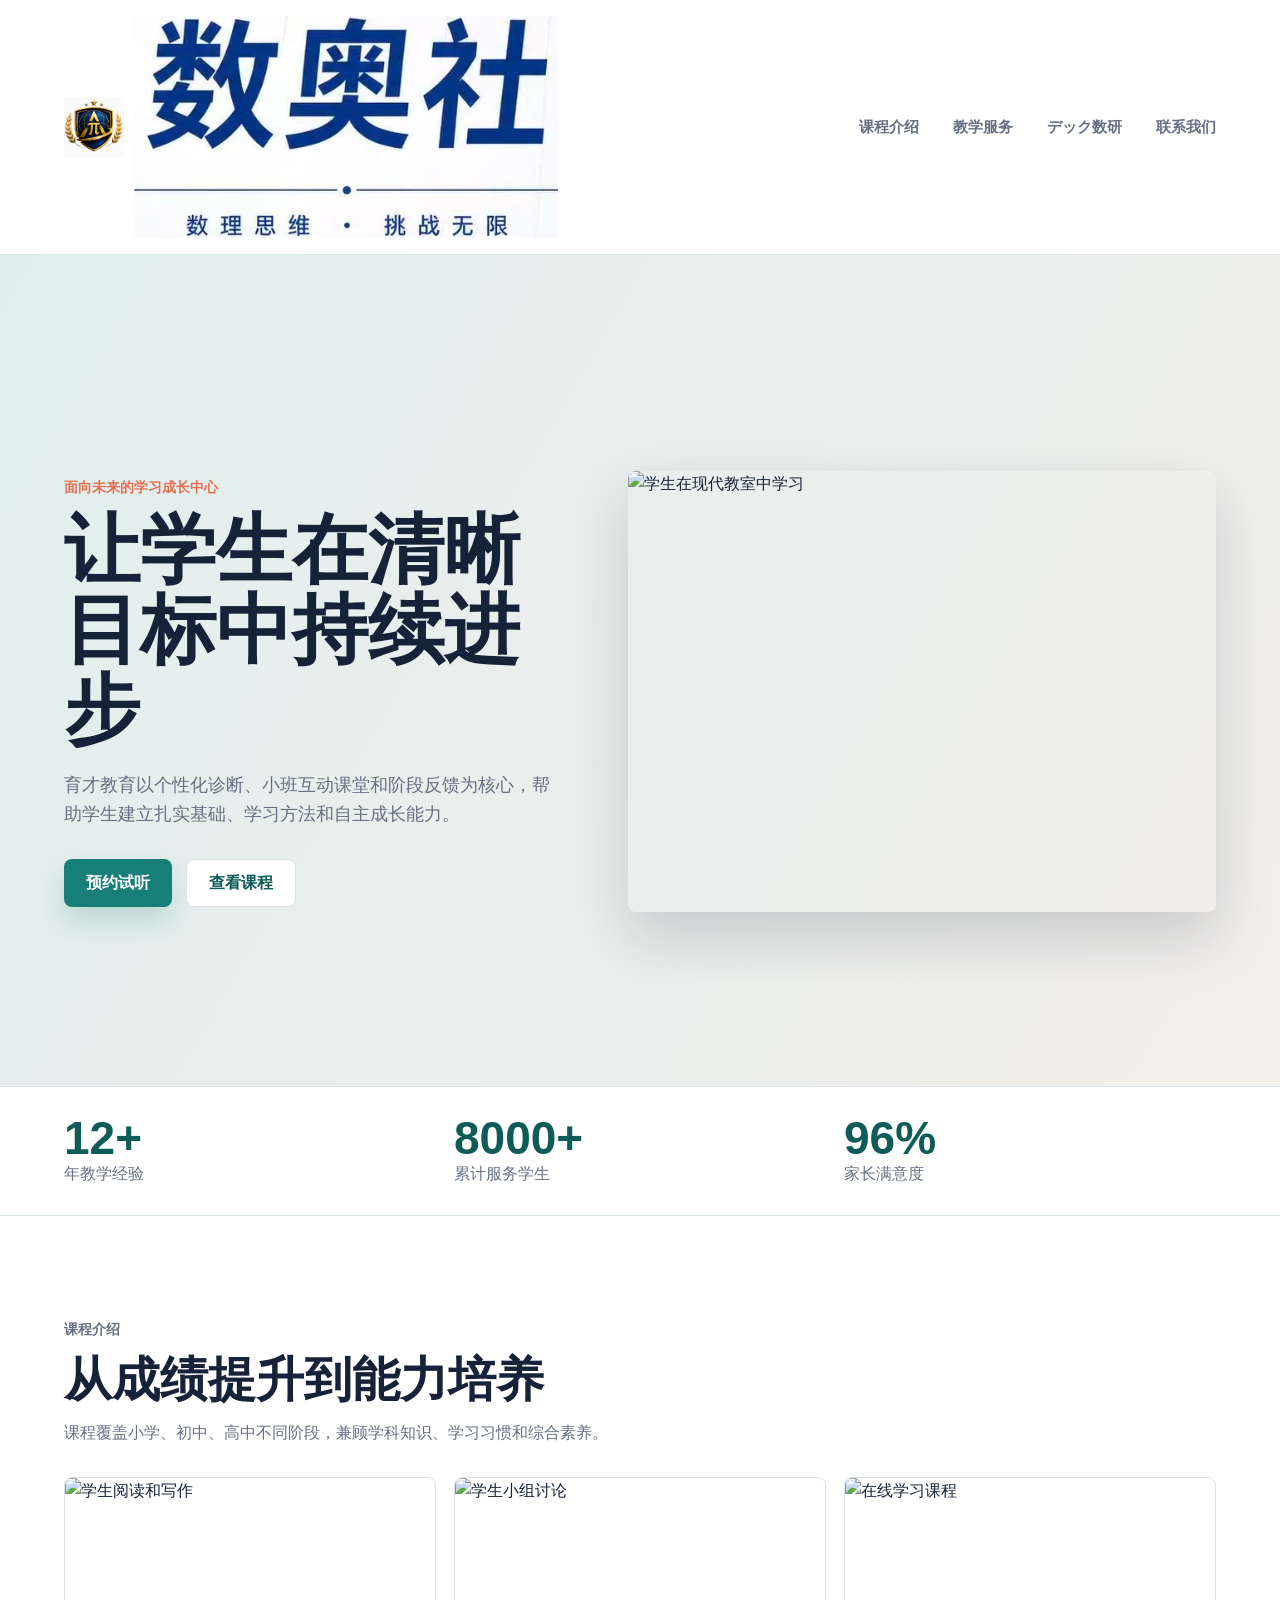
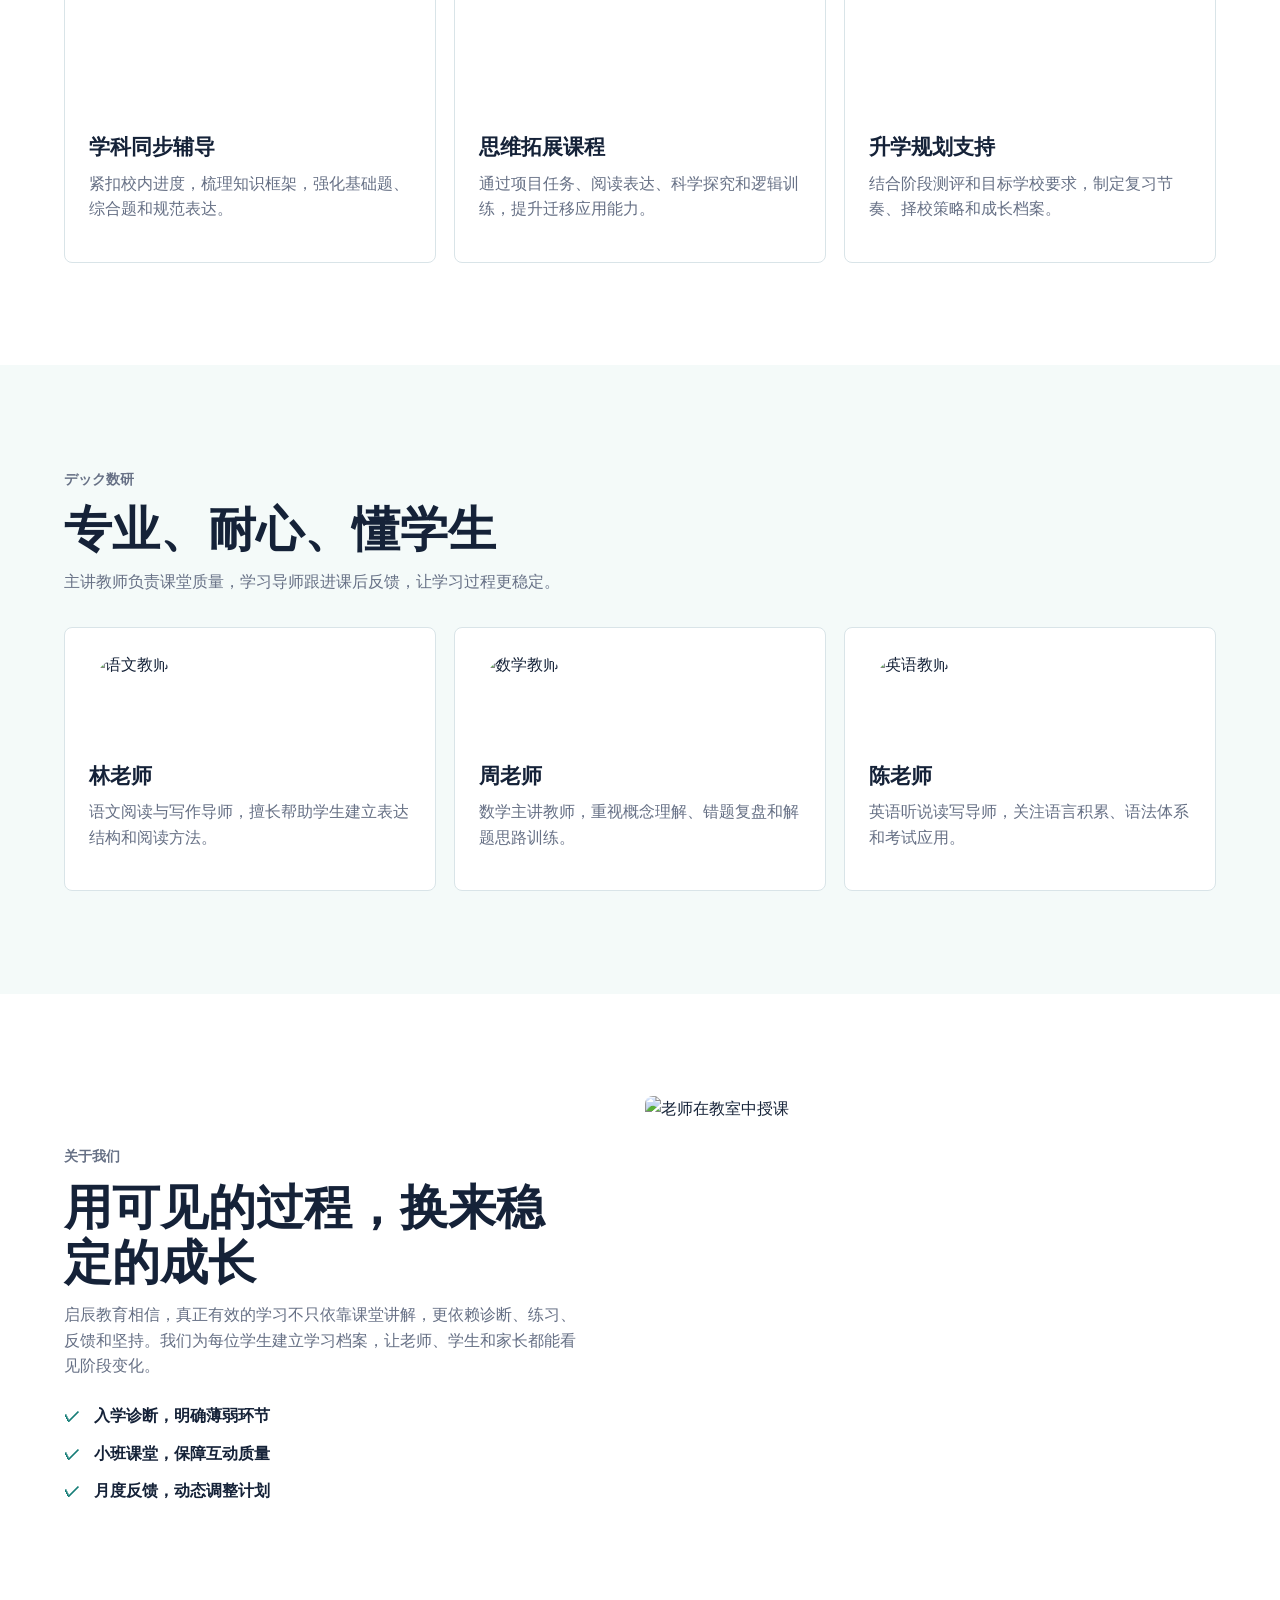
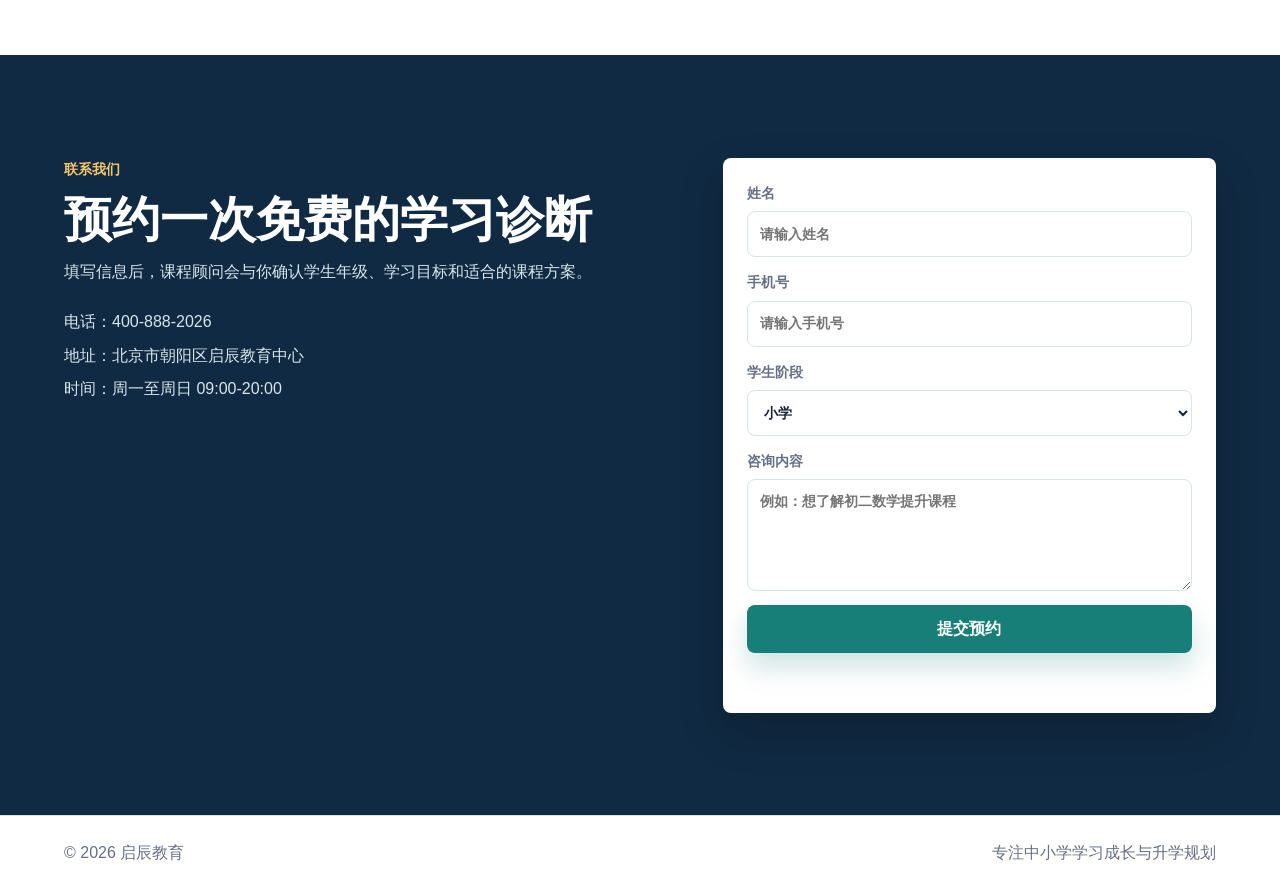
==== education-website/index.html @ 5f5147ae "Update index.html" ====
<!doctype html>
<html lang="zh-CN">
  <head>
    <meta charset="utf-8">
    <meta name="viewport" content="width=device-width, initial-scale=1">
    <title>育才教育 | 现代教育机构官方网站</title>
    <meta name="description" content="启辰教育提供中小学课程辅导、素养拓展、升学规划和个性化学习支持。">
    <link rel="stylesheet" href="styles.css">
  </head>
  <body>
    <header class="site-header">
      <a class="brand" href="#home" aria-label="启辰教育首页">
        <img src="photo/logo1.jpg" class="logo-img" alt="育才教育 Logo">
        <img src="photo/name.png" class="name-img" alt="奥数社 Logo">
      </a>

      <button class="menu-toggle" type="button" aria-label="打开导航菜单" aria-expanded="false">
        <span></span>
        <span></span>
        <span></span>
      </button>

      <nav class="nav" aria-label="主导航">
        <a href="#courses">课程介绍</a>
        <a href="#teachers">教学服务</a>
        <a href="#about">デック数研</a>
        <a href="#contact">联系我们</a>
      </nav>
    </header>

    <main id="home">
      <section class="hero">
        <div class="hero-content">
          <p class="eyebrow">面向未来的学习成长中心</p>
          <h1>让学生在清晰目标中持续进步</h1>
          <p class="hero-text">
            育才教育以个性化诊断、小班互动课堂和阶段反馈为核心，帮助学生建立扎实基础、学习方法和自主成长能力。
          </p>
          <div class="hero-actions">
            <a class="button primary" href="#contact">预约试听</a>
            <a class="button ghost" href="#courses">查看课程</a>
          </div>
        </div>
        <div class="hero-image">
          <img src="https://images.unsplash.com/photo-1509062522246-3755977927d7?auto=format&fit=crop&w=1200&q=80" alt="学生在现代教室中学习">
        </div>
      </section>

      <section class="metrics" aria-label="机构数据">
        <div>
          <strong>12+</strong>
          <span>年教学经验</span>
        </div>
        <div>
          <strong>8000+</strong>
          <span>累计服务学生</span>
        </div>
        <div>
          <strong>96%</strong>
          <span>家长满意度</span>
        </div>
      </section>

      <section id="courses" class="section">
        <div class="section-head">
          <p class="eyebrow">课程介绍</p>
          <h2>从成绩提升到能力培养</h2>
          <p>课程覆盖小学、初中、高中不同阶段，兼顾学科知识、学习习惯和综合素养。</p>
        </div>

        <div class="card-grid">
          <article class="course-card">
            <img src="https://images.unsplash.com/photo-1503676260728-1c00da094a0b?auto=format&fit=crop&w=700&q=80" alt="学生阅读和写作">
            <div>
              <h3>学科同步辅导</h3>
              <p>紧扣校内进度，梳理知识框架，强化基础题、综合题和规范表达。</p>
            </div>
          </article>
          <article class="course-card">
            <img src="https://images.unsplash.com/photo-1523240795612-9a054b0db644?auto=format&fit=crop&w=700&q=80" alt="学生小组讨论">
            <div>
              <h3>思维拓展课程</h3>
              <p>通过项目任务、阅读表达、科学探究和逻辑训练，提升迁移应用能力。</p>
            </div>
          </article>
          <article class="course-card">
            <img src="https://images.unsplash.com/photo-1516321318423-f06f85e504b3?auto=format&fit=crop&w=700&q=80" alt="在线学习课程">
            <div>
              <h3>升学规划支持</h3>
              <p>结合阶段测评和目标学校要求，制定复习节奏、择校策略和成长档案。</p>
            </div>
          </article>
        </div>
      </section>

      <section id="teachers" class="section alt">
        <div class="section-head">
          <p class="eyebrow">デック数研</p>
          <h2>专业、耐心、懂学生</h2>
          <p>主讲教师负责课堂质量，学习导师跟进课后反馈，让学习过程更稳定。</p>
        </div>

        <div class="teacher-grid">
          <article class="teacher-card">
            <img src="https://images.unsplash.com/photo-1494790108377-be9c29b29330?auto=format&fit=crop&w=500&q=80" alt="语文教师">
            <h3>林老师</h3>
            <p>语文阅读与写作导师，擅长帮助学生建立表达结构和阅读方法。</p>
          </article>
          <article class="teacher-card">
            <img src="https://images.unsplash.com/photo-1500648767791-00dcc994a43e?auto=format&fit=crop&w=500&q=80" alt="数学教师">
            <h3>周老师</h3>
            <p>数学主讲教师，重视概念理解、错题复盘和解题思路训练。</p>
          </article>
          <article class="teacher-card">
            <img src="https://images.unsplash.com/photo-1551836022-d5d88e9218df?auto=format&fit=crop&w=500&q=80" alt="英语教师">
            <h3>陈老师</h3>
            <p>英语听说读写导师，关注语言积累、语法体系和考试应用。</p>
          </article>
        </div>
      </section>

      <section id="about" class="about">
        <div>
          <p class="eyebrow">关于我们</p>
          <h2>用可见的过程，换来稳定的成长</h2>
          <p>
            启辰教育相信，真正有效的学习不只依靠课堂讲解，更依赖诊断、练习、反馈和坚持。我们为每位学生建立学习档案，让老师、学生和家长都能看见阶段变化。
          </p>
          <ul class="check-list">
            <li>入学诊断，明确薄弱环节</li>
            <li>小班课堂，保障互动质量</li>
            <li>月度反馈，动态调整计划</li>
          </ul>
        </div>
        <img src="https://images.unsplash.com/photo-1577896851231-70ef18881754?auto=format&fit=crop&w=900&q=80" alt="老师在教室中授课">
      </section>

      <section id="contact" class="contact">
        <div class="contact-copy">
          <p class="eyebrow">联系我们</p>
          <h2>预约一次免费的学习诊断</h2>
          <p>填写信息后，课程顾问会与你确认学生年级、学习目标和适合的课程方案。</p>
          <div class="contact-info">
            <span>电话：400-888-2026</span>
            <span>地址：北京市朝阳区启辰教育中心</span>
            <span>时间：周一至周日 09:00-20:00</span>
          </div>
        </div>

        <form class="contact-form">
          <label>
            姓名
            <input type="text" name="name" placeholder="请输入姓名" required>
          </label>
          <label>
            手机号
            <input type="tel" name="phone" placeholder="请输入手机号" required>
          </label>
          <label>
            学生阶段
            <select name="stage">
              <option>小学</option>
              <option>初中</option>
              <option>高中</option>
            </select>
          </label>
          <label>
            咨询内容
            <textarea name="message" rows="4" placeholder="例如：想了解初二数学提升课程"></textarea>
          </label>
          <button type="submit">提交预约</button>
          <p class="form-note" role="status"></p>
        </form>
      </section>
    </main>

    <footer class="footer">
      <span>© 2026 启辰教育</span>
      <span>专注中小学学习成长与升学规划</span>
    </footer>

    <script src="script.js"></script>
  </body>
</html>
---- education-website/styles.css ----
:root {
  --ink: #152238;
  --muted: #667085;
  --line: #d9e4e8;
  --paper: #ffffff;
  --soft: #f4faf9;
  --deep: #102a43;
  --teal: #177e78;
  --teal-dark: #0e5c57;
  --coral: #e76f51;
  --gold: #f2b84b;
}

* {
  box-sizing: border-box;
}

html {
  scroll-behavior: smooth;
}

body {
  margin: 0;
  color: var(--ink);
  background: var(--paper);
  font-family: "Microsoft YaHei", "PingFang SC", "Noto Sans SC", Arial, sans-serif;
  line-height: 1.6;
}

a {
  color: inherit;
  text-decoration: none;
}

img {
  display: block;
  max-width: 100%;
}

.site-header {
  position: sticky;
  top: 0;
  z-index: 20;
  display: flex;
  align-items: center;
  justify-content: space-between;
  gap: 24px;
  padding: 16px clamp(20px, 5vw, 72px);
  border-bottom: 1px solid rgba(217, 228, 232, 0.88);
  background: rgba(255, 255, 255, 0.94);
  backdrop-filter: blur(12px);
}

.brand {
  display: inline-flex;
  align-items: center;
  gap: 10px;
  font-size: 18px;
  font-weight: 900;
}
.logo-img{
    width:60px;
    height:60px;
    object-fit:contain;
  }
.brand-mark {
  display: grid;
  place-items: center;
  width: 36px;
  height: 36px;
  border-radius: 8px;
  color: #fff;
  background: var(--teal);
}

.nav {
  display: flex;
  align-items: center;
  gap: clamp(16px, 3vw, 34px);
  color: var(--muted);
  font-size: 15px;
  font-weight: 700;
}

.nav a:hover {
  color: var(--teal-dark);
}

.menu-toggle {
  display: none;
  width: 42px;
  height: 42px;
  border: 1px solid var(--line);
  border-radius: 8px;
  background: #fff;
}

.menu-toggle span {
  display: block;
  width: 19px;
  height: 2px;
  margin: 5px auto;
  background: var(--ink);
}

.hero {
  display: grid;
  grid-template-columns: minmax(0, 0.92fr) minmax(320px, 1.08fr);
  gap: clamp(30px, 5vw, 68px);
  align-items: center;
  min-height: calc(100vh - 69px);
  padding: clamp(42px, 7vw, 90px) clamp(20px, 5vw, 72px) 48px;
  background:
    linear-gradient(120deg, rgba(23, 126, 120, 0.09), rgba(231, 111, 81, 0.08)),
    var(--soft);
}

.eyebrow {
  margin: 0 0 12px;
  color: var(--coral);
  font-size: 14px;
  font-weight: 900;
}

h1,
h2,
h3,
p {
  margin-top: 0;
}

h1 {
  max-width: 680px;
  margin-bottom: 22px;
  font-size: clamp(42px, 7vw, 76px);
  line-height: 1.05;
}

h2 {
  margin-bottom: 12px;
  font-size: clamp(30px, 4.5vw, 48px);
  line-height: 1.15;
}

h3 {
  margin-bottom: 10px;
  font-size: 21px;
  line-height: 1.3;
}

.hero-text {
  max-width: 620px;
  margin-bottom: 30px;
  color: var(--muted);
  font-size: 18px;
}

.hero-actions {
  display: flex;
  flex-wrap: wrap;
  gap: 14px;
}

.button,
.contact-form button {
  display: inline-flex;
  align-items: center;
  justify-content: center;
  min-height: 48px;
  border: 0;
  border-radius: 8px;
  padding: 0 22px;
  font: inherit;
  font-weight: 900;
  cursor: pointer;
}

.primary,
.contact-form button {
  color: #fff;
  background: var(--teal);
  box-shadow: 0 14px 28px rgba(23, 126, 120, 0.22);
}

.ghost {
  color: var(--teal-dark);
  background: #fff;
  border: 1px solid var(--line);
}

.hero-image img {
  width: 100%;
  aspect-ratio: 4 / 3;
  object-fit: cover;
  border-radius: 8px;
  box-shadow: 0 26px 60px rgba(21, 34, 56, 0.18);
}

.metrics {
  display: grid;
  grid-template-columns: repeat(3, 1fr);
  gap: 18px;
  padding: 28px clamp(20px, 5vw, 72px);
  border-top: 1px solid var(--line);
  border-bottom: 1px solid var(--line);
}

.metrics strong {
  display: block;
  color: var(--teal-dark);
  font-size: clamp(30px, 5vw, 46px);
  line-height: 1;
}

.metrics span {
  color: var(--muted);
}

.section,
.about,
.contact {
  padding: clamp(58px, 8vw, 104px) clamp(20px, 5vw, 72px);
}

.section-head {
  max-width: 780px;
  margin-bottom: 32px;
}

.section-head p,
.course-card p,
.teacher-card p,
.about p,
.contact p,
.contact-info {
  color: var(--muted);
}

.alt {
  background: var(--soft);
}

.card-grid {
  display: grid;
  grid-template-columns: repeat(3, minmax(0, 1fr));
  gap: 18px;
}

.course-card,
.teacher-card {
  overflow: hidden;
  border: 1px solid var(--line);
  border-radius: 8px;
  background: #fff;
}

.course-card img {
  width: 100%;
  aspect-ratio: 16 / 10;
  object-fit: cover;
}

.course-card div,
.teacher-card {
  padding: 24px;
}

.teacher-grid {
  display: grid;
  grid-template-columns: repeat(3, minmax(0, 1fr));
  gap: 18px;
}

.teacher-card img {
  width: 92px;
  height: 92px;
  margin-bottom: 18px;
  border-radius: 50%;
  object-fit: cover;
}

.about {
  display: grid;
  grid-template-columns: minmax(0, 0.95fr) minmax(320px, 1.05fr);
  gap: clamp(28px, 5vw, 64px);
  align-items: center;
}

.about img {
  width: 100%;
  aspect-ratio: 5 / 4;
  border-radius: 8px;
  object-fit: cover;
}

.check-list {
  display: grid;
  gap: 12px;
  margin: 24px 0 0;
  padding: 0;
  list-style: none;
}

.check-list li {
  position: relative;
  padding-left: 30px;
  font-weight: 800;
}

.check-list li::before {
  position: absolute;
  left: 0;
  color: var(--teal);
  content: "✓";
}

.contact {
  display: grid;
  grid-template-columns: minmax(0, 0.95fr) minmax(320px, 0.78fr);
  gap: clamp(26px, 5vw, 58px);
  background: var(--deep);
  color: #fff;
}

.contact .eyebrow {
  color: #f7c66b;
}

.contact p,
.contact-info {
  color: #d8e6ec;
}

.contact-info {
  display: grid;
  gap: 8px;
  margin-top: 24px;
}

.contact-form {
  display: grid;
  gap: 14px;
  padding: 24px;
  border-radius: 8px;
  color: var(--ink);
  background: #fff;
  box-shadow: 0 18px 45px rgba(0, 0, 0, 0.2);
}

.contact-form label {
  display: grid;
  gap: 7px;
  color: var(--muted);
  font-size: 14px;
  font-weight: 800;
}

.contact-form input,
.contact-form select,
.contact-form textarea {
  width: 100%;
  min-height: 46px;
  border: 1px solid var(--line);
  border-radius: 8px;
  padding: 10px 12px;
  color: var(--ink);
  background: #fff;
  font: inherit;
}

.contact-form textarea {
  resize: vertical;
}

.form-note {
  min-height: 22px;
  margin: 0;
  color: var(--teal-dark);
  font-weight: 800;
}

.footer {
  display: flex;
  justify-content: space-between;
  gap: 16px;
  padding: 24px clamp(20px, 5vw, 72px);
  color: var(--muted);
  border-top: 1px solid var(--line);
}

@media (max-width: 900px) {
  .menu-toggle {
    display: block;
  }

  .nav {
    position: absolute;
    top: 69px;
    right: 20px;
    left: 20px;
    display: none;
    flex-direction: column;
    align-items: stretch;
    gap: 0;
    padding: 12px;
    border: 1px solid var(--line);
    border-radius: 8px;
    background: #fff;
    box-shadow: 0 18px 40px rgba(21, 34, 56, 0.14);
  }

  .nav.is-open {
    display: flex;
  }

  .nav a {
    padding: 12px;
  }

  .hero,
  .about,
  .contact {
    grid-template-columns: 1fr;
  }

  .hero {
    min-height: auto;
  }

  .card-grid,
  .teacher-grid {
    grid-template-columns: 1fr;
  }
}

@media (max-width: 560px) {
  .site-header {
    padding-inline: 16px;
  }

  h1 {
    font-size: 39px;
  }

  .metrics {
    grid-template-columns: 1fr;
  }

  .footer {
    flex-direction: column;
  }

  .button,
  .contact-form button {
    width: 100%;
  }
}
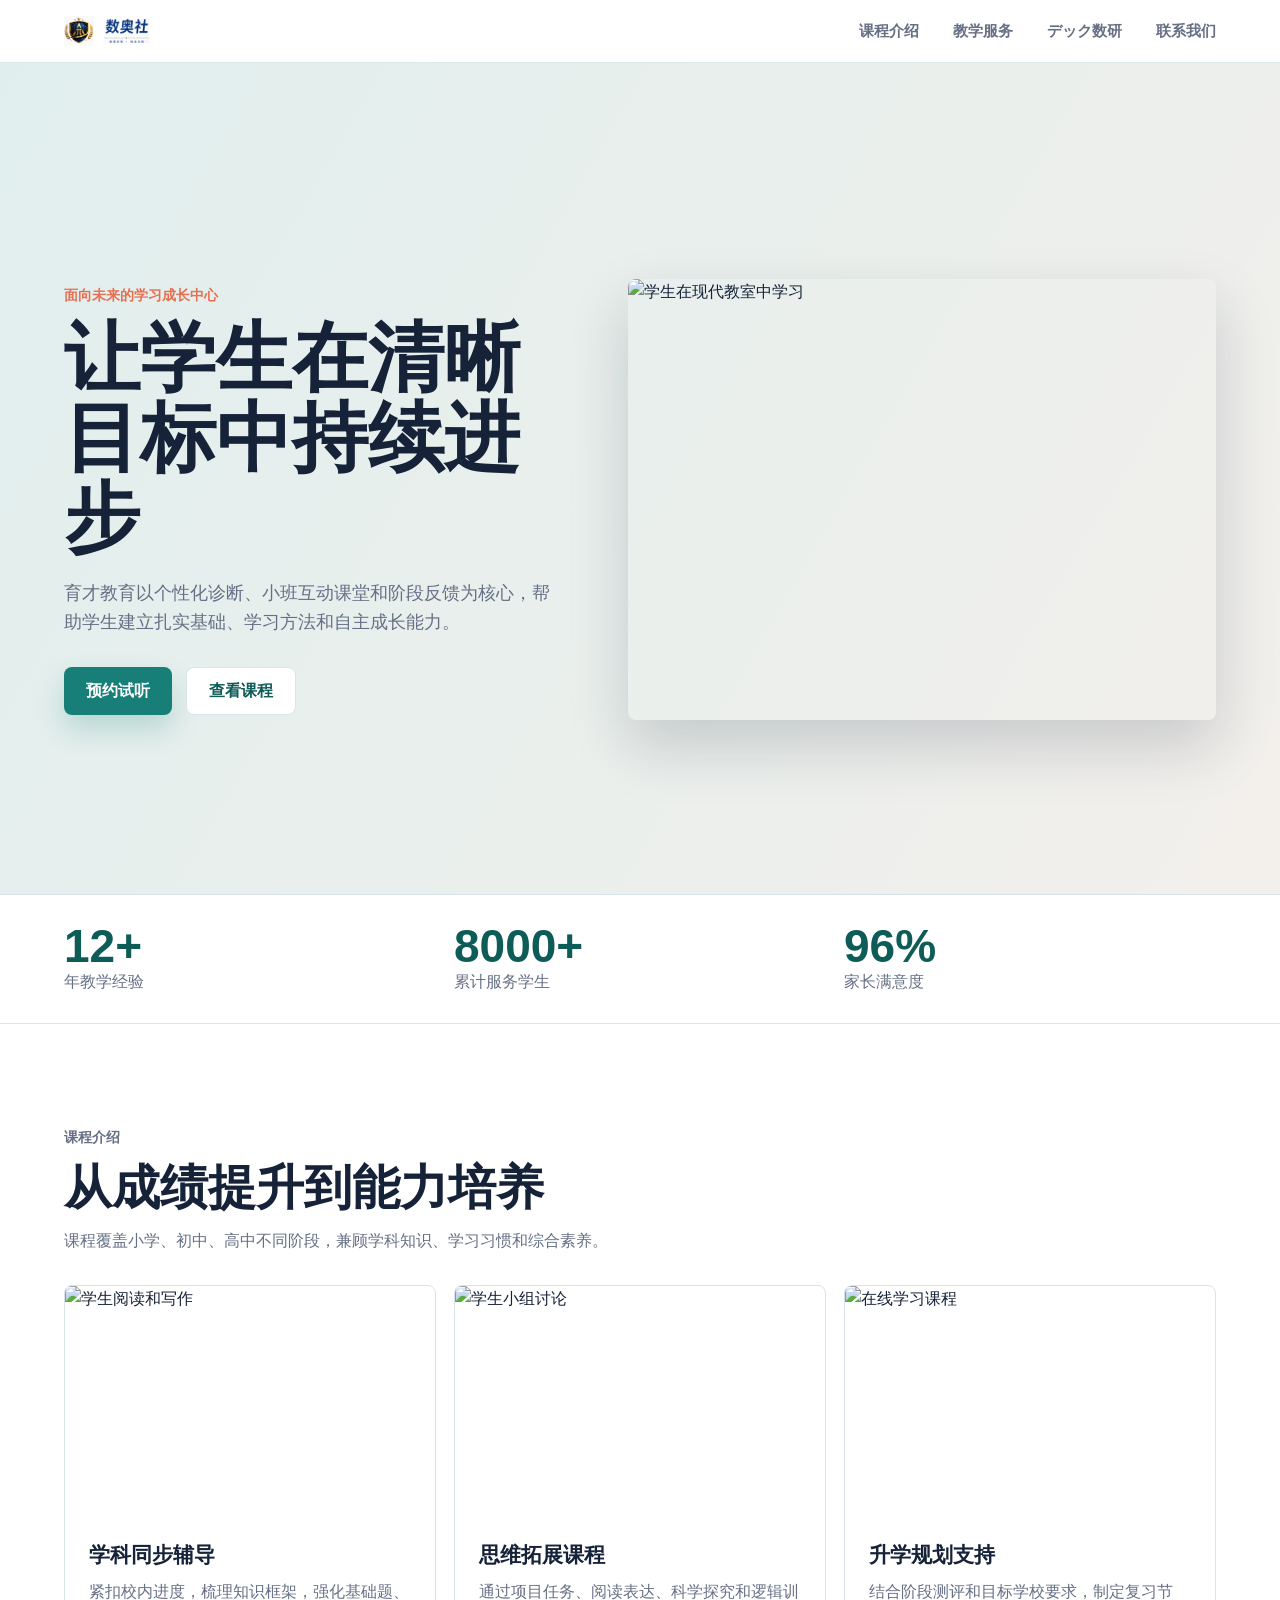
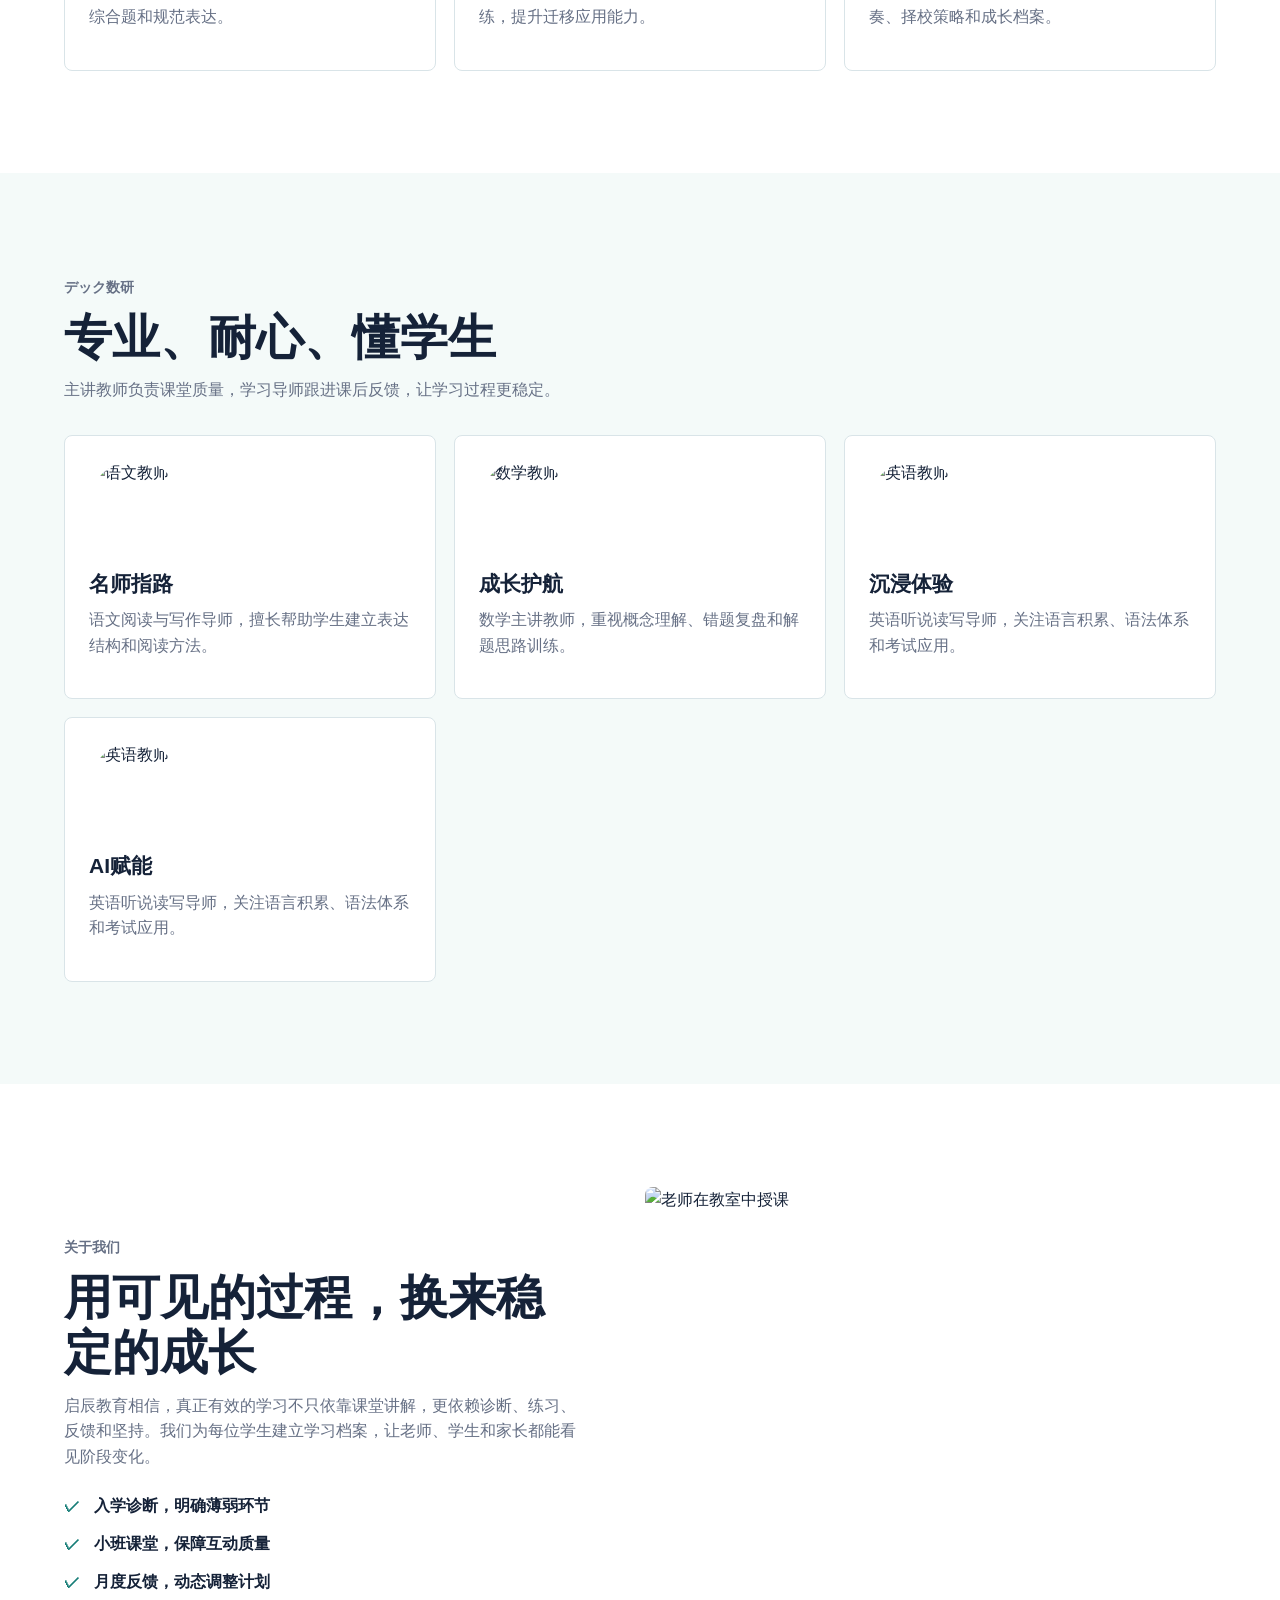
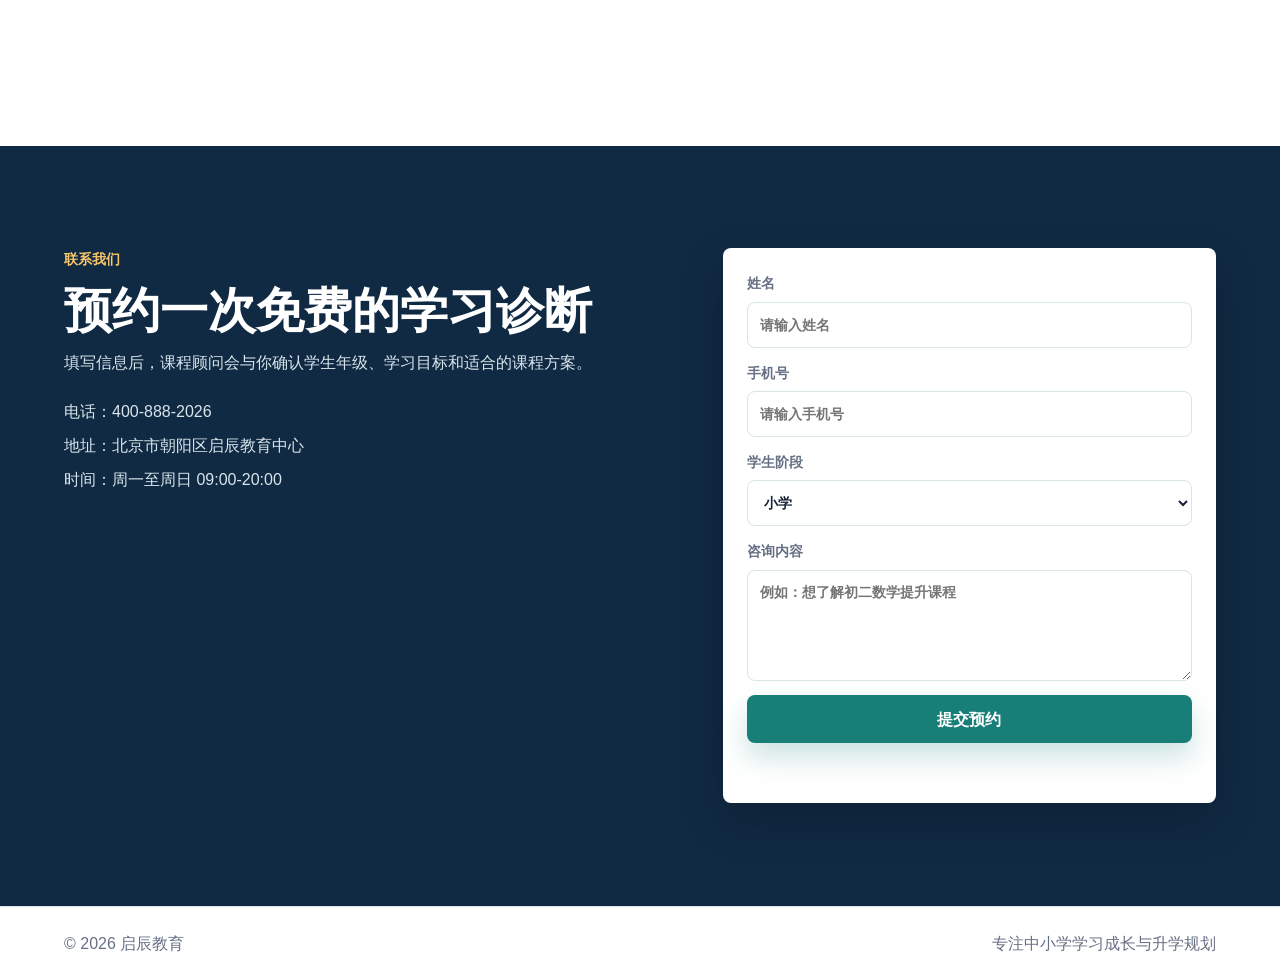
==== commit 854efa28: "Update index.html" ====
--- a/education-website/index.html
+++ b/education-website/index.html
@@ -103,17 +103,22 @@
         <div class="teacher-grid">
           <article class="teacher-card">
             <img src="https://images.unsplash.com/photo-1494790108377-be9c29b29330?auto=format&fit=crop&w=500&q=80" alt="语文教师">
-            <h3>林老师</h3>
+            <h3>名师指路</h3>
             <p>语文阅读与写作导师，擅长帮助学生建立表达结构和阅读方法。</p>
           </article>
           <article class="teacher-card">
             <img src="https://images.unsplash.com/photo-1500648767791-00dcc994a43e?auto=format&fit=crop&w=500&q=80" alt="数学教师">
-            <h3>周老师</h3>
+            <h3>成长护航</h3>
             <p>数学主讲教师，重视概念理解、错题复盘和解题思路训练。</p>
           </article>
           <article class="teacher-card">
             <img src="https://images.unsplash.com/photo-1551836022-d5d88e9218df?auto=format&fit=crop&w=500&q=80" alt="英语教师">
-            <h3>陈老师</h3>
+            <h3>沉浸体验</h3>
+            <p>英语听说读写导师，关注语言积累、语法体系和考试应用。</p>
+          </article>
+          <article class="teacher-card">
+            <img src="https://images.unsplash.com/photo-1551836022-d5d88e9218df?auto=format&fit=crop&w=500&q=80" alt="英语教师">
+            <h3>AI赋能</h3>
             <p>英语听说读写导师，关注语言积累、语法体系和考试应用。</p>
           </article>
         </div>
--- a/education-website/styles.css
+++ b/education-website/styles.css
@@ -59,8 +59,13 @@
   font-weight: 900;
 }
 .logo-img{
-    width:60px;
-    height:60px;
+    width:30px;
+    height:30px;
+    object-fit:contain;
+  }
+.name-img{
+    width:45px;
+    height:30px;
     object-fit:contain;
   }
 .brand-mark {
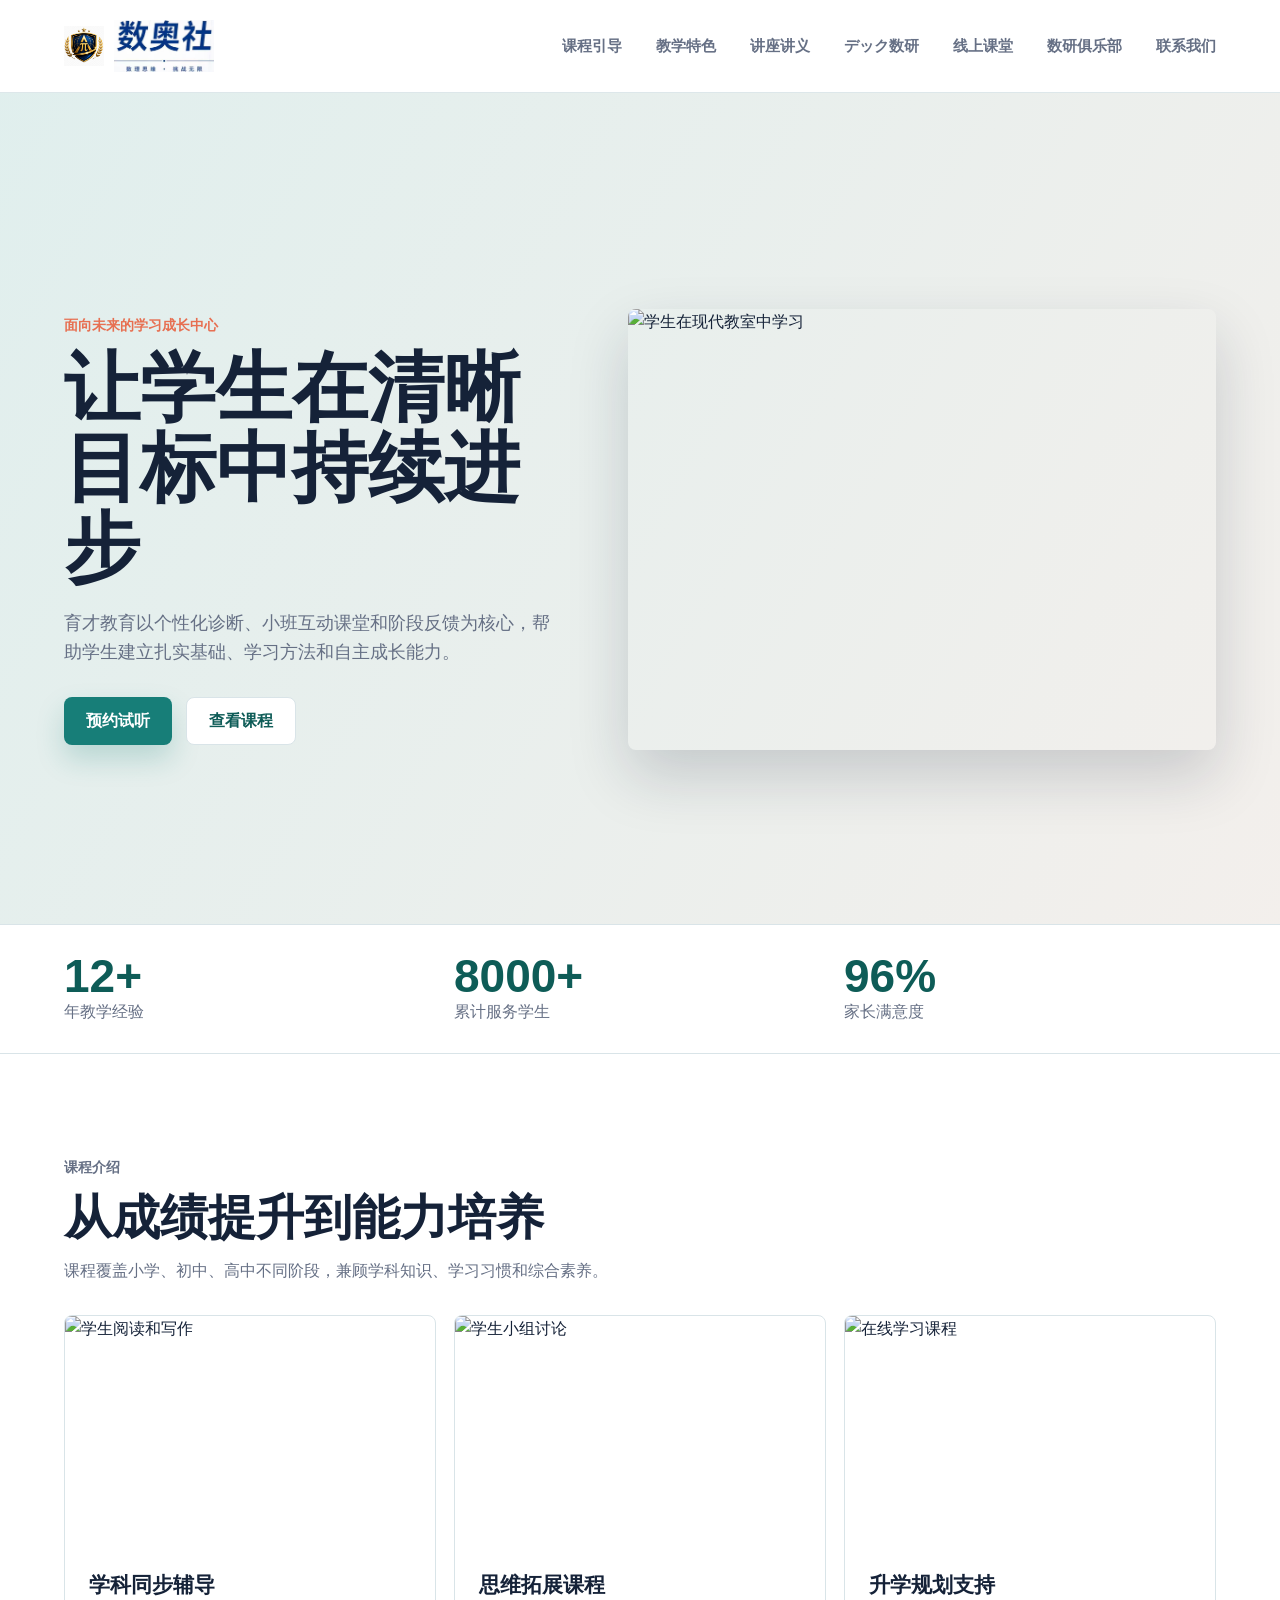
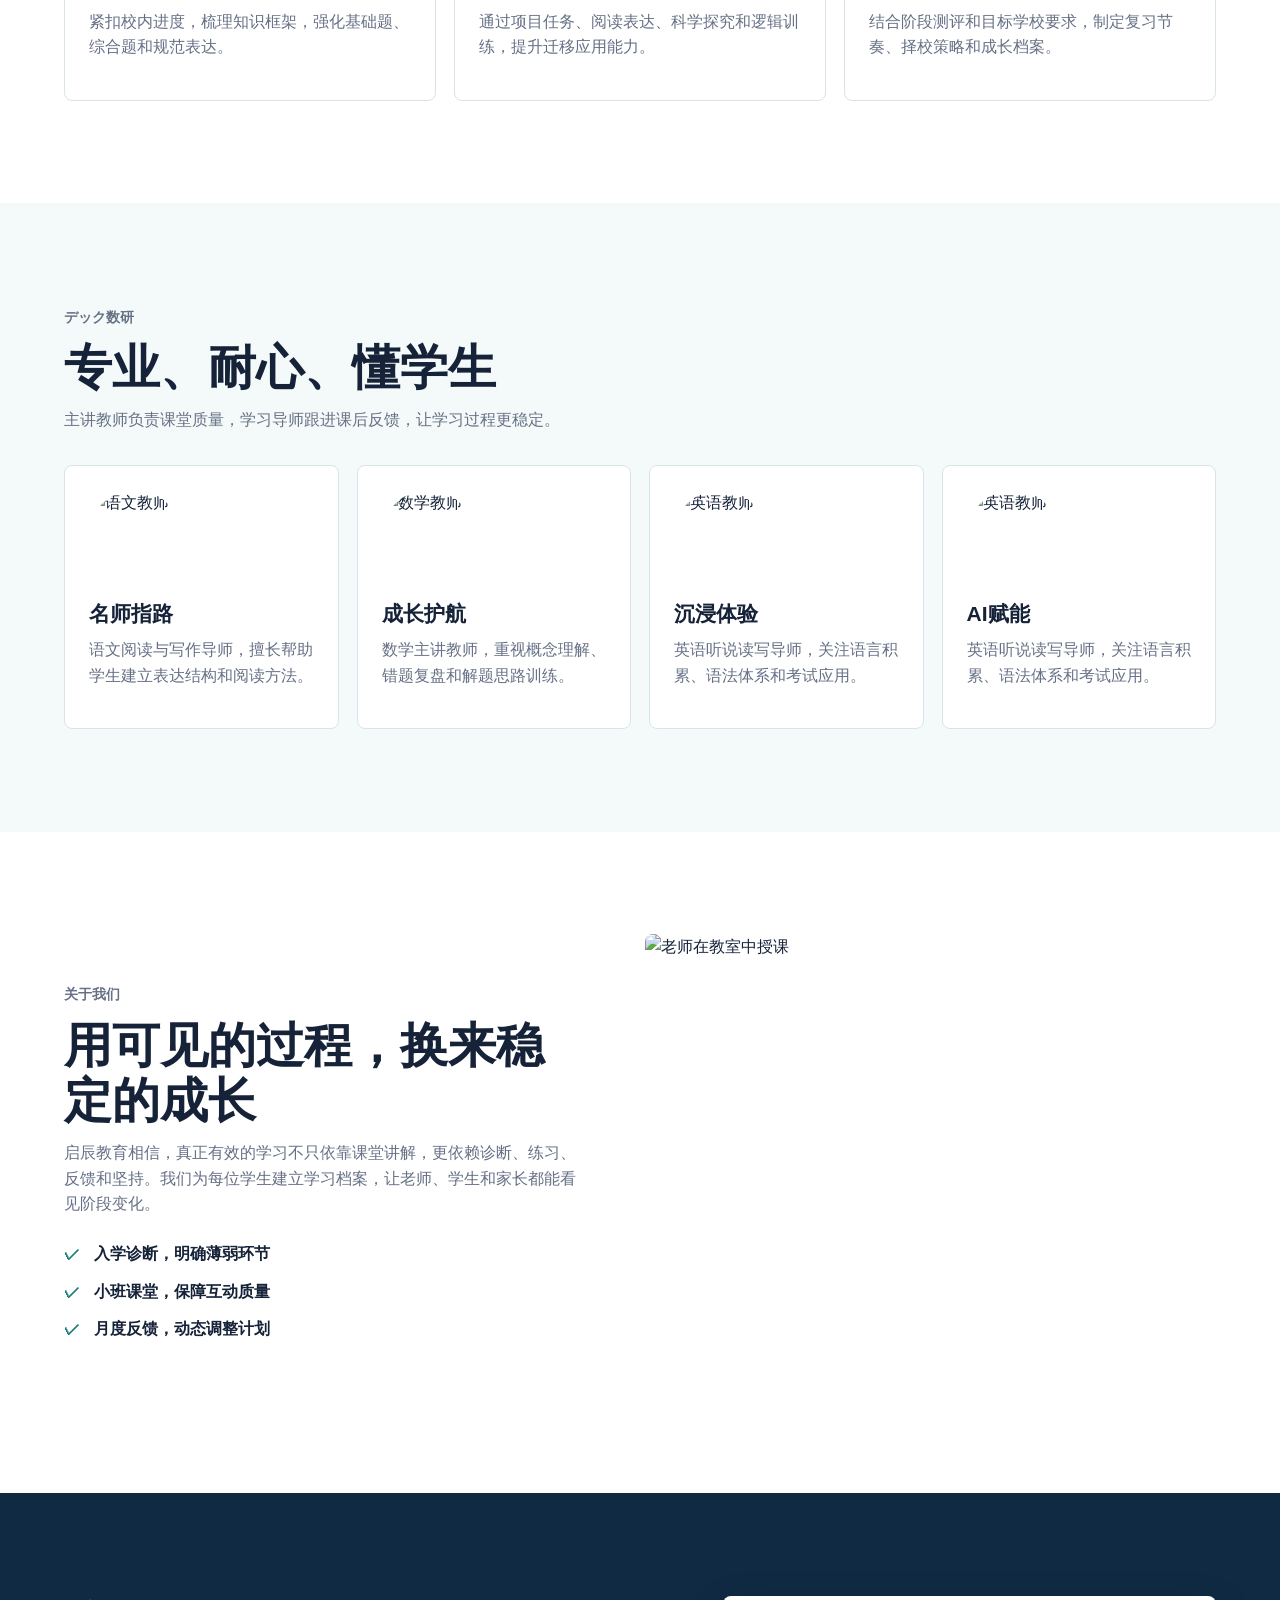
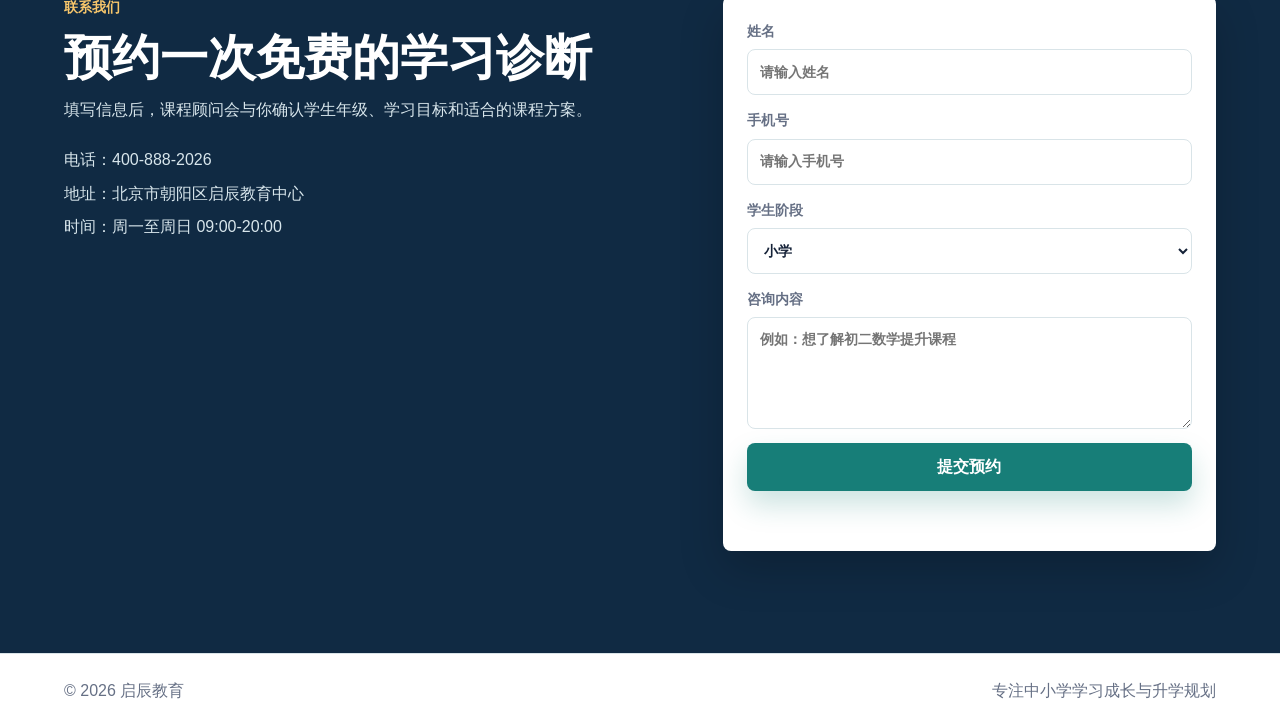
==== commit a9847262: "Update index.html" ====
--- a/education-website/index.html
+++ b/education-website/index.html
@@ -21,9 +21,12 @@
       </button>
 
       <nav class="nav" aria-label="主导航">
-        <a href="#courses">课程介绍</a>
-        <a href="#teachers">教学服务</a>
+        <a href="#courses">课程引导</a>
+        <a href="#teachers">教学特色</a>
+        <a href="#lecture">讲座讲义</a>
         <a href="#about">デック数研</a>
+        <a href="#online">线上课堂</a>
+        <a href="#club">数研俱乐部</a>
         <a href="#contact">联系我们</a>
       </nav>
     </header>
--- a/education-website/styles.css
+++ b/education-website/styles.css
@@ -59,13 +59,13 @@
   font-weight: 900;
 }
 .logo-img{
-    width:30px;
-    height:30px;
+    width:40px;
+    height:40px;
     object-fit:contain;
   }
 .name-img{
-    width:45px;
-    height:30px;
+    width:100px;
+    height:60px;
     object-fit:contain;
   }
 .brand-mark {
@@ -272,7 +272,7 @@
 
 .teacher-grid {
   display: grid;
-  grid-template-columns: repeat(3, minmax(0, 1fr));
+  grid-template-columns: repeat(4, minmax(0, 1fr));
   gap: 18px;
 }
 
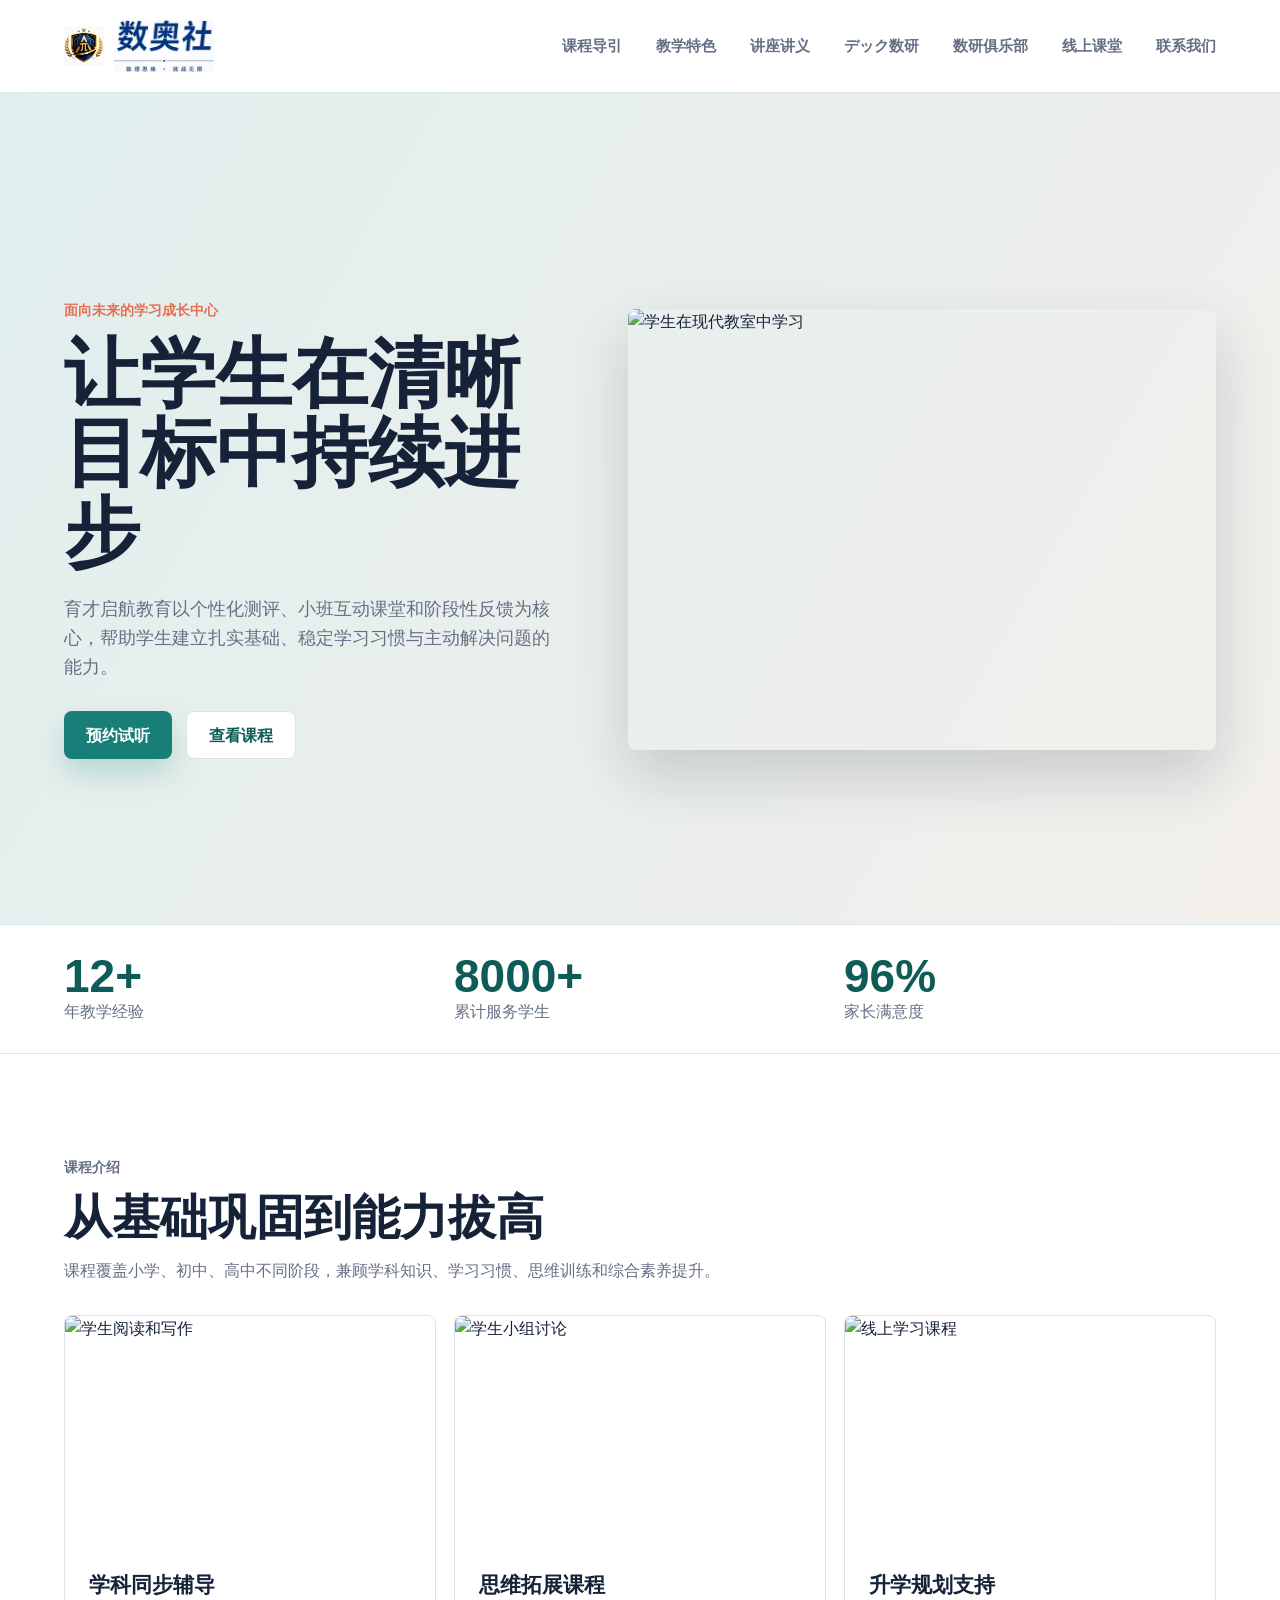
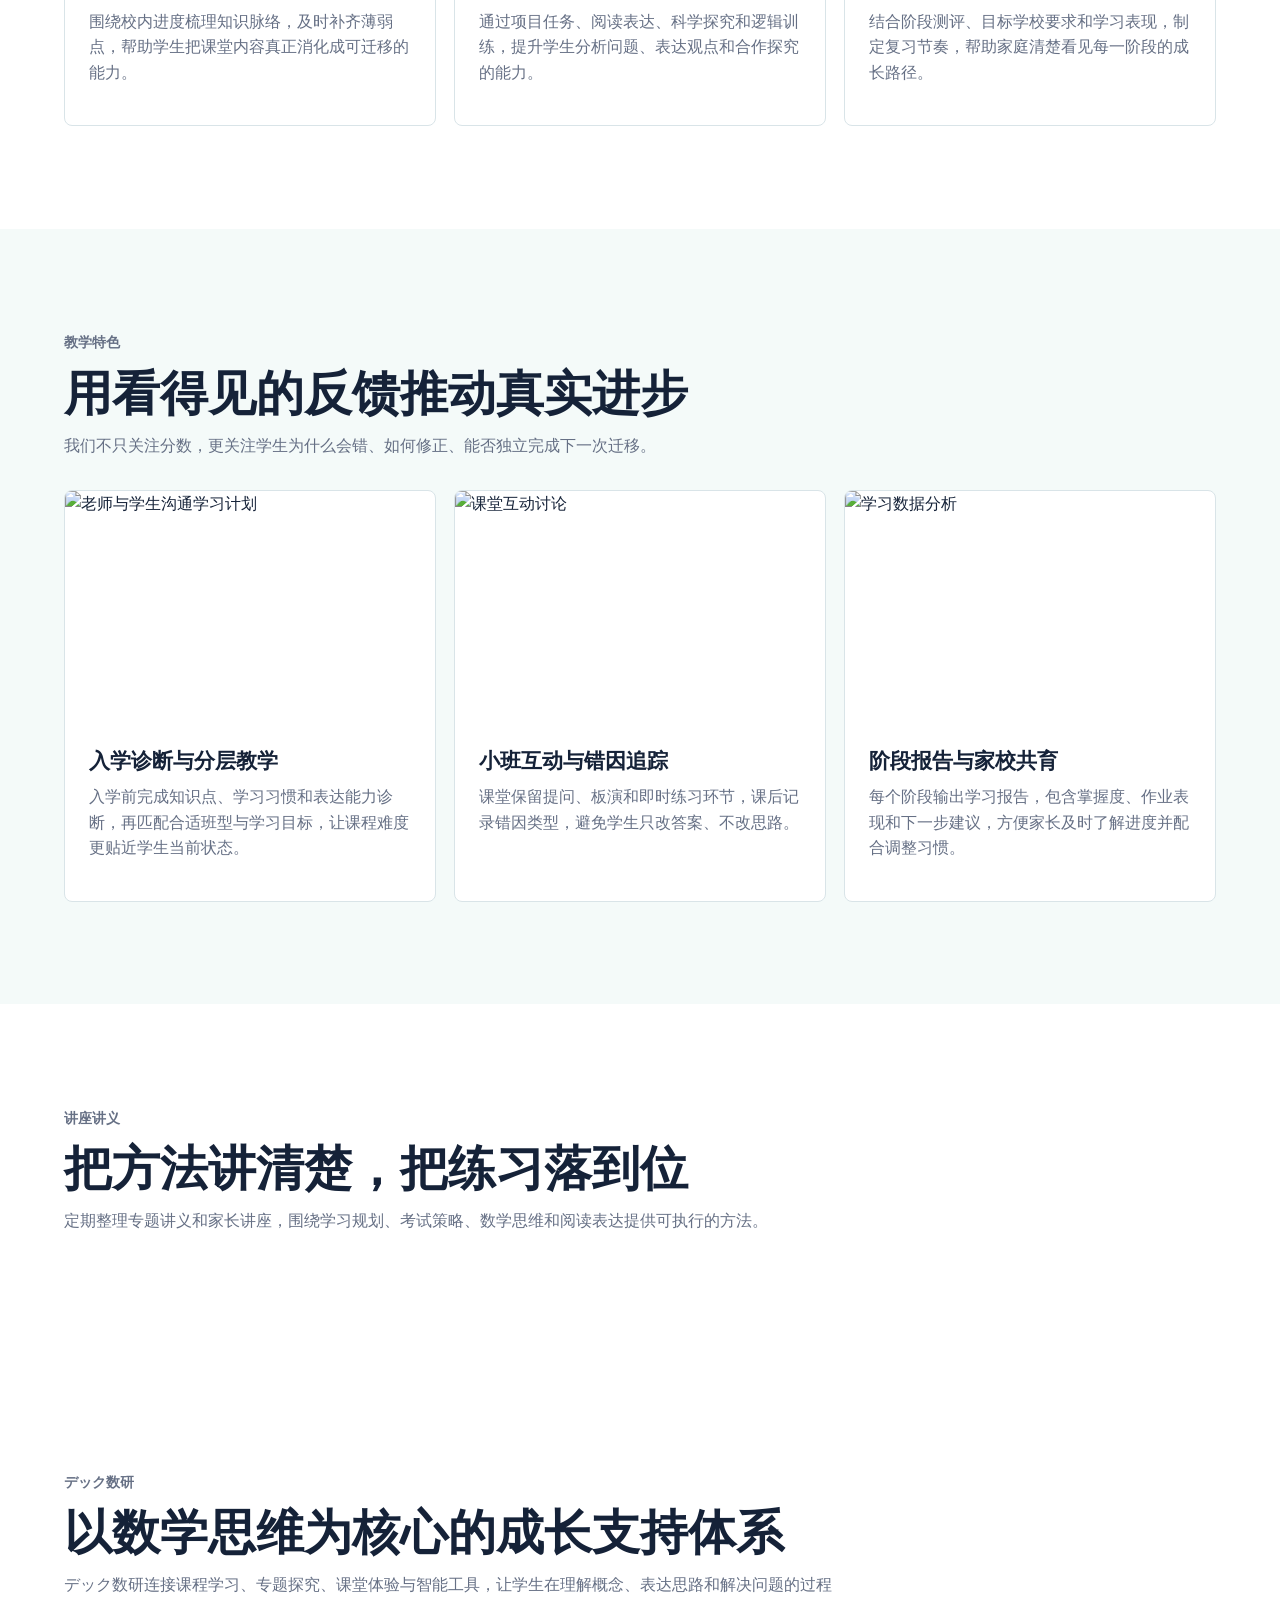
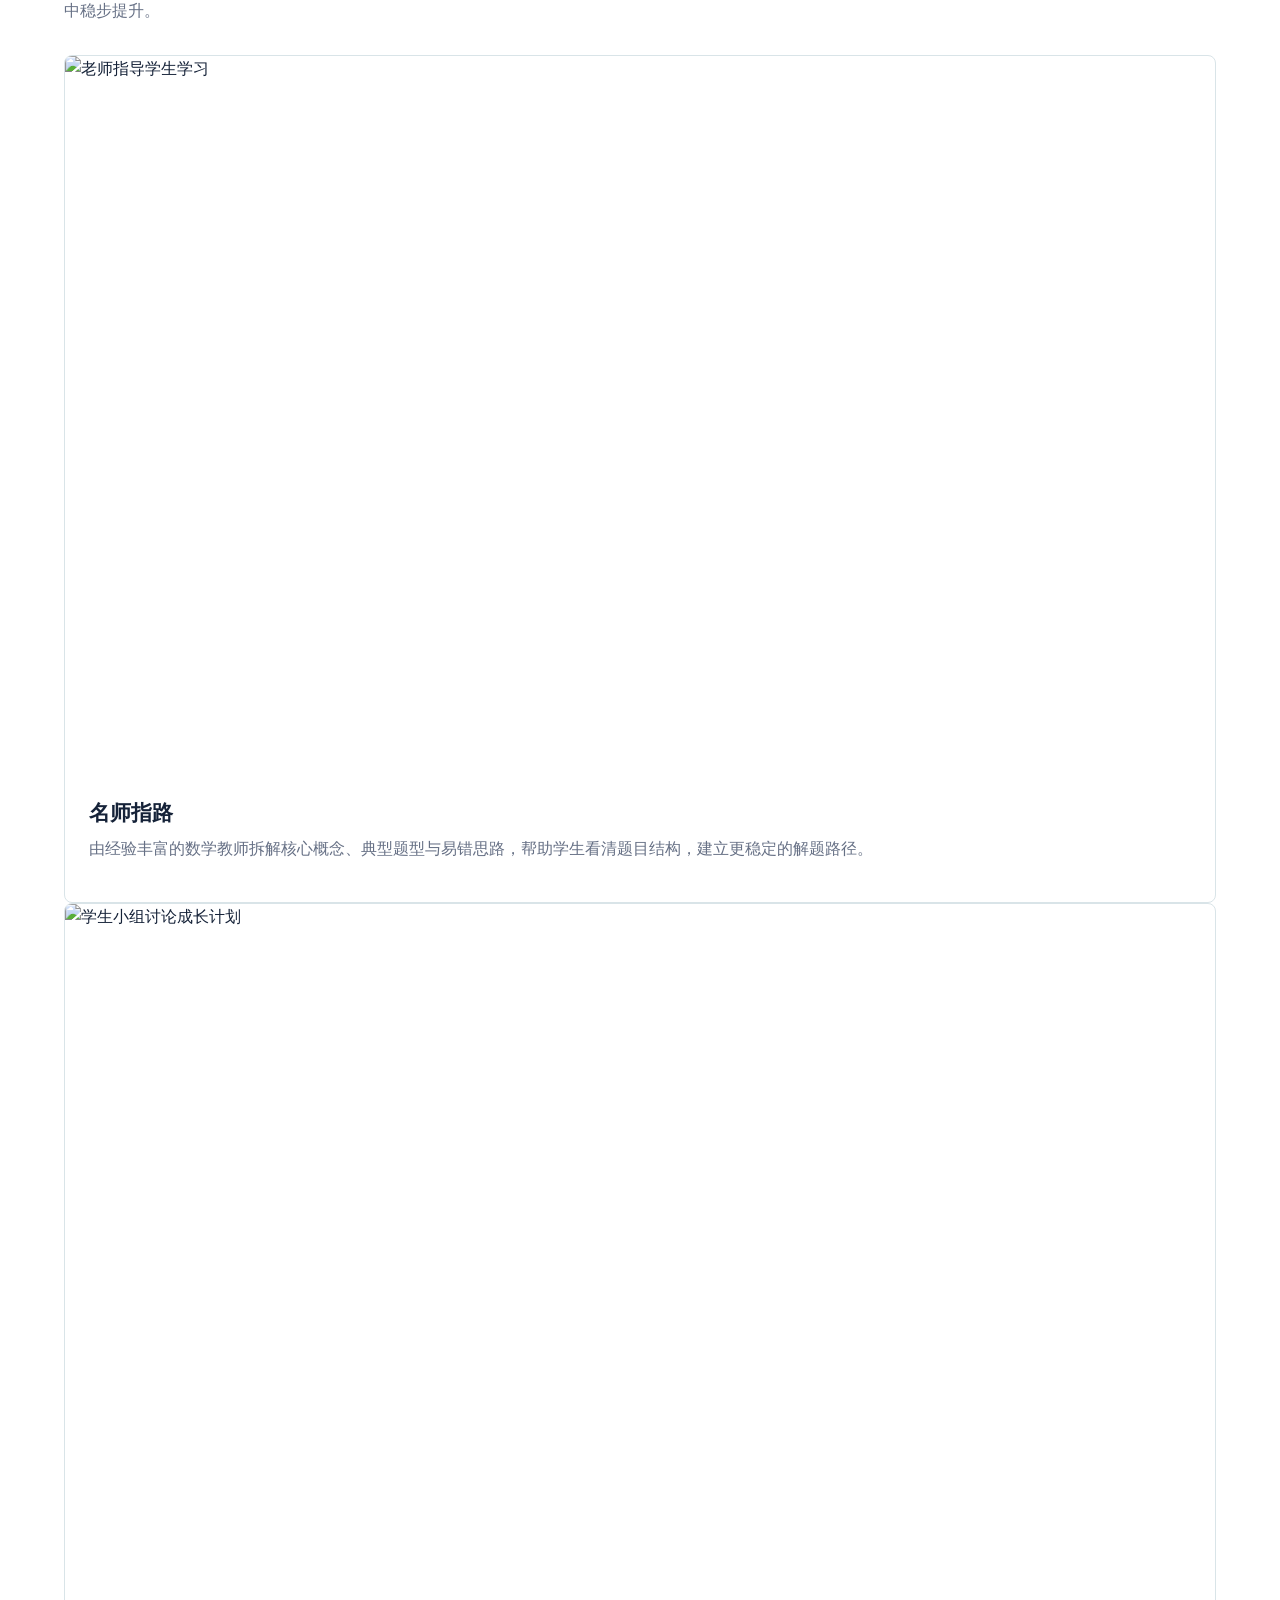
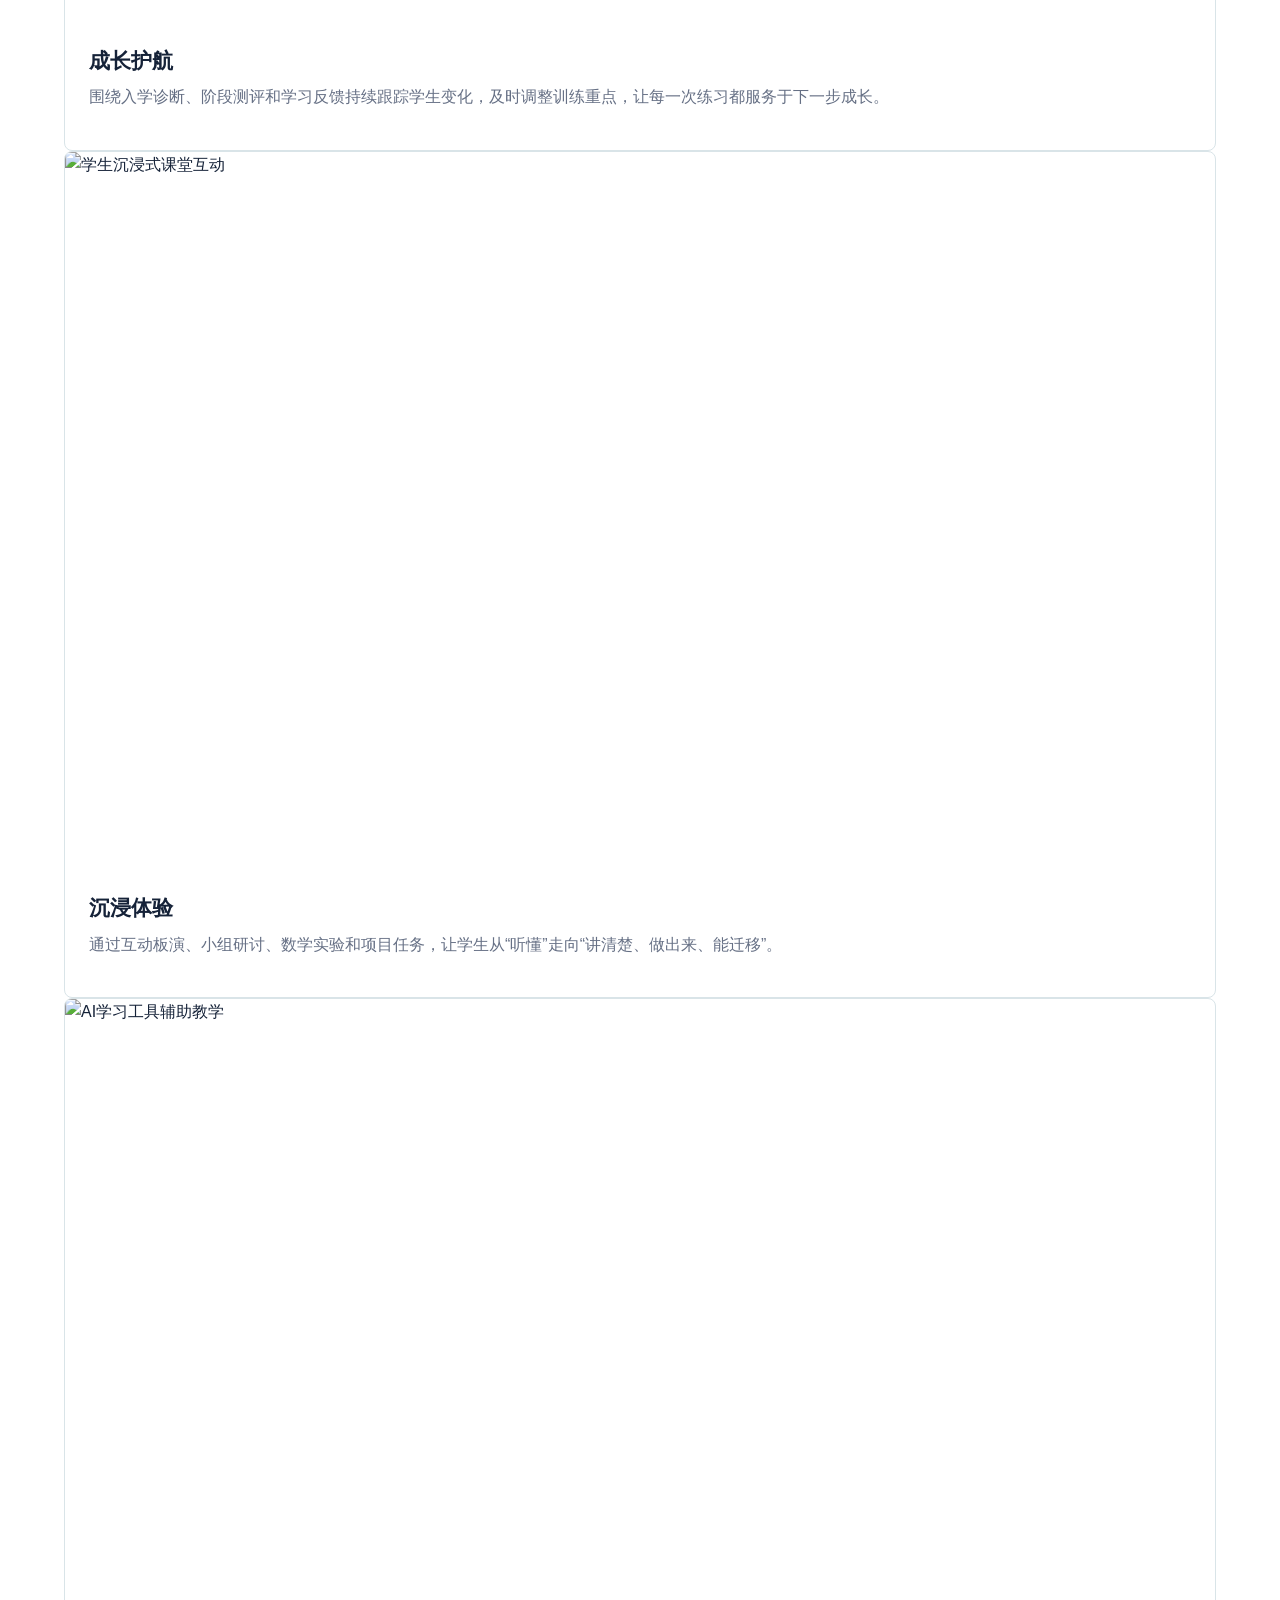
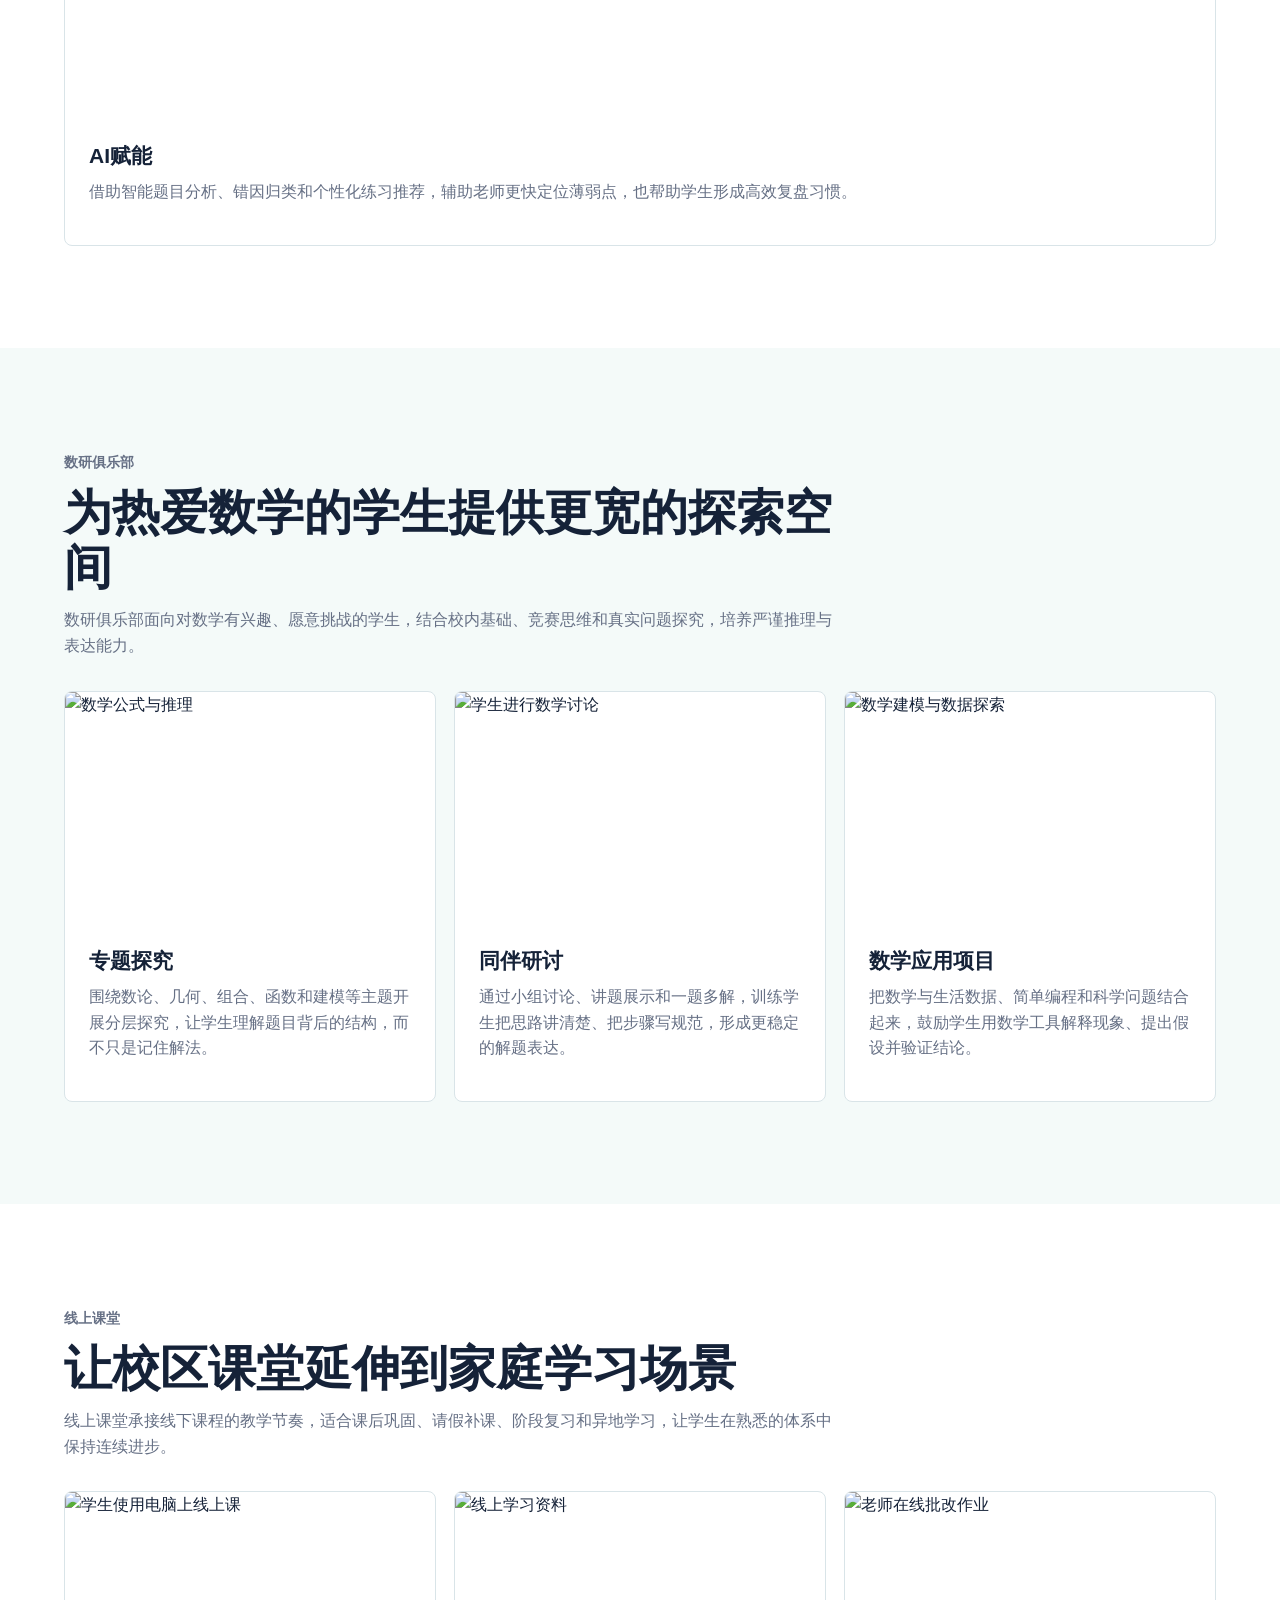
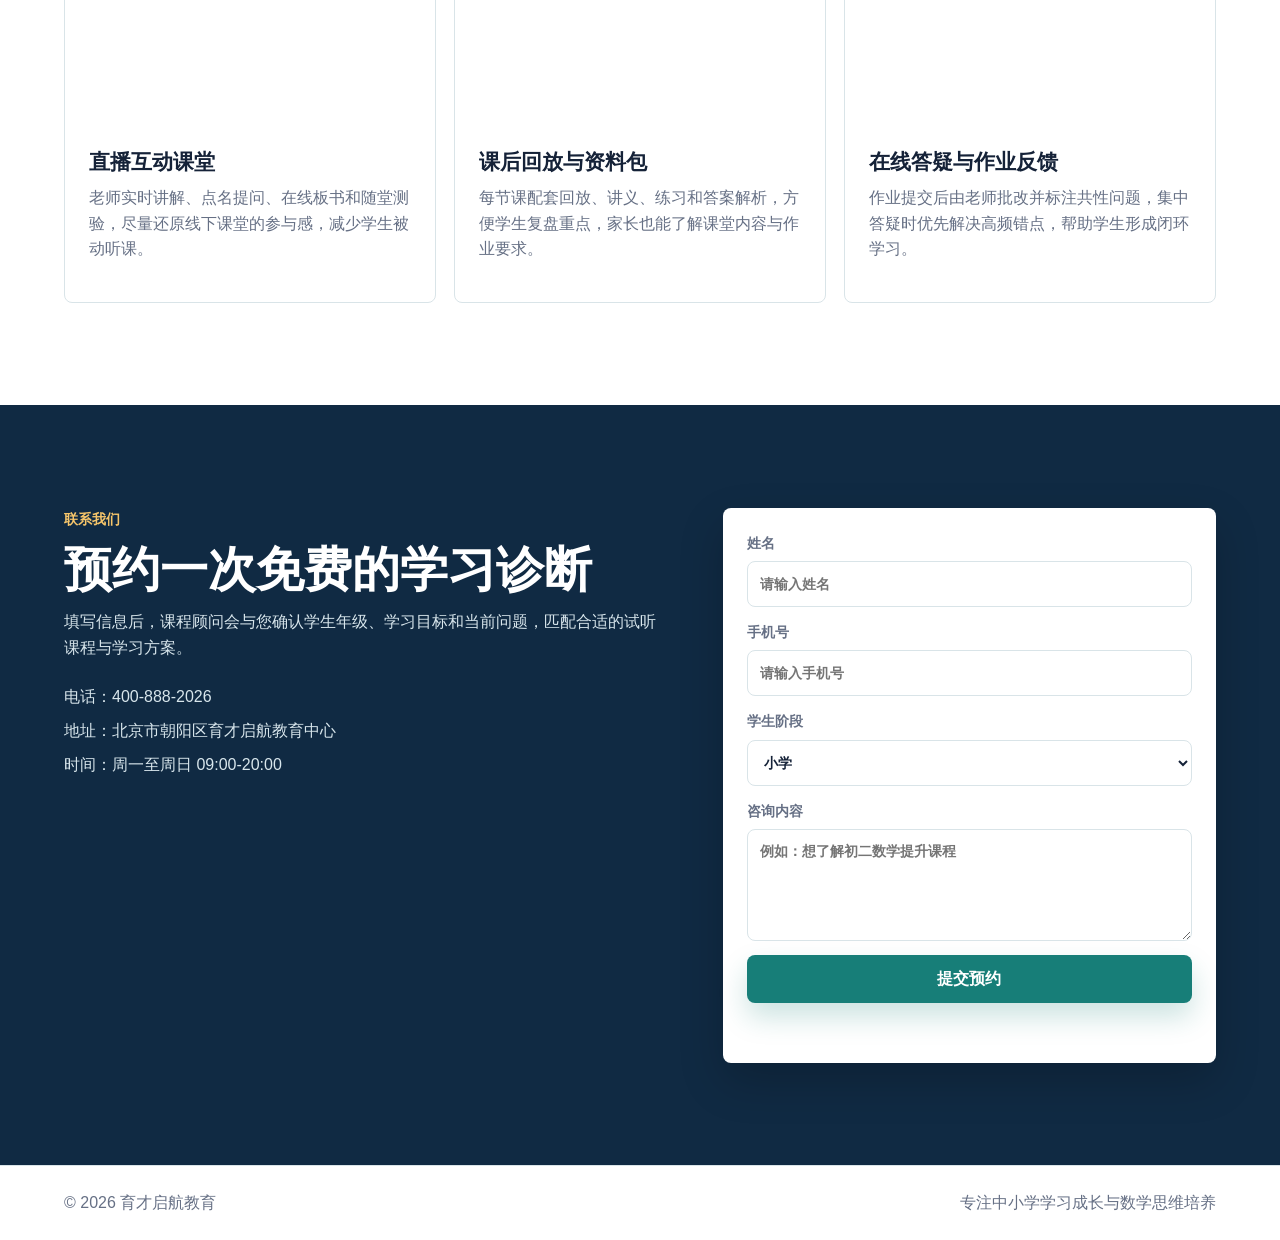
==== commit d0a13e52: "Update index.html" ====
--- a/education-website/index.html
+++ b/education-website/index.html
@@ -3,14 +3,14 @@
   <head>
     <meta charset="utf-8">
     <meta name="viewport" content="width=device-width, initial-scale=1">
-    <title>育才教育 | 现代教育机构官方网站</title>
-    <meta name="description" content="启辰教育提供中小学课程辅导、素养拓展、升学规划和个性化学习支持。">
+    <title>育才启航教育 | 现代化中小学成长中心</title>
+    <meta name="description" content="育才启航教育提供中小学课程辅导、素养拓展、线上课堂与数研俱乐部，帮助学生建立扎实基础、学习方法和自主成长能力。">
     <link rel="stylesheet" href="styles.css">
   </head>
   <body>
     <header class="site-header">
-      <a class="brand" href="#home" aria-label="启辰教育首页">
-        <img src="photo/logo1.jpg" class="logo-img" alt="育才教育 Logo">
+      <a class="brand" href="#home" aria-label="育才启航教育首页">
+        <img src="photo/logo1.jpg" class="logo-img" alt="育才启航教育 Logo">
         <img src="photo/name.png" class="name-img" alt="奥数社 Logo">
       </a>
 
@@ -21,12 +21,12 @@
       </button>
 
       <nav class="nav" aria-label="主导航">
-        <a href="#courses">课程引导</a>
-        <a href="#teachers">教学特色</a>
+        <a href="#courses">课程导引</a>
+        <a href="#features">教学特色</a>
         <a href="#lecture">讲座讲义</a>
-        <a href="#about">デック数研</a>
+        <a href="#deck">デック数研</a>
+        <a href="#club">数研俱乐部</a>
         <a href="#online">线上课堂</a>
-        <a href="#club">数研俱乐部</a>
         <a href="#contact">联系我们</a>
       </nav>
     </header>
@@ -37,7 +37,7 @@
           <p class="eyebrow">面向未来的学习成长中心</p>
           <h1>让学生在清晰目标中持续进步</h1>
           <p class="hero-text">
-            育才教育以个性化诊断、小班互动课堂和阶段反馈为核心，帮助学生建立扎实基础、学习方法和自主成长能力。
+            育才启航教育以个性化测评、小班互动课堂和阶段性反馈为核心，帮助学生建立扎实基础、稳定学习习惯与主动解决问题的能力。
           </p>
           <div class="hero-actions">
             <a class="button primary" href="#contact">预约试听</a>
@@ -67,8 +67,8 @@
       <section id="courses" class="section">
         <div class="section-head">
           <p class="eyebrow">课程介绍</p>
-          <h2>从成绩提升到能力培养</h2>
-          <p>课程覆盖小学、初中、高中不同阶段，兼顾学科知识、学习习惯和综合素养。</p>
+          <h2>从基础巩固到能力拔高</h2>
+          <p>课程覆盖小学、初中、高中不同阶段，兼顾学科知识、学习习惯、思维训练和综合素养提升。</p>
         </div>
 
         <div class="card-grid">
@@ -76,81 +76,177 @@
             <img src="https://images.unsplash.com/photo-1503676260728-1c00da094a0b?auto=format&fit=crop&w=700&q=80" alt="学生阅读和写作">
             <div>
               <h3>学科同步辅导</h3>
-              <p>紧扣校内进度，梳理知识框架，强化基础题、综合题和规范表达。</p>
+              <p>围绕校内进度梳理知识脉络，及时补齐薄弱点，帮助学生把课堂内容真正消化成可迁移的能力。</p>
             </div>
           </article>
           <article class="course-card">
             <img src="https://images.unsplash.com/photo-1523240795612-9a054b0db644?auto=format&fit=crop&w=700&q=80" alt="学生小组讨论">
             <div>
               <h3>思维拓展课程</h3>
-              <p>通过项目任务、阅读表达、科学探究和逻辑训练，提升迁移应用能力。</p>
-            </div>
-          </article>
-          <article class="course-card">
-            <img src="https://images.unsplash.com/photo-1516321318423-f06f85e504b3?auto=format&fit=crop&w=700&q=80" alt="在线学习课程">
+              <p>通过项目任务、阅读表达、科学探究和逻辑训练，提升学生分析问题、表达观点和合作探究的能力。</p>
+            </div>
+          </article>
+          <article class="course-card">
+            <img src="https://images.unsplash.com/photo-1516321318423-f06f85e504b3?auto=format&fit=crop&w=700&q=80" alt="线上学习课程">
             <div>
               <h3>升学规划支持</h3>
-              <p>结合阶段测评和目标学校要求，制定复习节奏、择校策略和成长档案。</p>
-            </div>
-          </article>
-        </div>
-      </section>
-
-      <section id="teachers" class="section alt">
+              <p>结合阶段测评、目标学校要求和学习表现，制定复习节奏，帮助家庭清楚看见每一阶段的成长路径。</p>
+            </div>
+          </article>
+        </div>
+      </section>
+
+      <section id="features" class="section alt">
+        <div class="section-head">
+          <p class="eyebrow">教学特色</p>
+          <h2>用看得见的反馈推动真实进步</h2>
+          <p>我们不只关注分数，更关注学生为什么会错、如何修正、能否独立完成下一次迁移。</p>
+        </div>
+
+        <div class="card-grid">
+          <article class="course-card">
+            <img src="https://images.unsplash.com/photo-1573497491208-6b1acb260507?auto=format&fit=crop&w=700&q=80" alt="老师与学生沟通学习计划">
+            <div>
+              <h3>入学诊断与分层教学</h3>
+              <p>入学前完成知识点、学习习惯和表达能力诊断，再匹配合适班型与学习目标，让课程难度更贴近学生当前状态。</p>
+            </div>
+          </article>
+          <article class="course-card">
+            <img src="https://images.unsplash.com/photo-1517048676732-d65bc937f952?auto=format&fit=crop&w=700&q=80" alt="课堂互动讨论">
+            <div>
+              <h3>小班互动与错因追踪</h3>
+              <p>课堂保留提问、板演和即时练习环节，课后记录错因类型，避免学生只改答案、不改思路。</p>
+            </div>
+          </article>
+          <article class="course-card">
+            <img src="https://images.unsplash.com/photo-1454165804606-c3d57bc86b40?auto=format&fit=crop&w=700&q=80" alt="学习数据分析">
+            <div>
+              <h3>阶段报告与家校共育</h3>
+              <p>每个阶段输出学习报告，包含掌握度、作业表现和下一步建议，方便家长及时了解进度并配合调整习惯。</p>
+            </div>
+          </article>
+        </div>
+      </section>
+
+      <section id="lecture" class="section">
+        <div class="section-head">
+          <p class="eyebrow">讲座讲义</p>
+          <h2>把方法讲清楚，把练习落到位</h2>
+          <p>定期整理专题讲义和家长讲座，围绕学习规划、考试策略、数学思维和阅读表达提供可执行的方法。</p>
+        </div>
+      </section>
+
+      <section id="deck" class="section">
         <div class="section-head">
           <p class="eyebrow">デック数研</p>
-          <h2>专业、耐心、懂学生</h2>
-          <p>主讲教师负责课堂质量，学习导师跟进课后反馈，让学习过程更稳定。</p>
-        </div>
-
-        <div class="teacher-grid">
-          <article class="teacher-card">
-            <img src="https://images.unsplash.com/photo-1494790108377-be9c29b29330?auto=format&fit=crop&w=500&q=80" alt="语文教师">
-            <h3>名师指路</h3>
-            <p>语文阅读与写作导师，擅长帮助学生建立表达结构和阅读方法。</p>
-          </article>
-          <article class="teacher-card">
-            <img src="https://images.unsplash.com/photo-1500648767791-00dcc994a43e?auto=format&fit=crop&w=500&q=80" alt="数学教师">
-            <h3>成长护航</h3>
-            <p>数学主讲教师，重视概念理解、错题复盘和解题思路训练。</p>
-          </article>
-          <article class="teacher-card">
-            <img src="https://images.unsplash.com/photo-1551836022-d5d88e9218df?auto=format&fit=crop&w=500&q=80" alt="英语教师">
-            <h3>沉浸体验</h3>
-            <p>英语听说读写导师，关注语言积累、语法体系和考试应用。</p>
-          </article>
-          <article class="teacher-card">
-            <img src="https://images.unsplash.com/photo-1551836022-d5d88e9218df?auto=format&fit=crop&w=500&q=80" alt="英语教师">
-            <h3>AI赋能</h3>
-            <p>英语听说读写导师，关注语言积累、语法体系和考试应用。</p>
-          </article>
-        </div>
-      </section>
-
-      <section id="about" class="about">
-        <div>
-          <p class="eyebrow">关于我们</p>
-          <h2>用可见的过程，换来稳定的成长</h2>
-          <p>
-            启辰教育相信，真正有效的学习不只依靠课堂讲解，更依赖诊断、练习、反馈和坚持。我们为每位学生建立学习档案，让老师、学生和家长都能看见阶段变化。
-          </p>
-          <ul class="check-list">
-            <li>入学诊断，明确薄弱环节</li>
-            <li>小班课堂，保障互动质量</li>
-            <li>月度反馈，动态调整计划</li>
-          </ul>
-        </div>
-        <img src="https://images.unsplash.com/photo-1577896851231-70ef18881754?auto=format&fit=crop&w=900&q=80" alt="老师在教室中授课">
+          <h2>以数学思维为核心的成长支持体系</h2>
+          <p>デック数研连接课程学习、专题探究、课堂体验与智能工具，让学生在理解概念、表达思路和解决问题的过程中稳步提升。</p>
+        </div>
+
+        <div class="deck-grid">
+          <article class="course-card">
+            <img src="https://images.unsplash.com/photo-1577896851231-70ef18881754?auto=format&fit=crop&w=700&q=80" alt="老师指导学生学习">
+            <div>
+              <h3>名师指路</h3>
+              <p>由经验丰富的数学教师拆解核心概念、典型题型与易错思路，帮助学生看清题目结构，建立更稳定的解题路径。</p>
+            </div>
+          </article>
+          <article class="course-card">
+            <img src="https://images.unsplash.com/photo-1517048676732-d65bc937f952?auto=format&fit=crop&w=700&q=80" alt="学生小组讨论成长计划">
+            <div>
+              <h3>成长护航</h3>
+              <p>围绕入学诊断、阶段测评和学习反馈持续跟踪学生变化，及时调整训练重点，让每一次练习都服务于下一步成长。</p>
+            </div>
+          </article>
+          <article class="course-card">
+            <img src="https://images.unsplash.com/photo-1522202176988-66273c2fd55f?auto=format&fit=crop&w=700&q=80" alt="学生沉浸式课堂互动">
+            <div>
+              <h3>沉浸体验</h3>
+              <p>通过互动板演、小组研讨、数学实验和项目任务，让学生从“听懂”走向“讲清楚、做出来、能迁移”。</p>
+            </div>
+          </article>
+          <article class="course-card">
+            <img src="https://images.unsplash.com/photo-1551434678-e076c223a692?auto=format&fit=crop&w=700&q=80" alt="AI学习工具辅助教学">
+            <div>
+              <h3>AI赋能</h3>
+              <p>借助智能题目分析、错因归类和个性化练习推荐，辅助老师更快定位薄弱点，也帮助学生形成高效复盘习惯。</p>
+            </div>
+          </article>
+        </div>
+      </section>
+
+      <section id="club" class="section alt">
+        <div class="section-head">
+          <p class="eyebrow">数研俱乐部</p>
+          <h2>为热爱数学的学生提供更宽的探索空间</h2>
+          <p>数研俱乐部面向对数学有兴趣、愿意挑战的学生，结合校内基础、竞赛思维和真实问题探究，培养严谨推理与表达能力。</p>
+        </div>
+
+        <div class="card-grid">
+          <article class="course-card">
+            <img src="https://images.unsplash.com/photo-1635070041078-e363dbe005cb?auto=format&fit=crop&w=700&q=80" alt="数学公式与推理">
+            <div>
+              <h3>专题探究</h3>
+              <p>围绕数论、几何、组合、函数和建模等主题开展分层探究，让学生理解题目背后的结构，而不只是记住解法。</p>
+            </div>
+          </article>
+          <article class="course-card">
+            <img src="https://images.unsplash.com/photo-1509228627152-72ae9ae6848d?auto=format&fit=crop&w=700&q=80" alt="学生进行数学讨论">
+            <div>
+              <h3>同伴研讨</h3>
+              <p>通过小组讨论、讲题展示和一题多解，训练学生把思路讲清楚、把步骤写规范，形成更稳定的解题表达。</p>
+            </div>
+          </article>
+          <article class="course-card">
+            <img src="https://images.unsplash.com/photo-1461749280684-dccba630e2f6?auto=format&fit=crop&w=700&q=80" alt="数学建模与数据探索">
+            <div>
+              <h3>数学应用项目</h3>
+              <p>把数学与生活数据、简单编程和科学问题结合起来，鼓励学生用数学工具解释现象、提出假设并验证结论。</p>
+            </div>
+          </article>
+        </div>
+      </section>
+
+      <section id="online" class="section">
+        <div class="section-head">
+          <p class="eyebrow">线上课堂</p>
+          <h2>让校区课堂延伸到家庭学习场景</h2>
+          <p>线上课堂承接线下课程的教学节奏，适合课后巩固、请假补课、阶段复习和异地学习，让学生在熟悉的体系中保持连续进步。</p>
+        </div>
+
+        <div class="card-grid">
+          <article class="course-card">
+            <img src="https://images.unsplash.com/photo-1588072432836-e10032774350?auto=format&fit=crop&w=700&q=80" alt="学生使用电脑上线上课">
+            <div>
+              <h3>直播互动课堂</h3>
+              <p>老师实时讲解、点名提问、在线板书和随堂测验，尽量还原线下课堂的参与感，减少学生被动听课。</p>
+            </div>
+          </article>
+          <article class="course-card">
+            <img src="https://images.unsplash.com/photo-1516321497487-e288fb19713f?auto=format&fit=crop&w=700&q=80" alt="线上学习资料">
+            <div>
+              <h3>课后回放与资料包</h3>
+              <p>每节课配套回放、讲义、练习和答案解析，方便学生复盘重点，家长也能了解课堂内容与作业要求。</p>
+            </div>
+          </article>
+          <article class="course-card">
+            <img src="https://images.unsplash.com/photo-1551434678-e076c223a692?auto=format&fit=crop&w=700&q=80" alt="老师在线批改作业">
+            <div>
+              <h3>在线答疑与作业反馈</h3>
+              <p>作业提交后由老师批改并标注共性问题，集中答疑时优先解决高频错点，帮助学生形成闭环学习。</p>
+            </div>
+          </article>
+        </div>
       </section>
 
       <section id="contact" class="contact">
         <div class="contact-copy">
           <p class="eyebrow">联系我们</p>
           <h2>预约一次免费的学习诊断</h2>
-          <p>填写信息后，课程顾问会与你确认学生年级、学习目标和适合的课程方案。</p>
+          <p>填写信息后，课程顾问会与您确认学生年级、学习目标和当前问题，匹配合适的试听课程与学习方案。</p>
           <div class="contact-info">
             <span>电话：400-888-2026</span>
-            <span>地址：北京市朝阳区启辰教育中心</span>
+            <span>地址：北京市朝阳区育才启航教育中心</span>
             <span>时间：周一至周日 09:00-20:00</span>
           </div>
         </div>
@@ -183,8 +279,8 @@
     </main>
 
     <footer class="footer">
-      <span>© 2026 启辰教育</span>
-      <span>专注中小学学习成长与升学规划</span>
+      <span>© 2026 育才启航教育</span>
+      <span>专注中小学学习成长与数学思维培养</span>
     </footer>
 
     <script src="script.js"></script>
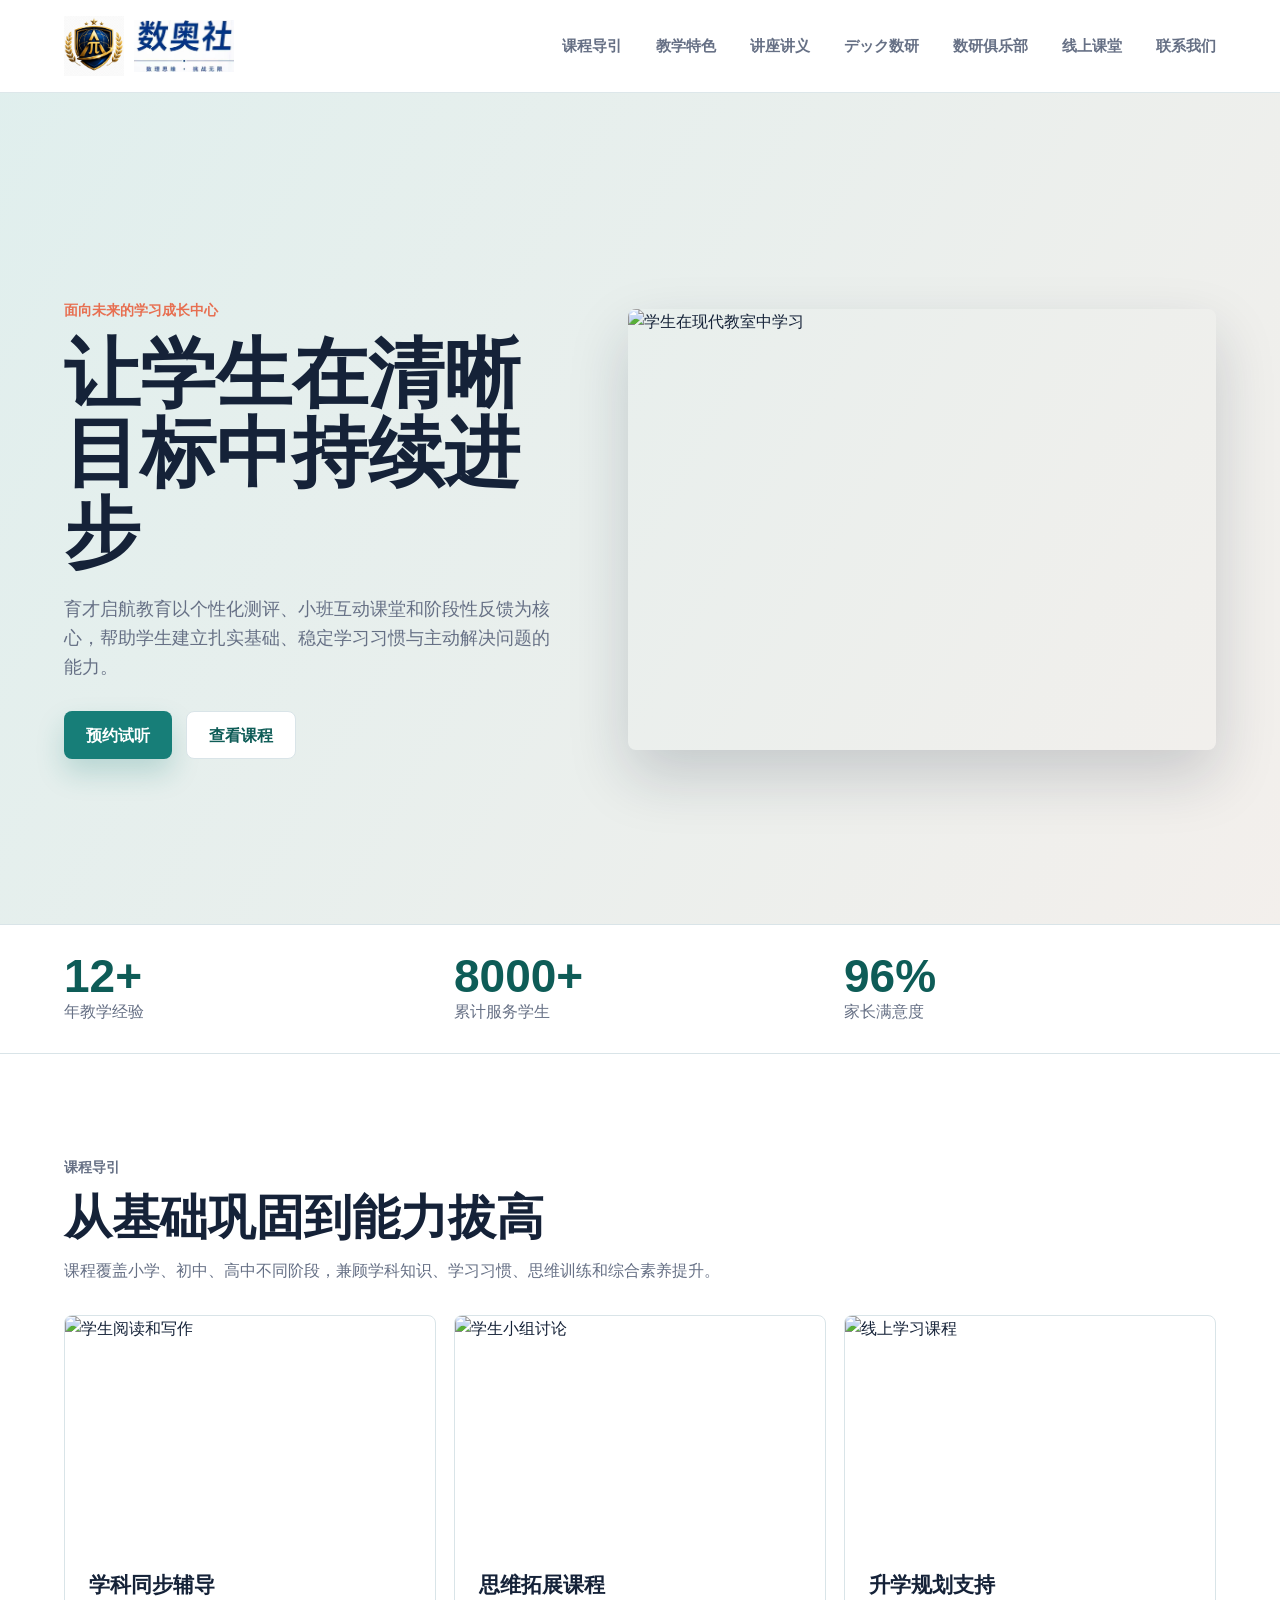
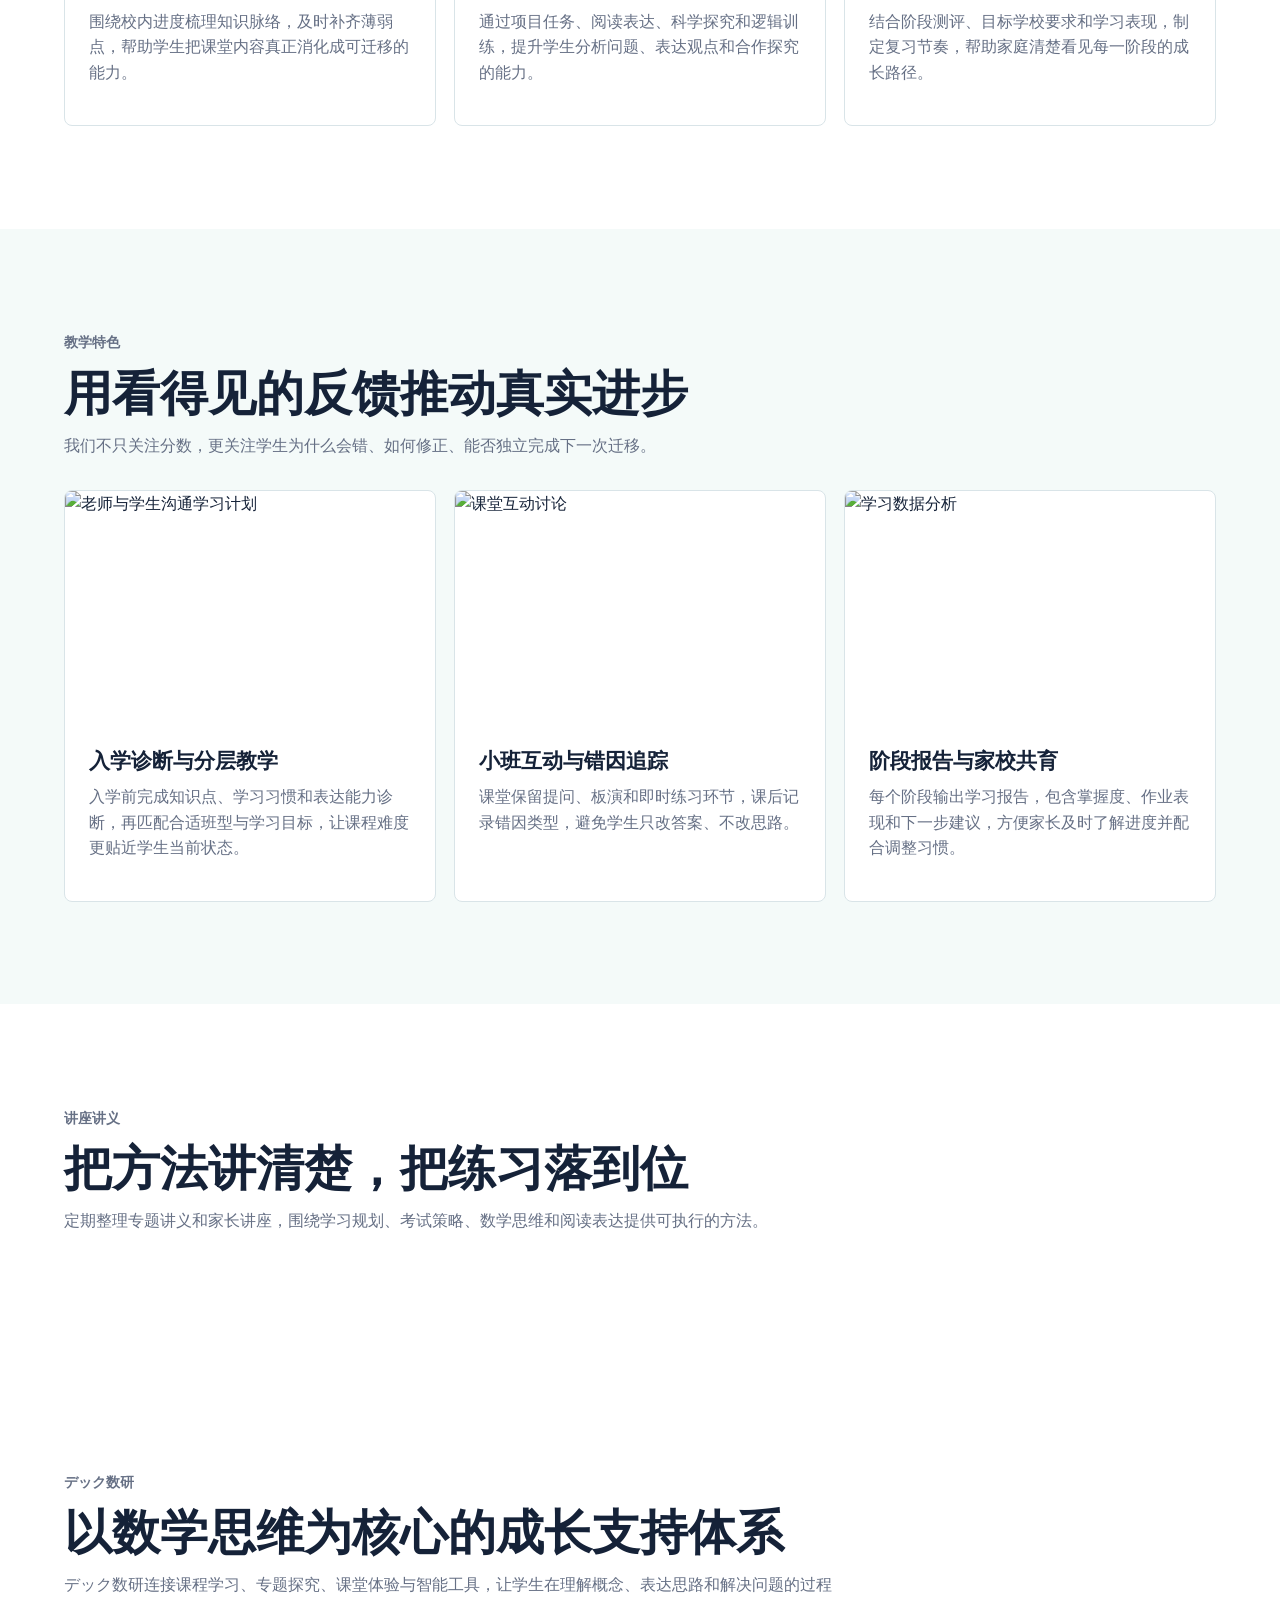
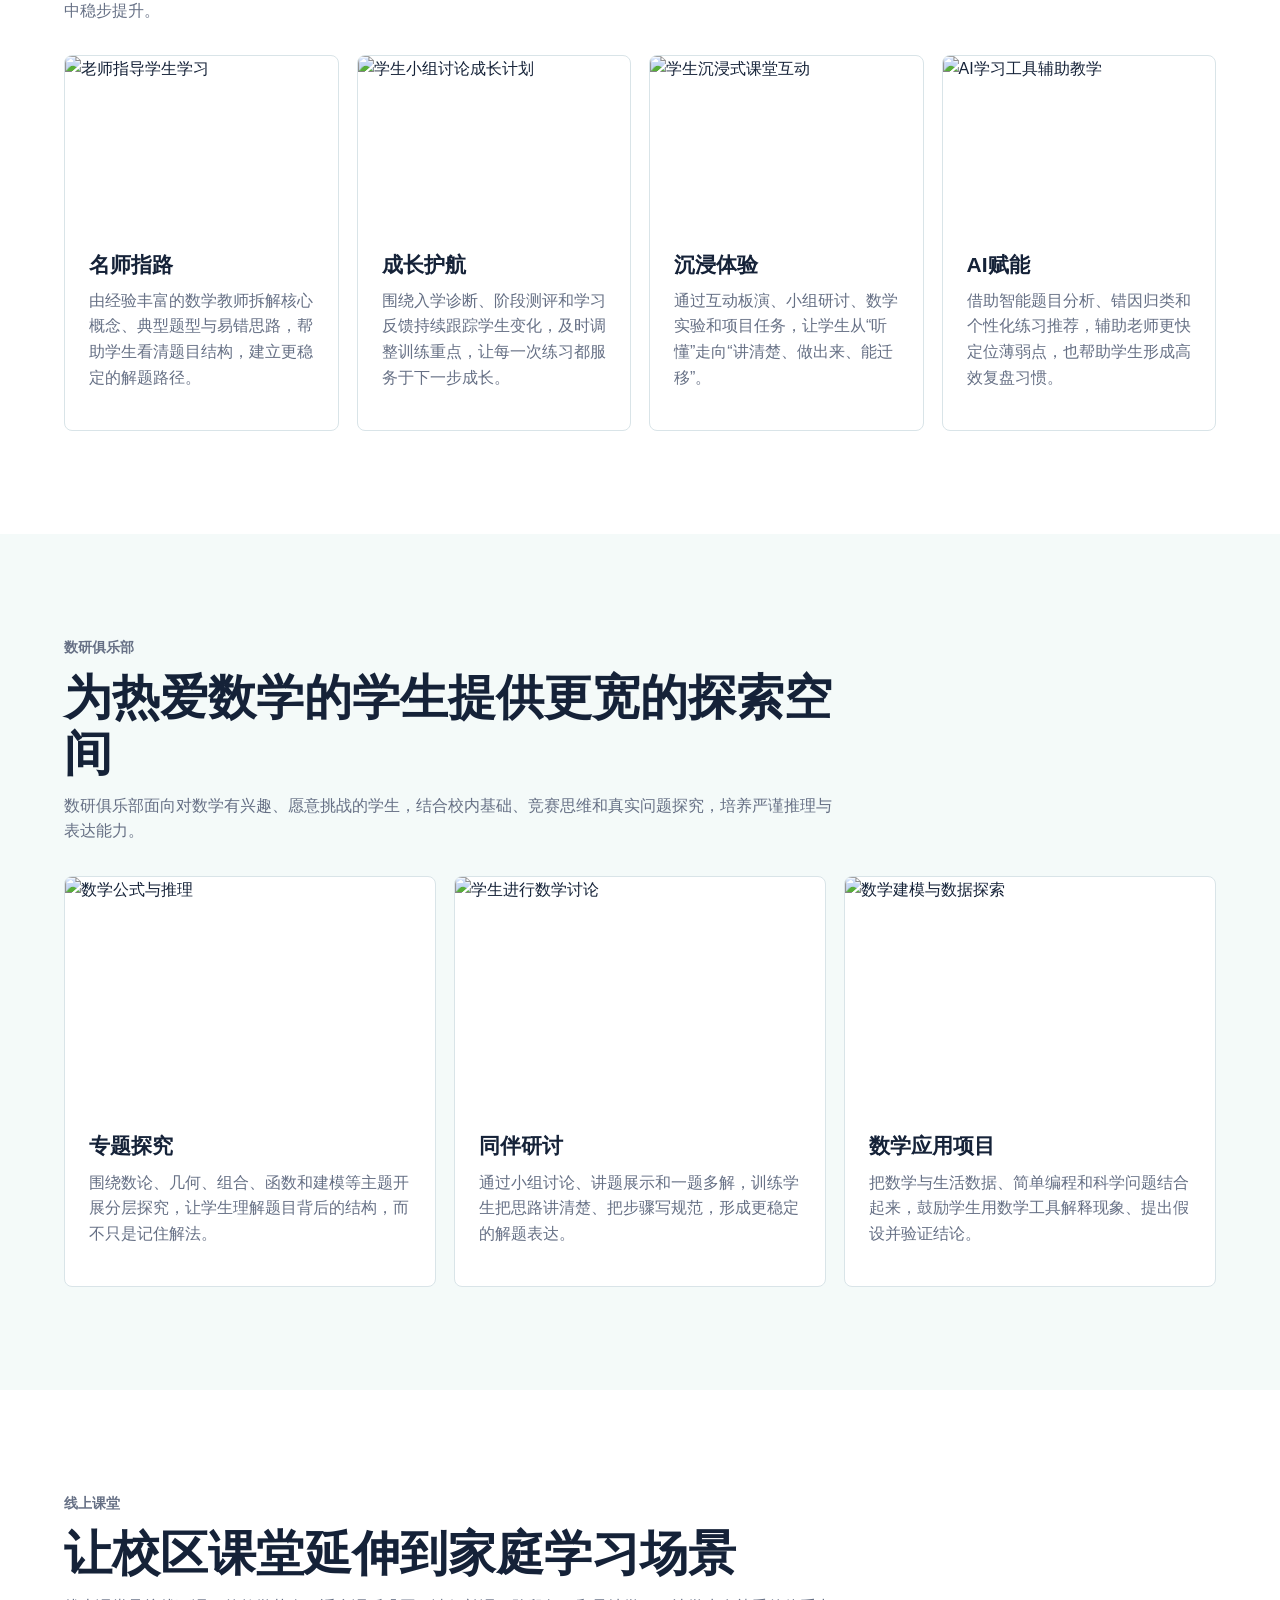
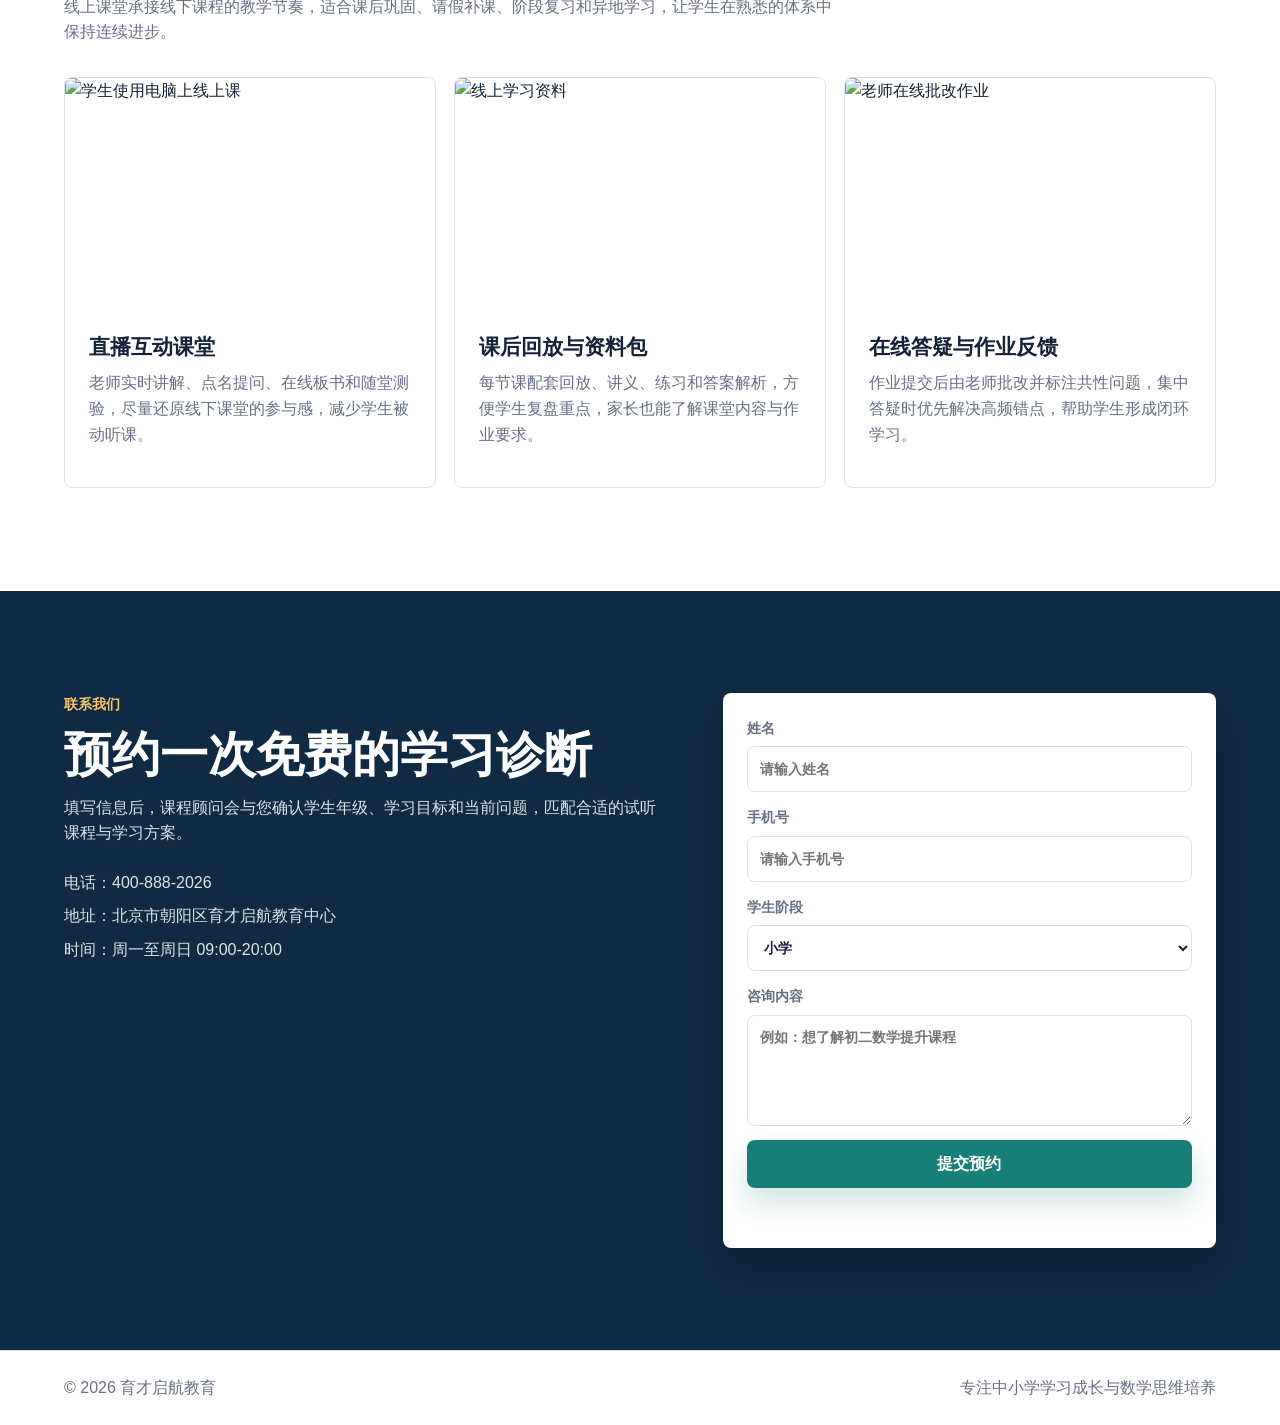
==== commit 5a00cd3b: "Update index.html" ====
--- a/education-website/index.html
+++ b/education-website/index.html
@@ -66,7 +66,7 @@
 
       <section id="courses" class="section">
         <div class="section-head">
-          <p class="eyebrow">课程介绍</p>
+          <p class="eyebrow">课程导引</p>
           <h2>从基础巩固到能力拔高</h2>
           <p>课程覆盖小学、初中、高中不同阶段，兼顾学科知识、学习习惯、思维训练和综合素养提升。</p>
         </div>
--- a/education-website/styles.css
+++ b/education-website/styles.css
@@ -59,8 +59,8 @@
   font-weight: 900;
 }
 .logo-img{
-    width:40px;
-    height:40px;
+    width:60px;
+    height:60px;
     object-fit:contain;
   }
 .name-img{
@@ -251,6 +251,12 @@
   gap: 18px;
 }
 
+.deck-grid {
+  display: grid;
+  grid-template-columns: repeat(4, minmax(0, 1fr));
+  gap: 18px;
+}
+
 .course-card,
 .teacher-card {
   overflow: hidden;
@@ -400,7 +406,7 @@
 
   .nav {
     position: absolute;
-    top: 69px;
+    top: 93px;
     right: 20px;
     left: 20px;
     display: none;
@@ -433,6 +439,7 @@
   }
 
   .card-grid,
+  .deck-grid,
   .teacher-grid {
     grid-template-columns: 1fr;
   }
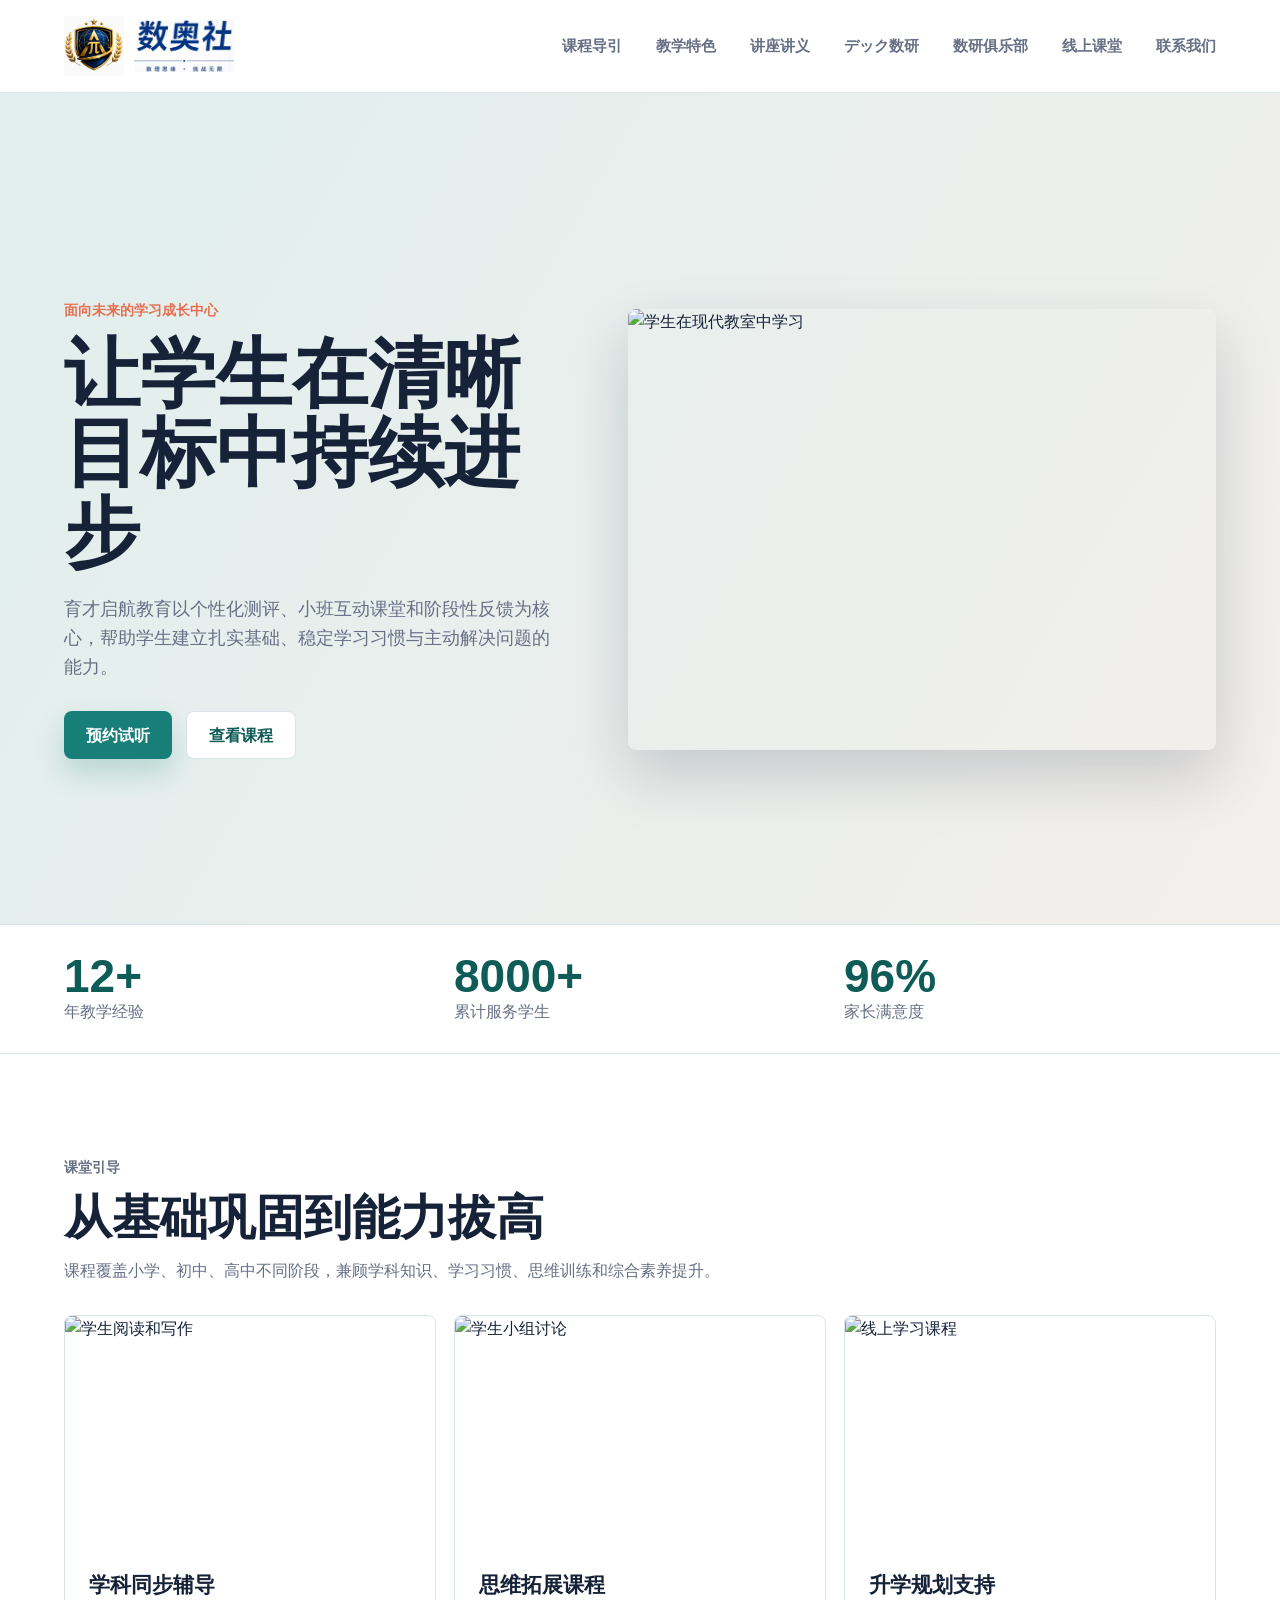
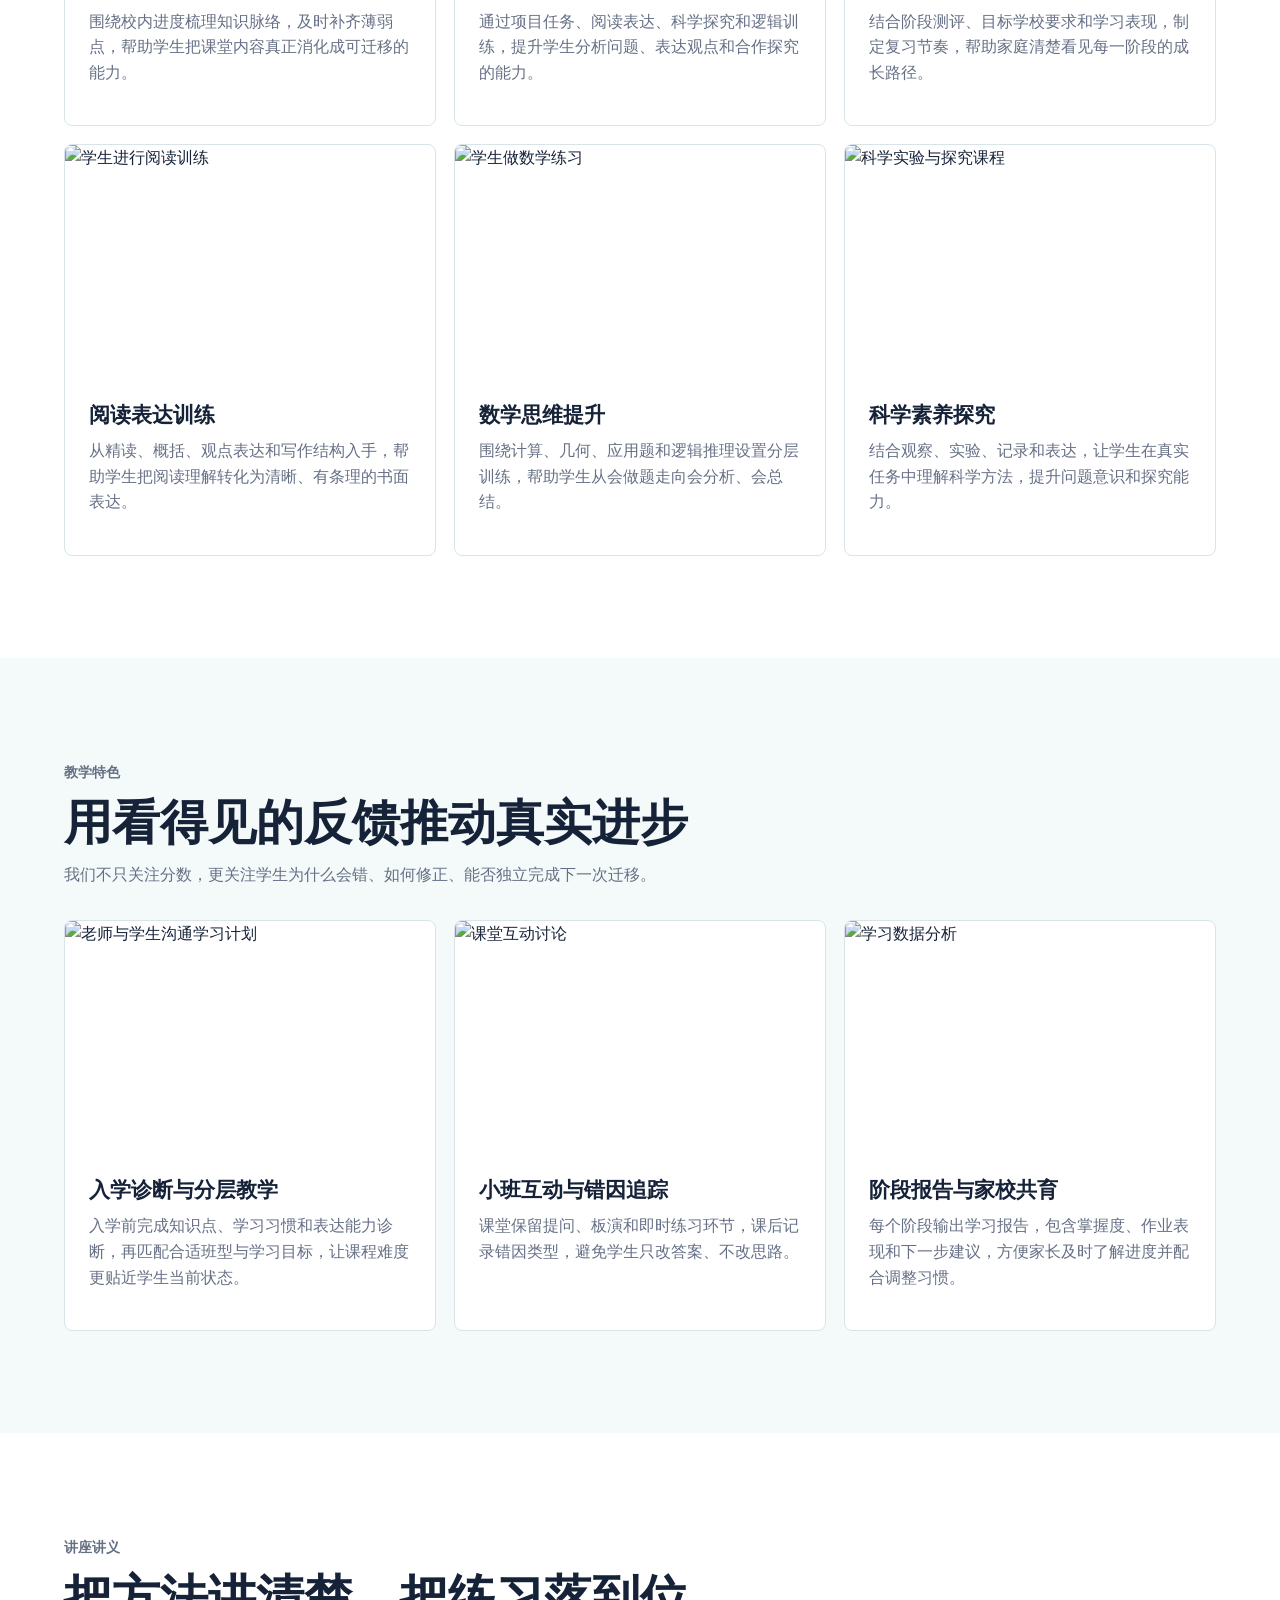
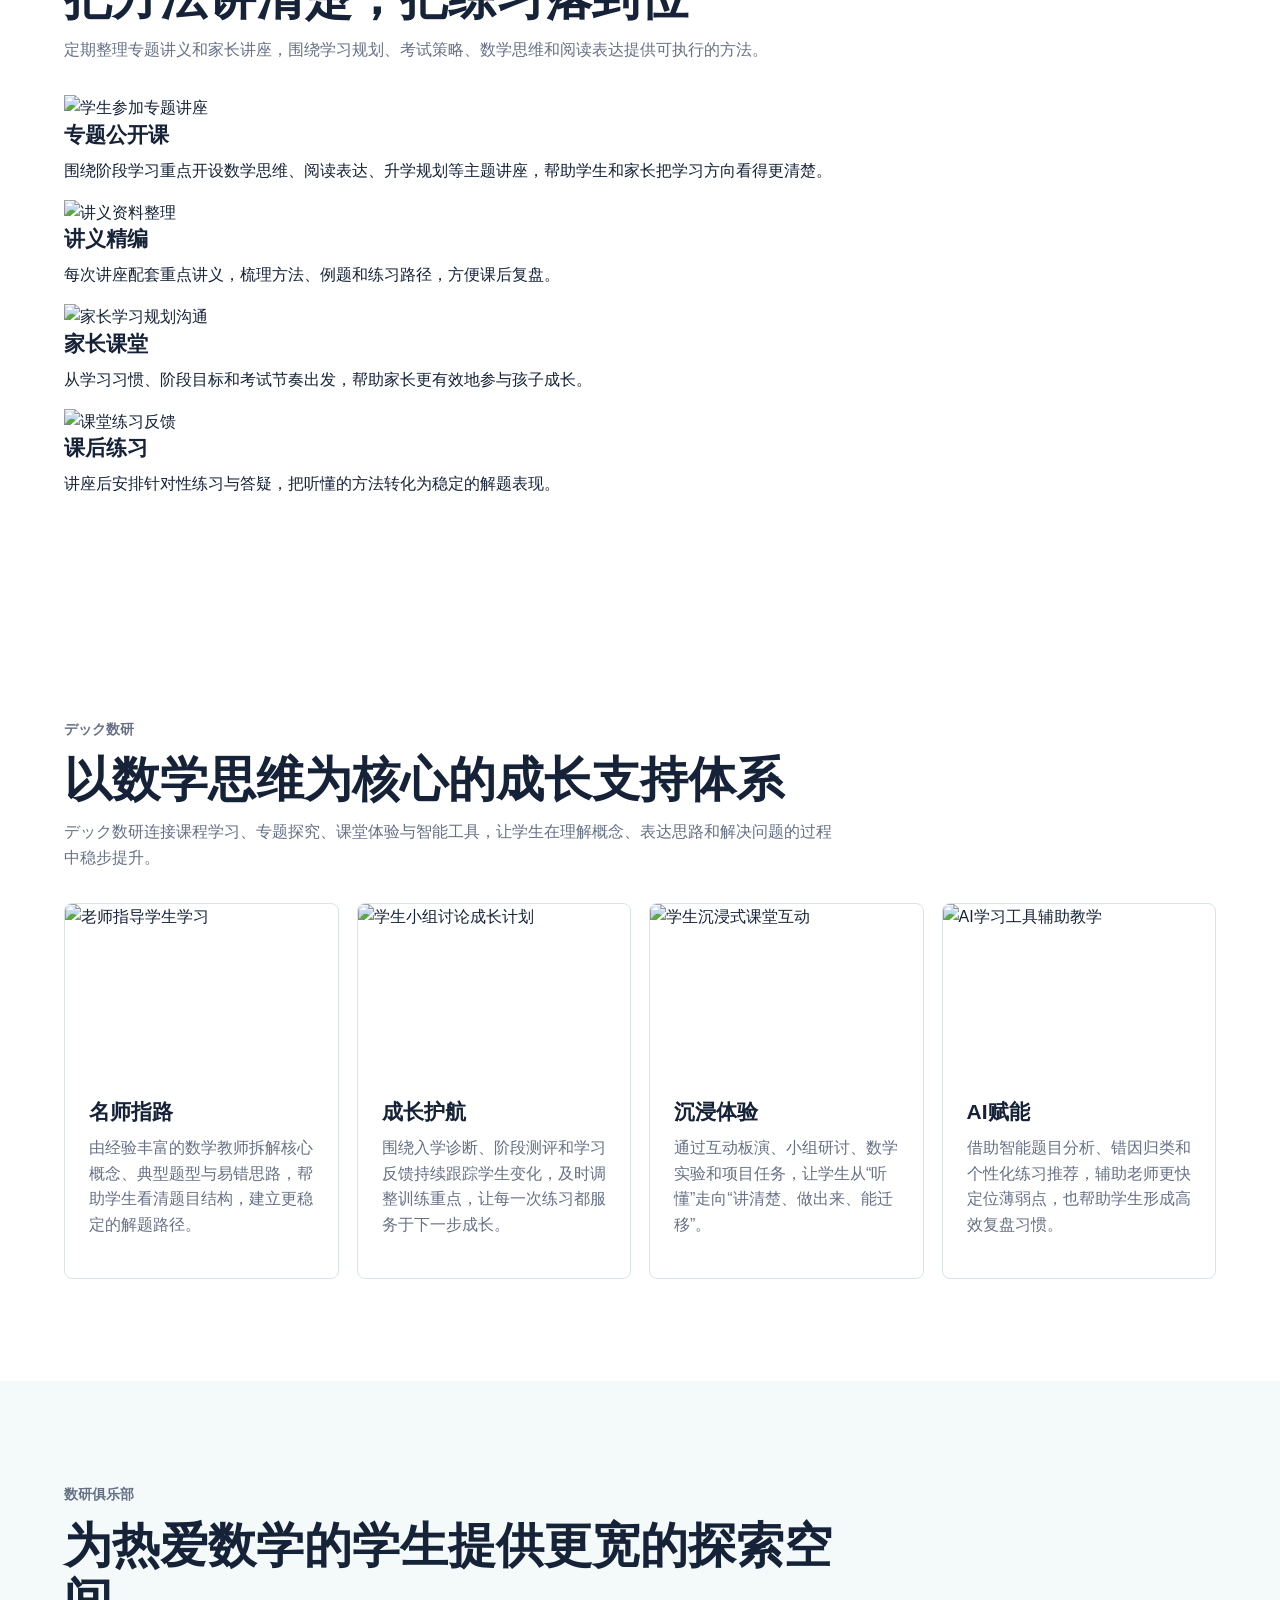
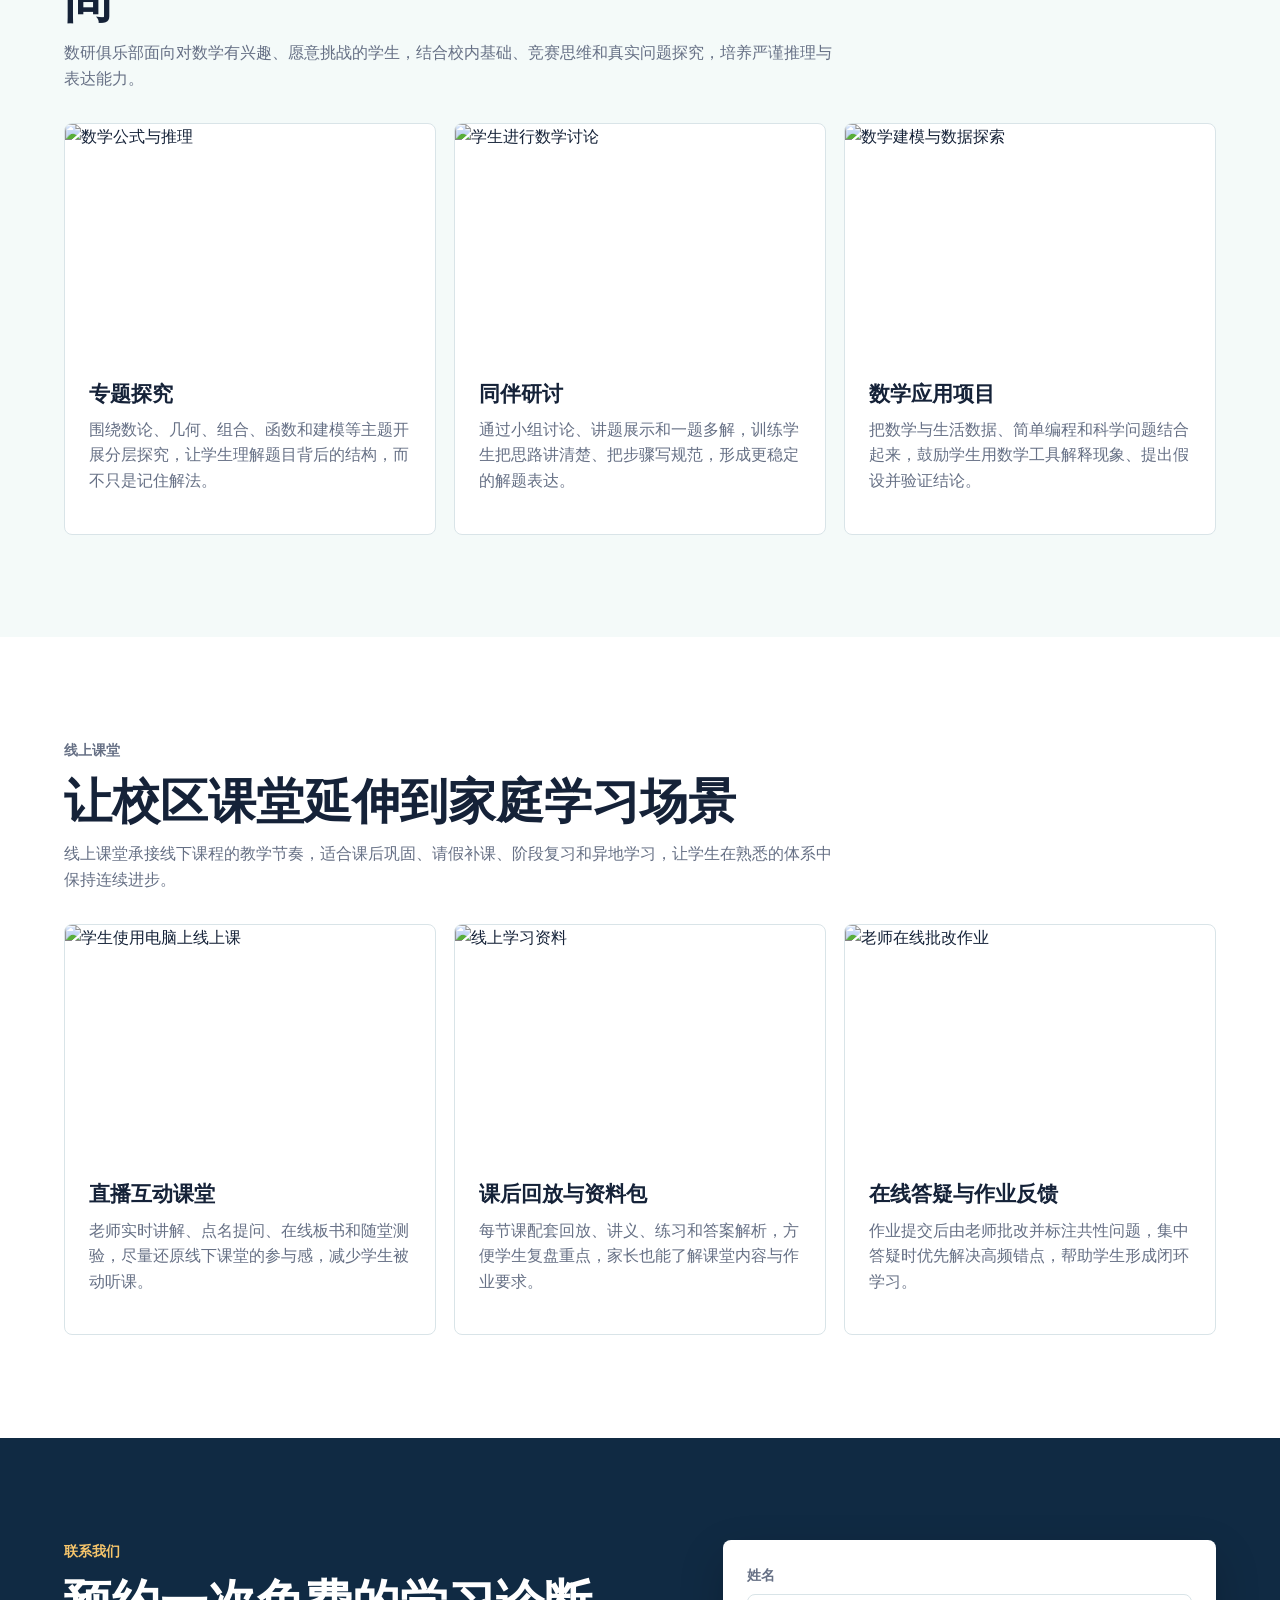
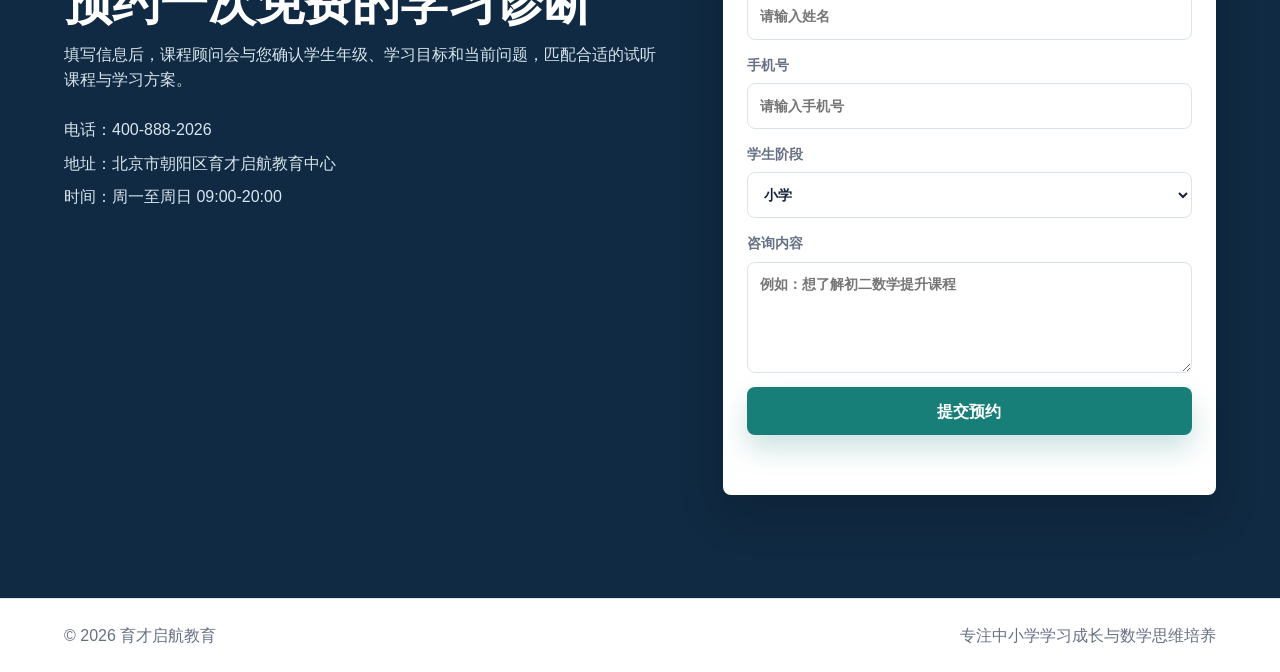
==== commit 1e775778: "Update index.html" ====
--- a/education-website/index.html
+++ b/education-website/index.html
@@ -66,12 +66,12 @@
 
       <section id="courses" class="section">
         <div class="section-head">
-          <p class="eyebrow">课程导引</p>
+          <p class="eyebrow">课堂引导</p>
           <h2>从基础巩固到能力拔高</h2>
           <p>课程覆盖小学、初中、高中不同阶段，兼顾学科知识、学习习惯、思维训练和综合素养提升。</p>
         </div>
 
-        <div class="card-grid">
+        <div class="card-grid course-guide-grid">
           <article class="course-card">
             <img src="https://images.unsplash.com/photo-1503676260728-1c00da094a0b?auto=format&fit=crop&w=700&q=80" alt="学生阅读和写作">
             <div>
@@ -91,6 +91,27 @@
             <div>
               <h3>升学规划支持</h3>
               <p>结合阶段测评、目标学校要求和学习表现，制定复习节奏，帮助家庭清楚看见每一阶段的成长路径。</p>
+            </div>
+          </article>
+          <article class="course-card">
+            <img src="https://images.unsplash.com/photo-1497633762265-9d179a990aa6?auto=format&fit=crop&w=700&q=80" alt="学生进行阅读训练">
+            <div>
+              <h3>阅读表达训练</h3>
+              <p>从精读、概括、观点表达和写作结构入手，帮助学生把阅读理解转化为清晰、有条理的书面表达。</p>
+            </div>
+          </article>
+          <article class="course-card">
+            <img src="https://images.unsplash.com/photo-1596495578065-6e0763fa1178?auto=format&fit=crop&w=700&q=80" alt="学生做数学练习">
+            <div>
+              <h3>数学思维提升</h3>
+              <p>围绕计算、几何、应用题和逻辑推理设置分层训练，帮助学生从会做题走向会分析、会总结。</p>
+            </div>
+          </article>
+          <article class="course-card">
+            <img src="https://images.unsplash.com/photo-1532094349884-543bc11b234d?auto=format&fit=crop&w=700&q=80" alt="科学实验与探究课程">
+            <div>
+              <h3>科学素养探究</h3>
+              <p>结合观察、实验、记录和表达，让学生在真实任务中理解科学方法，提升问题意识和探究能力。</p>
             </div>
           </article>
         </div>
@@ -133,6 +154,40 @@
           <p class="eyebrow">讲座讲义</p>
           <h2>把方法讲清楚，把练习落到位</h2>
           <p>定期整理专题讲义和家长讲座，围绕学习规划、考试策略、数学思维和阅读表达提供可执行的方法。</p>
+        </div>
+
+        <div class="lecture-layout">
+          <article class="lecture-main">
+            <img src="https://images.unsplash.com/photo-1513258496099-48168024aec0?auto=format&fit=crop&w=900&q=80" alt="学生参加专题讲座">
+            <div>
+              <h3>专题公开课</h3>
+              <p>围绕阶段学习重点开设数学思维、阅读表达、升学规划等主题讲座，帮助学生和家长把学习方向看得更清楚。</p>
+            </div>
+          </article>
+
+          <div class="lecture-list">
+            <article class="lecture-item">
+              <img src="https://images.unsplash.com/photo-1434030216411-0b793f4b4173?auto=format&fit=crop&w=400&q=80" alt="讲义资料整理">
+              <div>
+                <h3>讲义精编</h3>
+                <p>每次讲座配套重点讲义，梳理方法、例题和练习路径，方便课后复盘。</p>
+              </div>
+            </article>
+            <article class="lecture-item">
+              <img src="https://images.unsplash.com/photo-1517245386807-bb43f82c33c4?auto=format&fit=crop&w=400&q=80" alt="家长学习规划沟通">
+              <div>
+                <h3>家长课堂</h3>
+                <p>从学习习惯、阶段目标和考试节奏出发，帮助家长更有效地参与孩子成长。</p>
+              </div>
+            </article>
+            <article class="lecture-item">
+              <img src="https://images.unsplash.com/photo-1509062522246-3755977927d7?auto=format&fit=crop&w=400&q=80" alt="课堂练习反馈">
+              <div>
+                <h3>课后练习</h3>
+                <p>讲座后安排针对性练习与答疑，把听懂的方法转化为稳定的解题表现。</p>
+              </div>
+            </article>
+          </div>
         </div>
       </section>
 
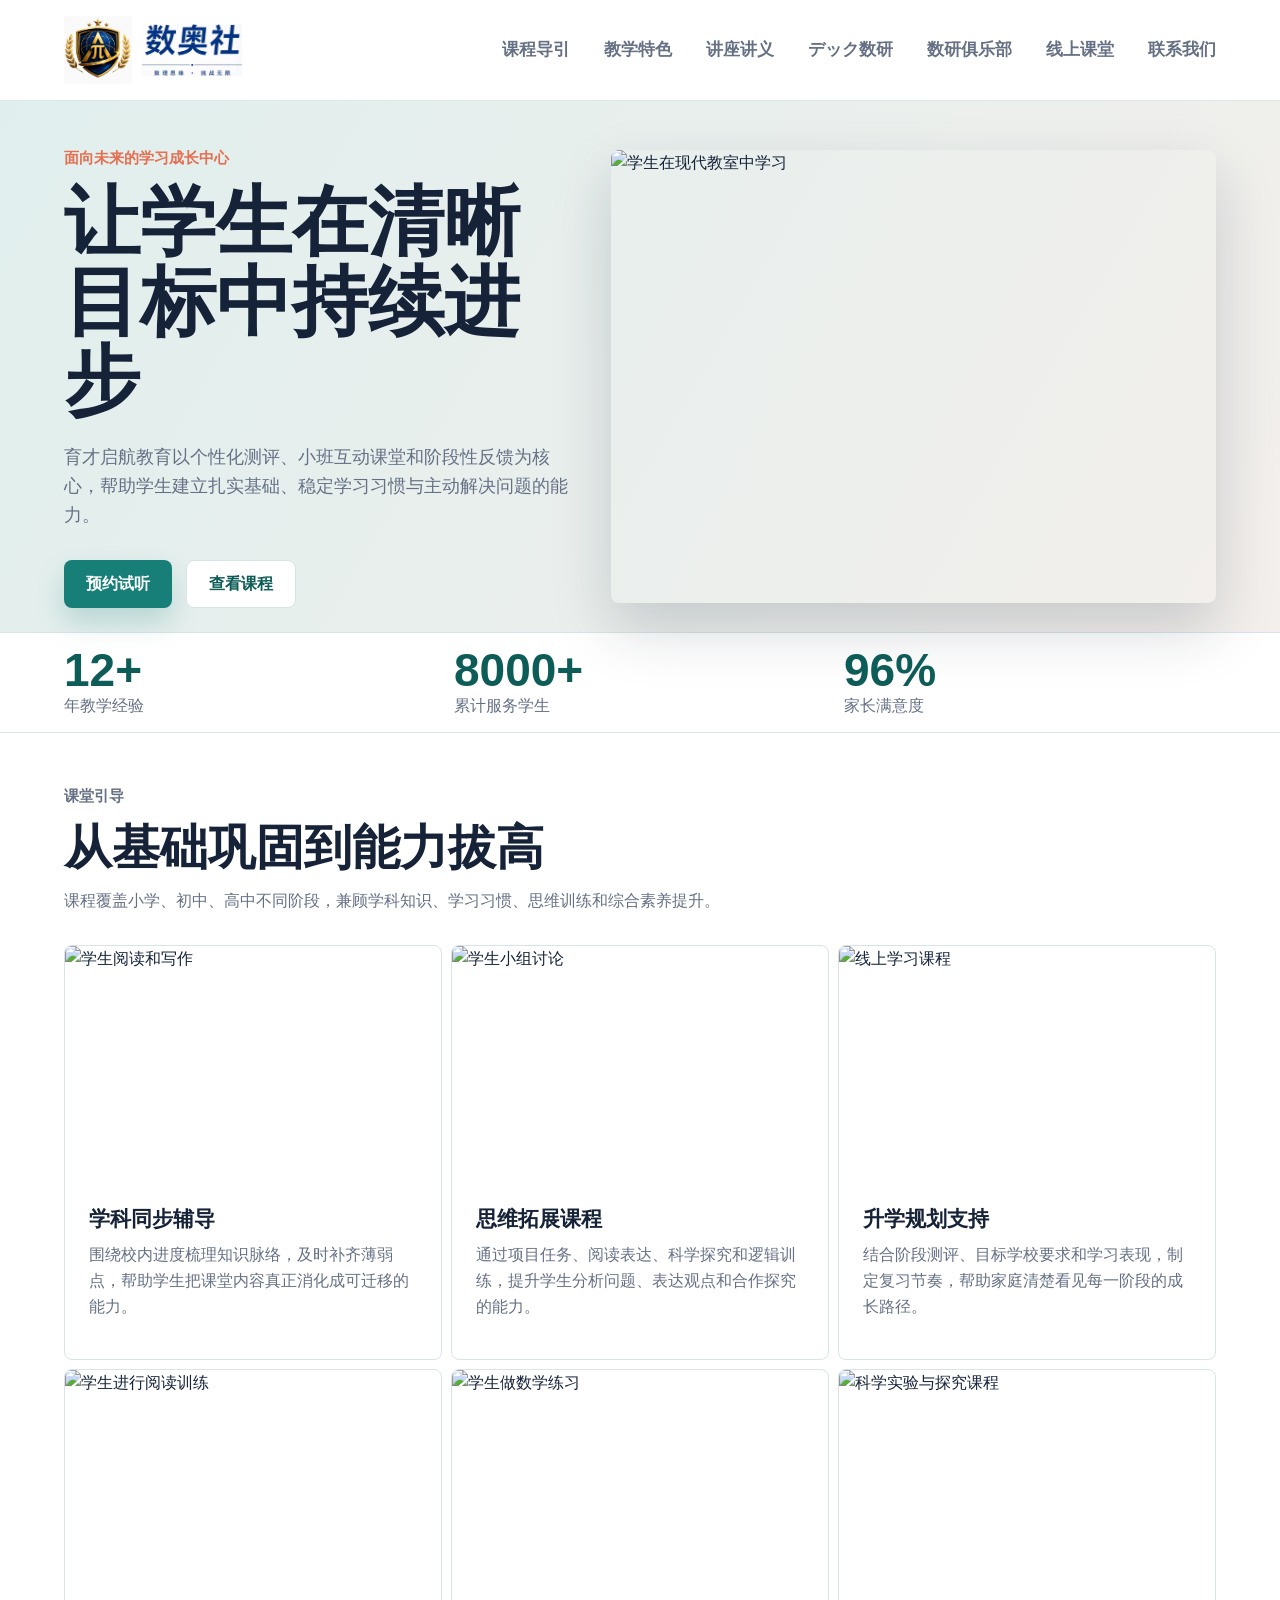
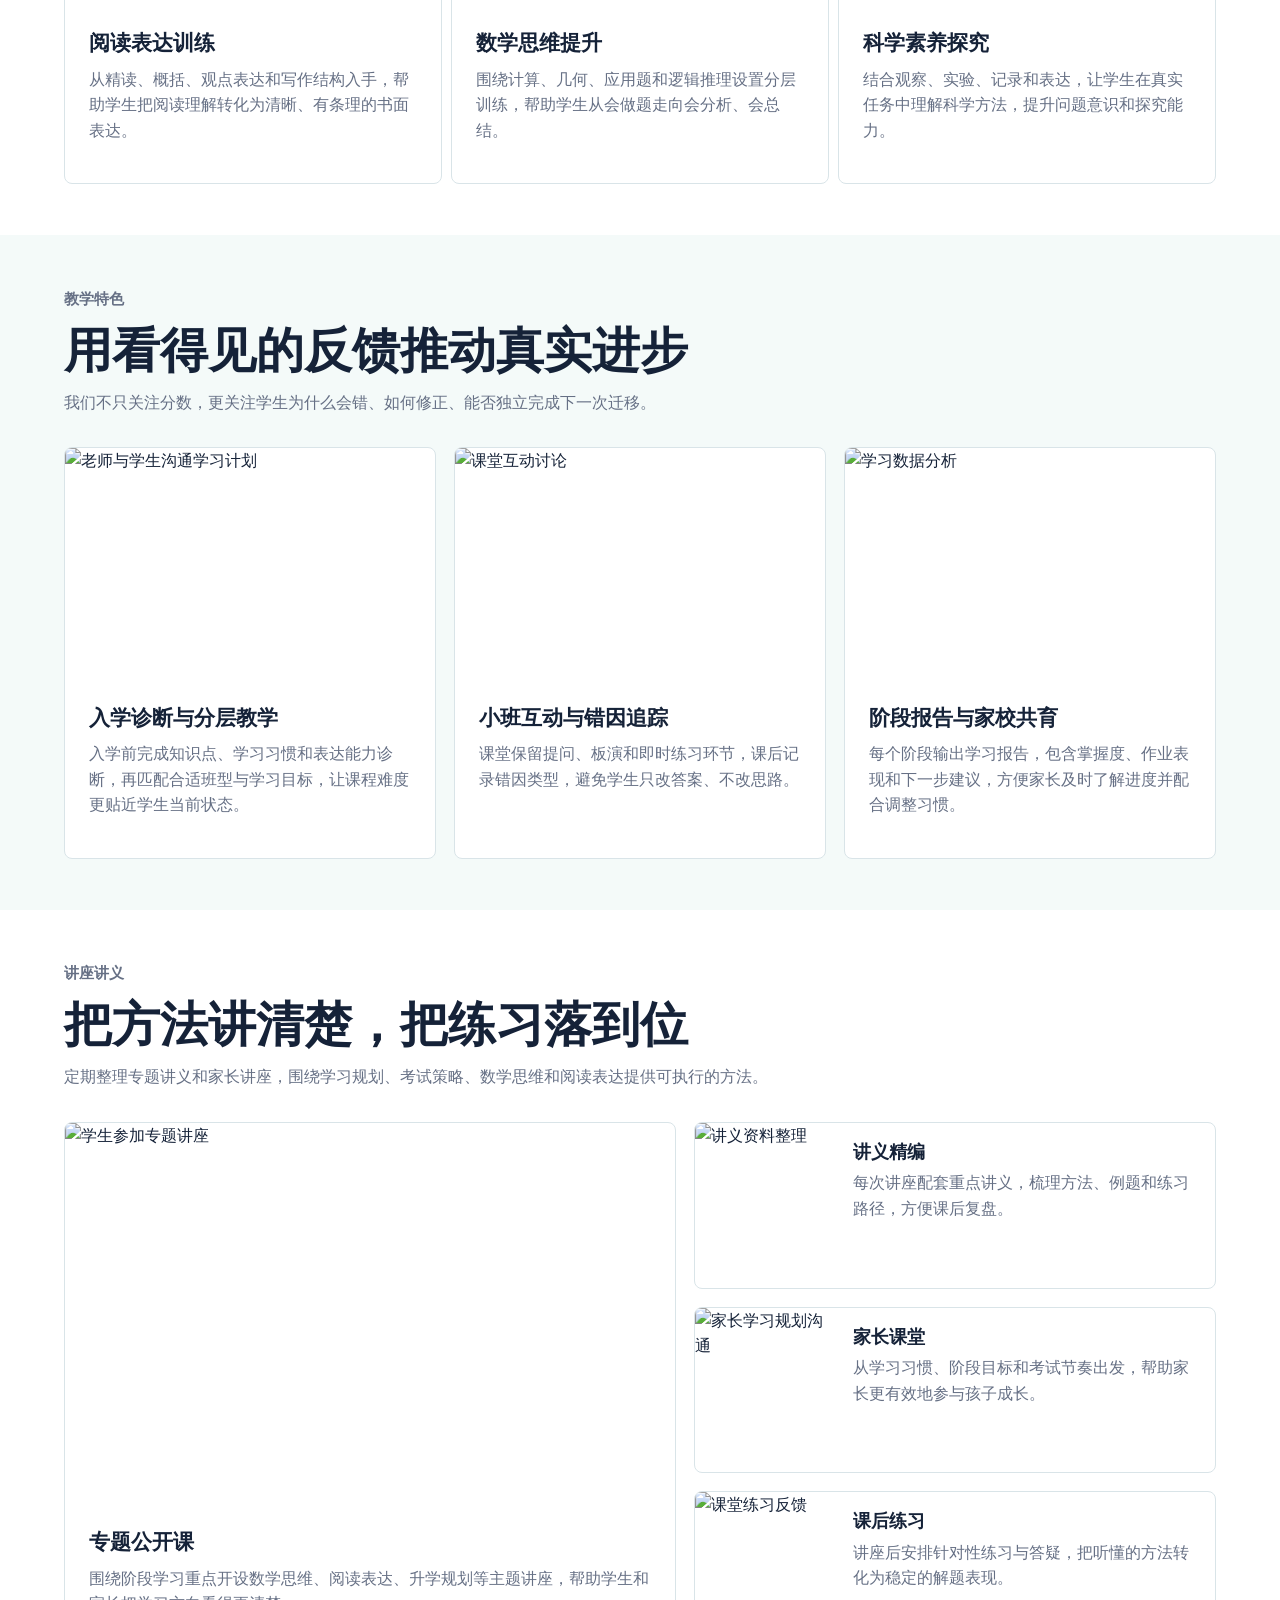
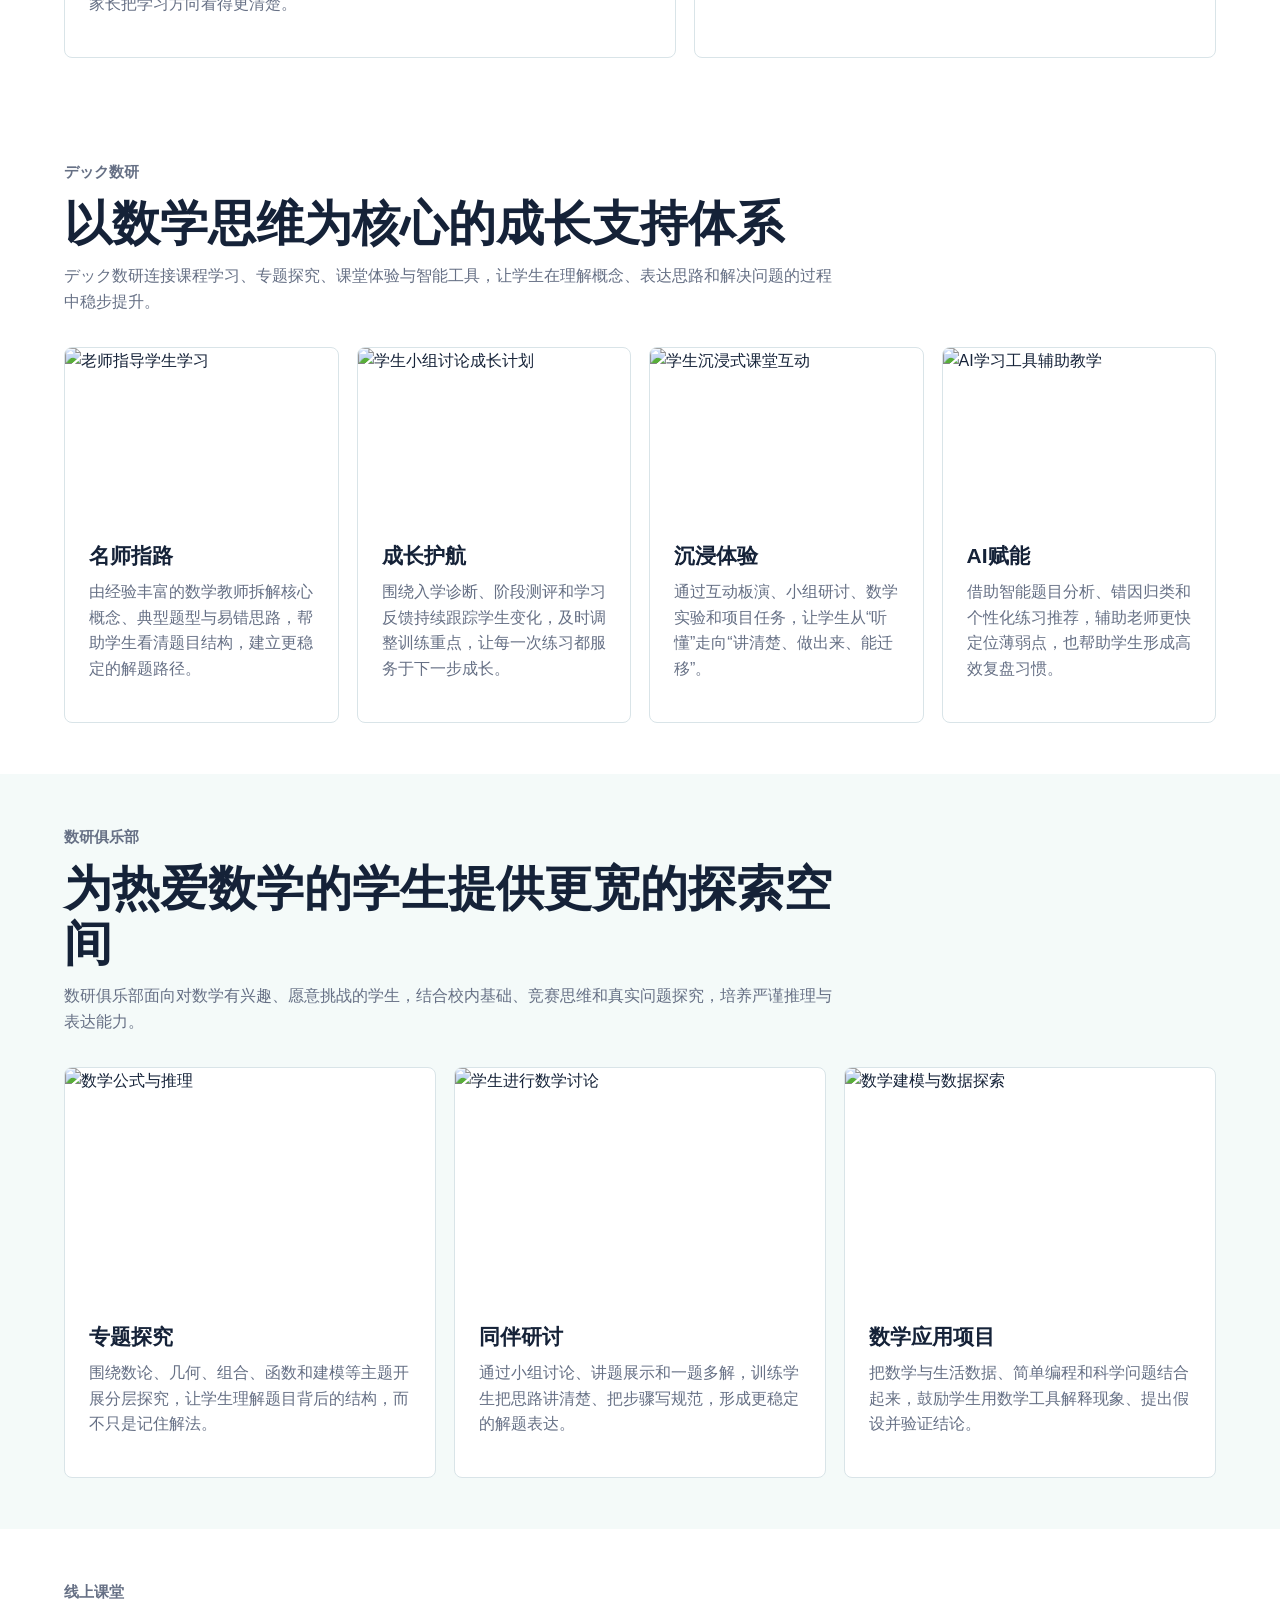
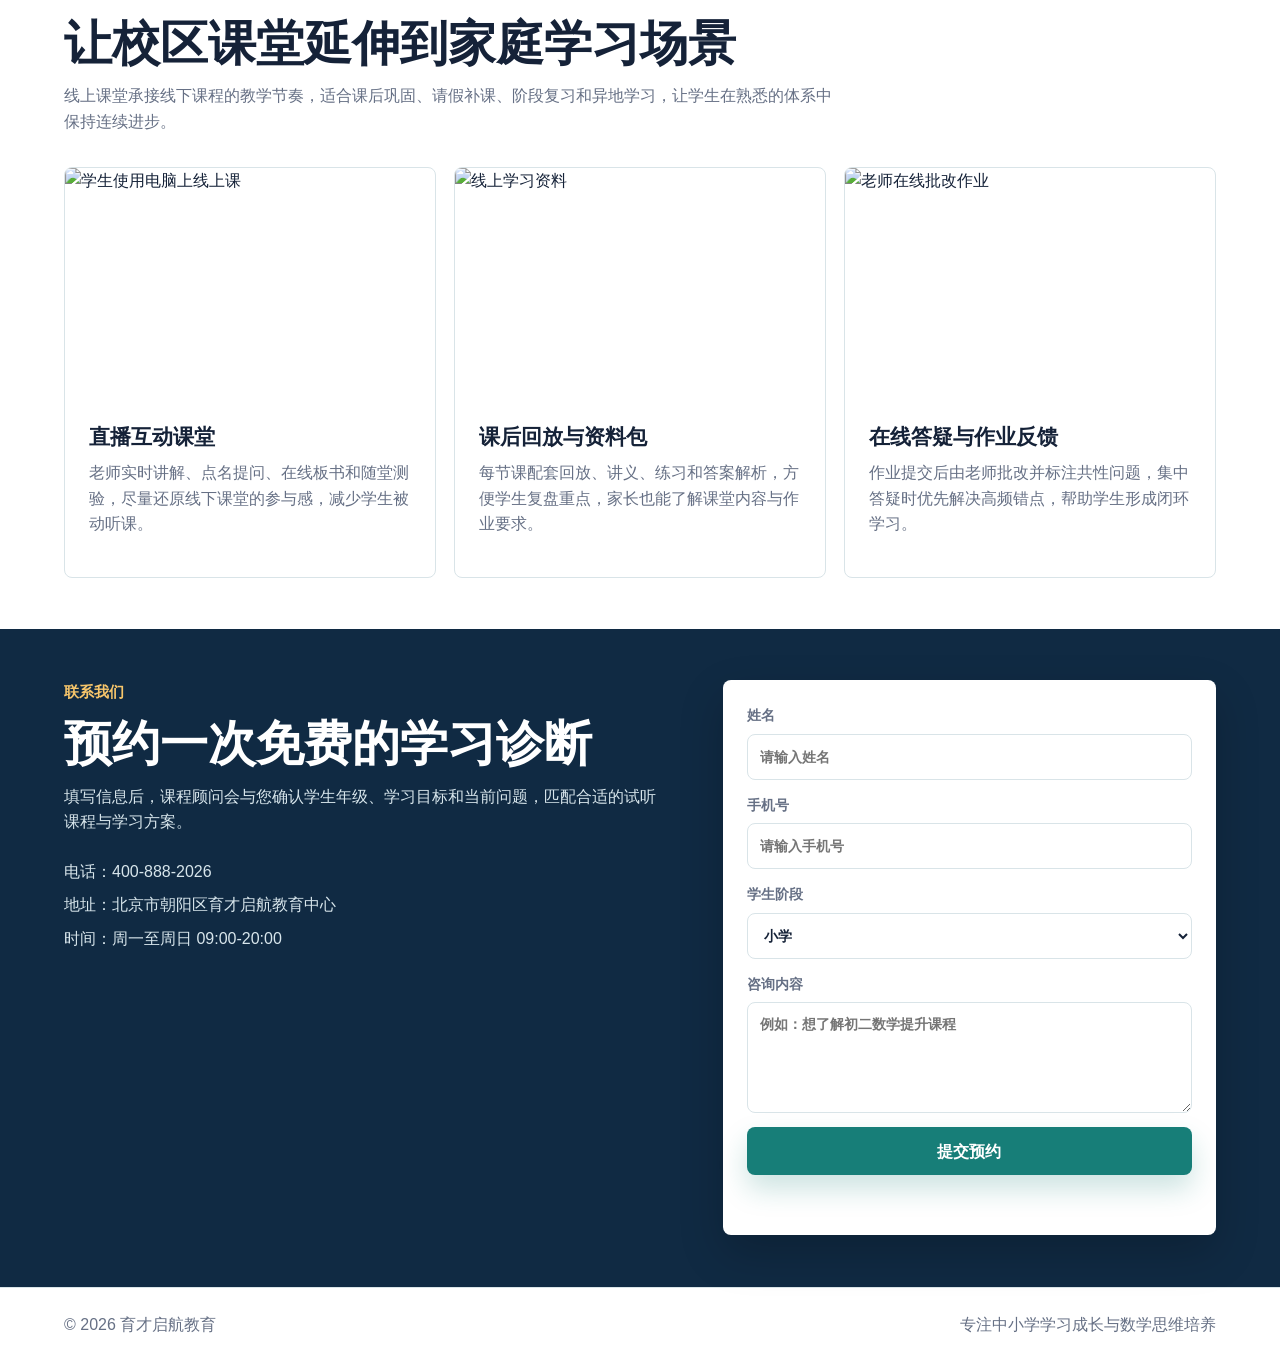
==== commit 85f6d5fc: "Update index.html" ====
--- a/education-website/index.html
+++ b/education-website/index.html
@@ -5,7 +5,7 @@
     <meta name="viewport" content="width=device-width, initial-scale=1">
     <title>育才启航教育 | 现代化中小学成长中心</title>
     <meta name="description" content="育才启航教育提供中小学课程辅导、素养拓展、线上课堂与数研俱乐部，帮助学生建立扎实基础、学习方法和自主成长能力。">
-    <link rel="stylesheet" href="styles.css">
+    <link rel="stylesheet" href="styles.css?v=20260705">
   </head>
   <body>
     <header class="site-header">
--- a/education-website/styles.css
+++ b/education-website/styles.css
@@ -59,8 +59,8 @@
   font-weight: 900;
 }
 .logo-img{
-    width:60px;
-    height:60px;
+    width:68px;
+    height:68px;
     object-fit:contain;
   }
 .name-img{
@@ -83,7 +83,7 @@
   align-items: center;
   gap: clamp(16px, 3vw, 34px);
   color: var(--muted);
-  font-size: 15px;
+  font-size: 17px;
   font-weight: 700;
 }
 
@@ -111,10 +111,10 @@
 .hero {
   display: grid;
   grid-template-columns: minmax(0, 0.92fr) minmax(320px, 1.08fr);
-  gap: clamp(30px, 5vw, 68px);
+  gap: clamp(15px, 2.5vw, 34px);
   align-items: center;
-  min-height: calc(100vh - 69px);
-  padding: clamp(42px, 7vw, 90px) clamp(20px, 5vw, 72px) 48px;
+  min-height: calc(50vh - 35px);
+  padding: clamp(21px, 3.5vw, 45px) clamp(20px, 5vw, 72px) 24px;
   background:
     linear-gradient(120deg, rgba(23, 126, 120, 0.09), rgba(231, 111, 81, 0.08)),
     var(--soft);
@@ -123,7 +123,7 @@
 .eyebrow {
   margin: 0 0 12px;
   color: var(--coral);
-  font-size: 14px;
+  font-size: 15px;
   font-weight: 900;
 }
 
@@ -205,7 +205,7 @@
   display: grid;
   grid-template-columns: repeat(3, 1fr);
   gap: 18px;
-  padding: 28px clamp(20px, 5vw, 72px);
+  padding: 14px clamp(20px, 5vw, 72px);
   border-top: 1px solid var(--line);
   border-bottom: 1px solid var(--line);
 }
@@ -224,7 +224,7 @@
 .section,
 .about,
 .contact {
-  padding: clamp(58px, 8vw, 104px) clamp(20px, 5vw, 72px);
+  padding: clamp(29px, 4vw, 52px) clamp(20px, 5vw, 72px);
 }
 
 .section-head {
@@ -251,6 +251,11 @@
   gap: 18px;
 }
 
+.course-guide-grid {
+  grid-template-columns: repeat(3, minmax(0, 1fr));
+  gap: 9px;
+}
+
 .deck-grid {
   display: grid;
   grid-template-columns: repeat(4, minmax(0, 1fr));
@@ -274,6 +279,62 @@
 .course-card div,
 .teacher-card {
   padding: 24px;
+}
+
+.lecture-layout {
+  display: grid;
+  grid-template-columns: minmax(0, 1.08fr) minmax(320px, 0.92fr);
+  gap: 18px;
+  align-items: stretch;
+}
+
+.lecture-main,
+.lecture-item {
+  overflow: hidden;
+  border: 1px solid var(--line);
+  border-radius: 8px;
+  background: #fff;
+}
+
+.lecture-main img {
+  width: 100%;
+  aspect-ratio: 16 / 10;
+  object-fit: cover;
+}
+
+.lecture-main div {
+  padding: 24px;
+}
+
+.lecture-main p,
+.lecture-item p {
+  color: var(--muted);
+}
+
+.lecture-list {
+  display: grid;
+  gap: 18px;
+}
+
+.lecture-item {
+  display: grid;
+  grid-template-columns: 140px minmax(0, 1fr);
+  min-height: 132px;
+}
+
+.lecture-item img {
+  width: 100%;
+  height: 100%;
+  object-fit: cover;
+}
+
+.lecture-item div {
+  padding: 18px;
+}
+
+.lecture-item h3 {
+  margin-bottom: 6px;
+  font-size: 18px;
 }
 
 .teacher-grid {
@@ -406,7 +467,7 @@
 
   .nav {
     position: absolute;
-    top: 93px;
+    top: 101px;
     right: 20px;
     left: 20px;
     display: none;
@@ -440,8 +501,15 @@
 
   .card-grid,
   .deck-grid,
-  .teacher-grid {
+  .teacher-grid,
+  .lecture-layout,
+  .lecture-item {
     grid-template-columns: 1fr;
+  }
+
+  .lecture-item img {
+    aspect-ratio: 16 / 9;
+    height: auto;
   }
 }
 
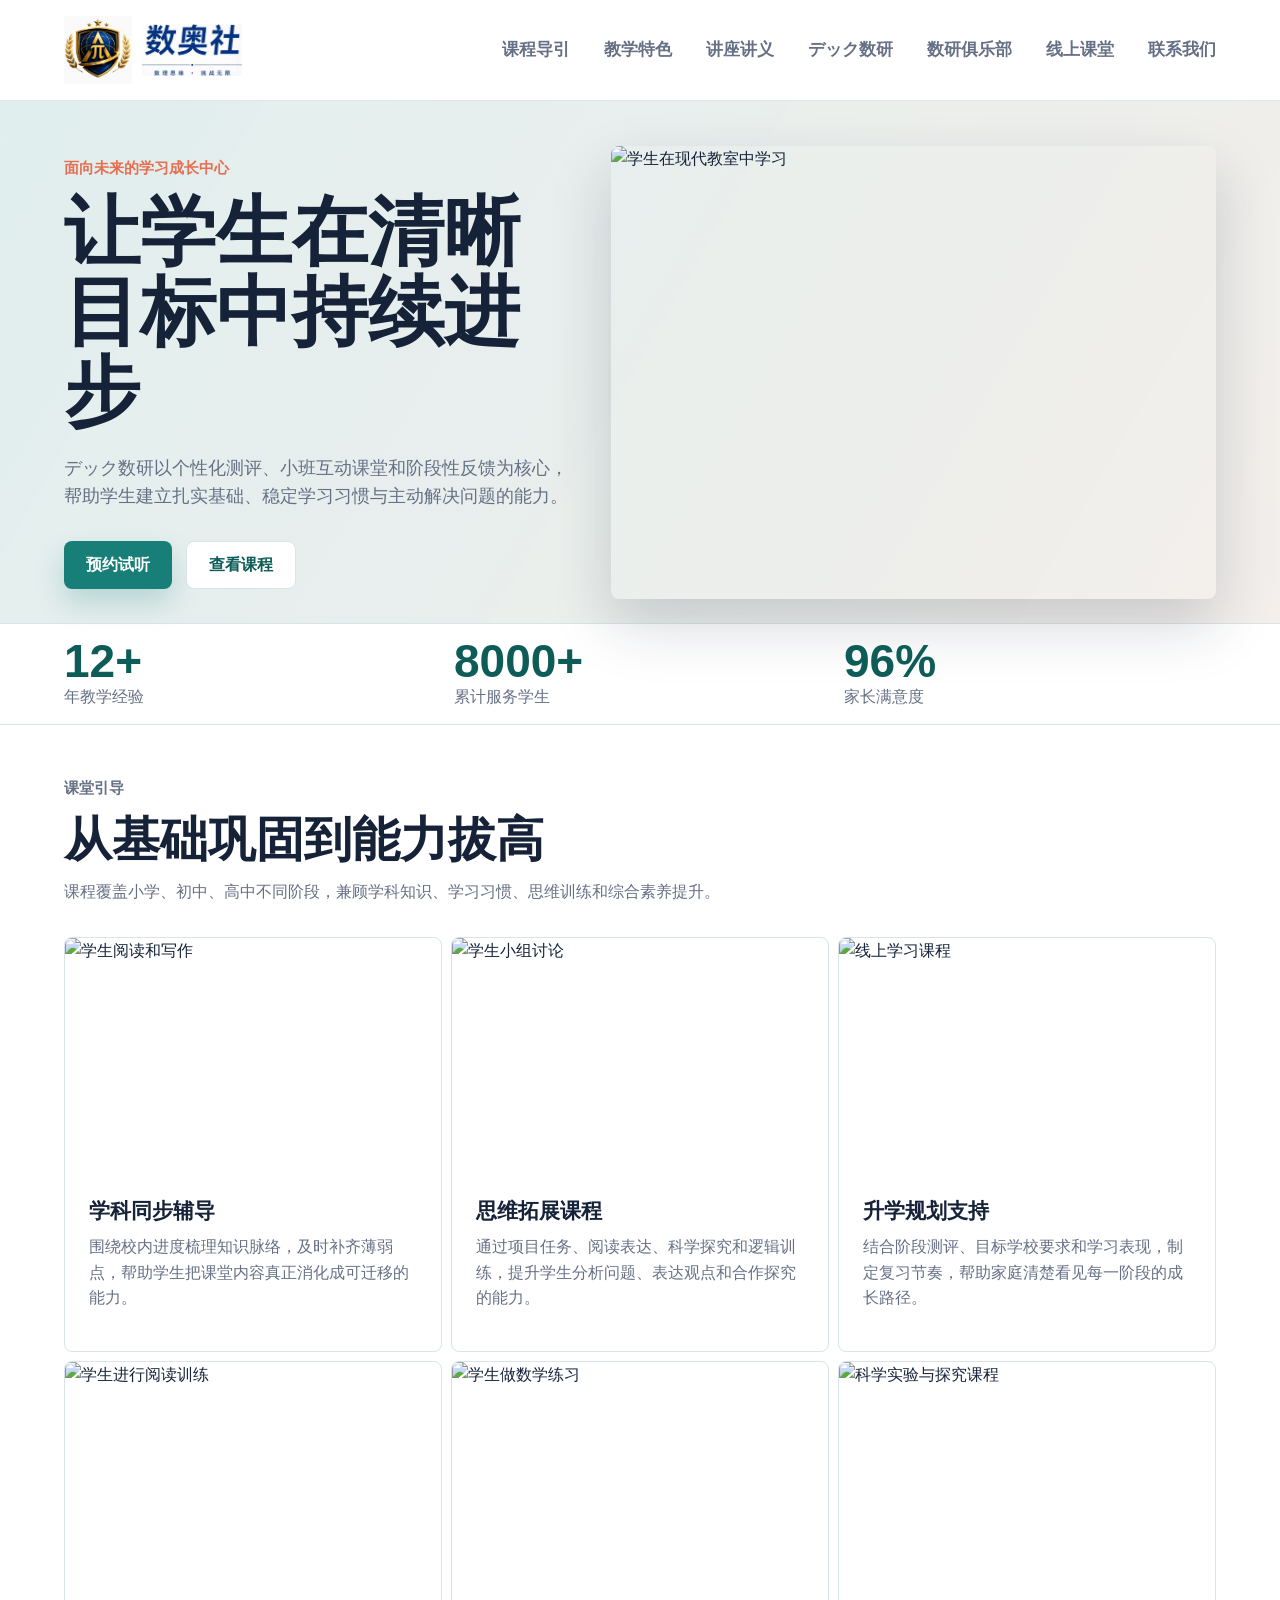
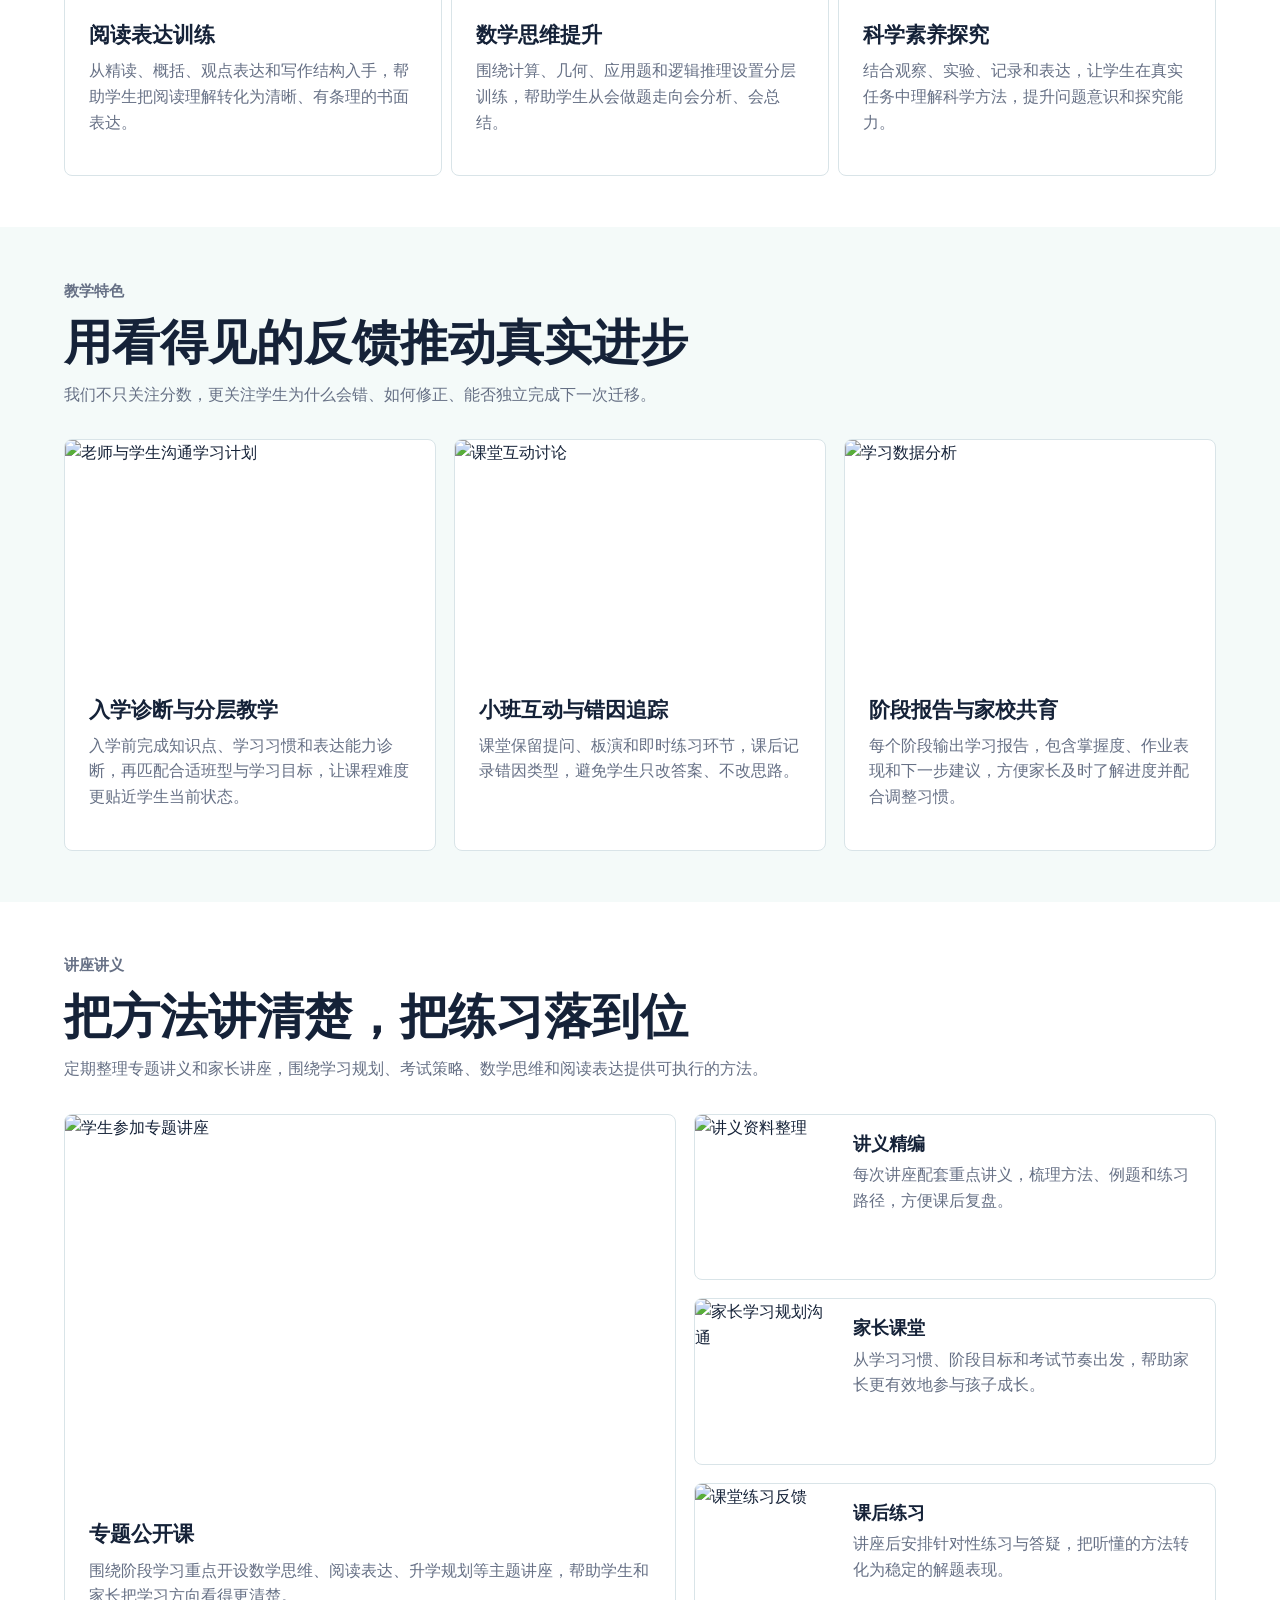
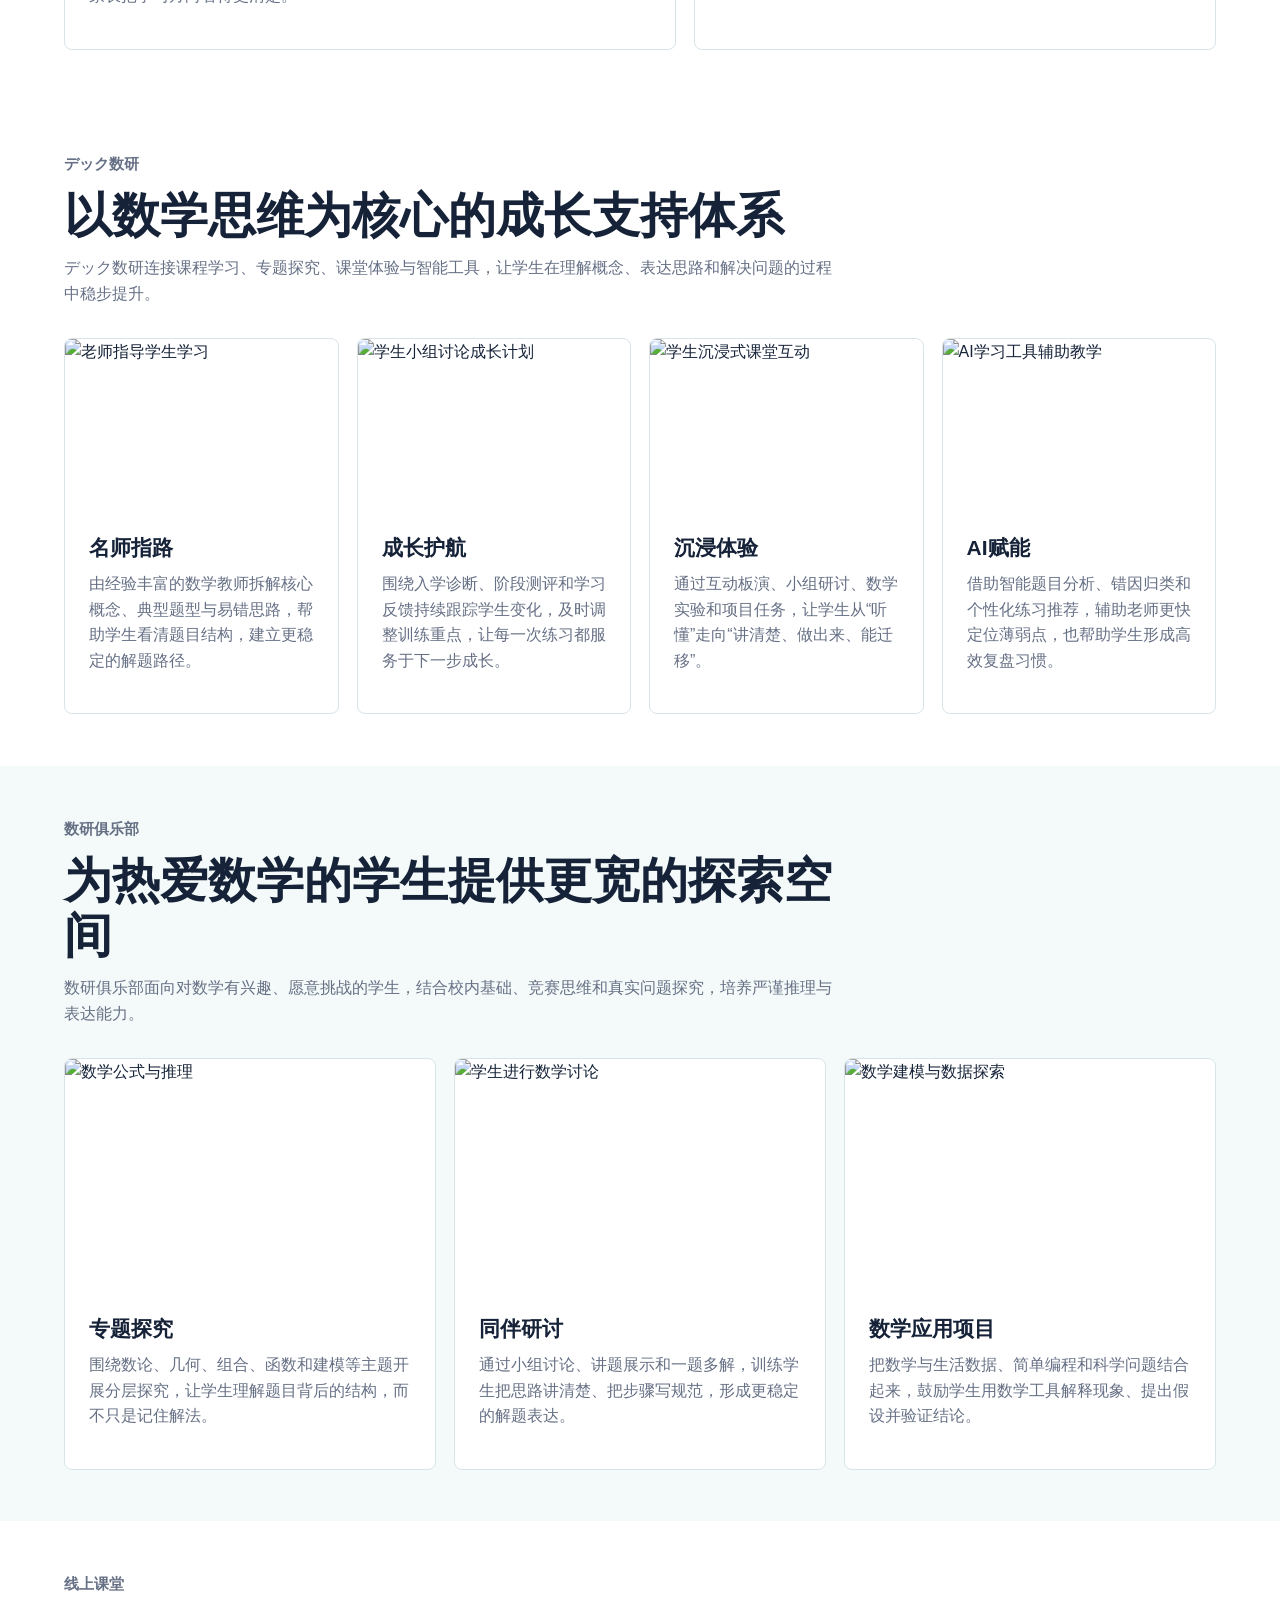
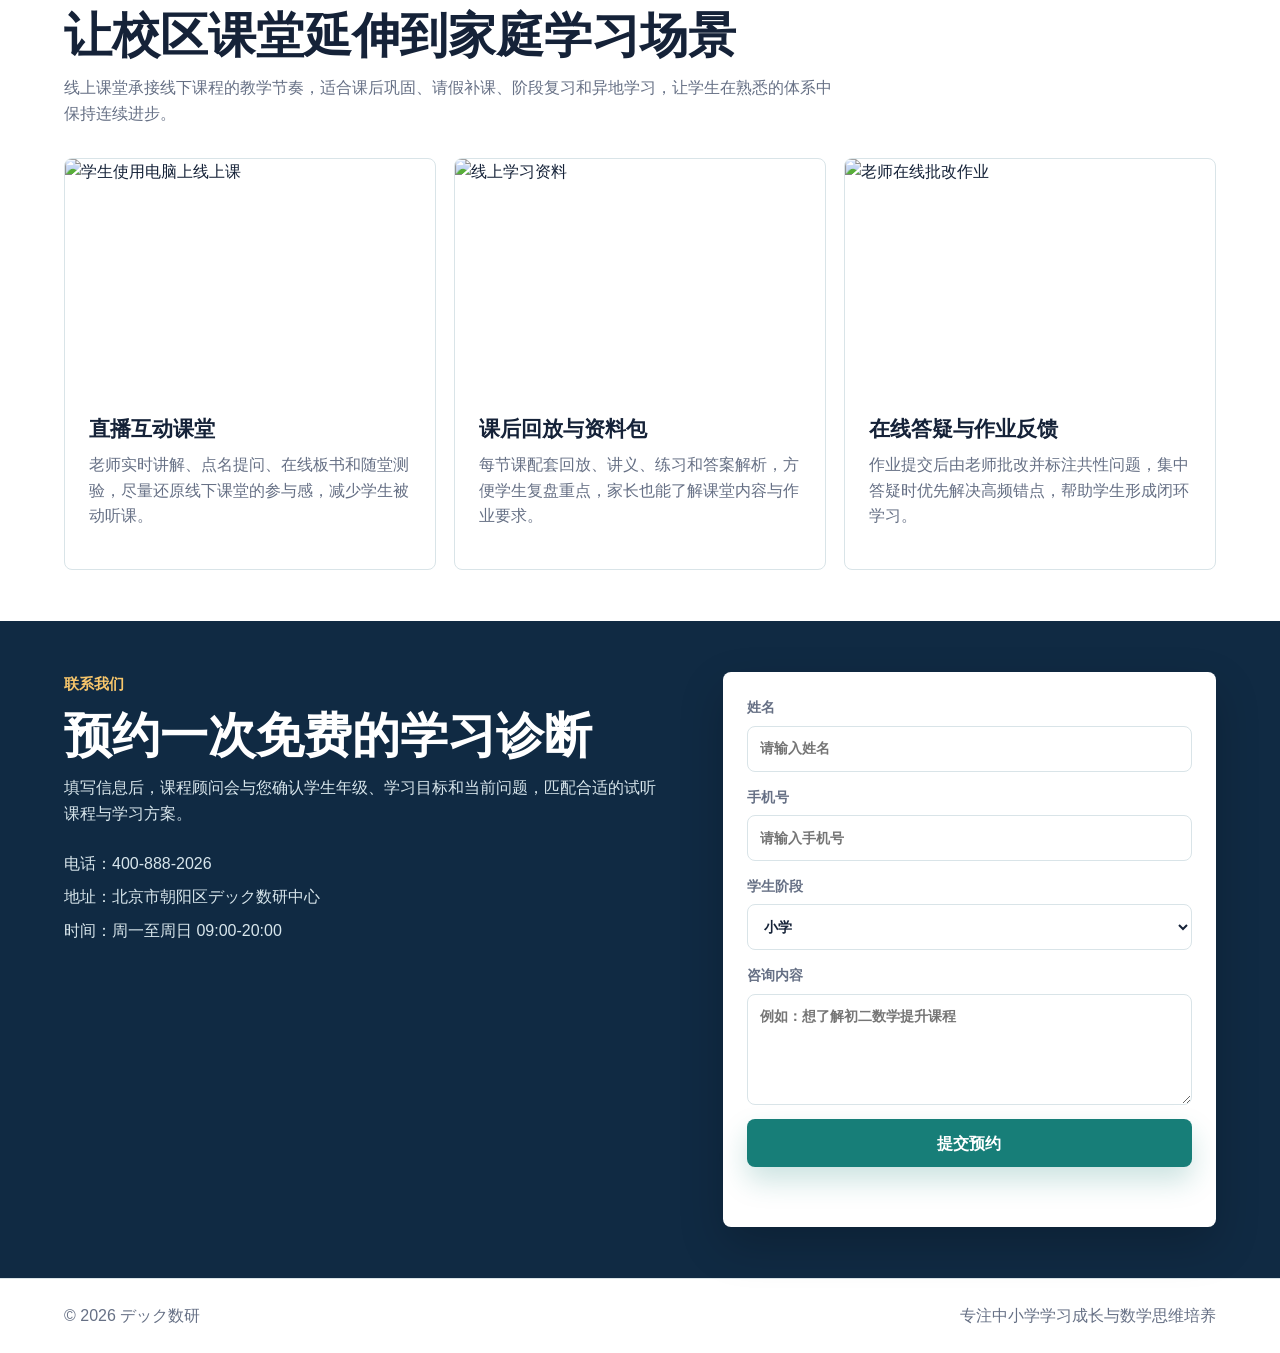
==== commit 58a48a1f: "Update index.html" ====
--- a/education-website/index.html
+++ b/education-website/index.html
@@ -3,14 +3,14 @@
   <head>
     <meta charset="utf-8">
     <meta name="viewport" content="width=device-width, initial-scale=1">
-    <title>育才启航教育 | 现代化中小学成长中心</title>
-    <meta name="description" content="育才启航教育提供中小学课程辅导、素养拓展、线上课堂与数研俱乐部，帮助学生建立扎实基础、学习方法和自主成长能力。">
+    <title>デック数研 | 现代化中小学成长中心</title>
+    <meta name="description" content="デック数研提供中小学课程辅导、素养拓展、线上课堂与数研俱乐部，帮助学生建立扎实基础、学习方法和自主成长能力。">
     <link rel="stylesheet" href="styles.css?v=20260705">
   </head>
   <body>
     <header class="site-header">
-      <a class="brand" href="#home" aria-label="育才启航教育首页">
-        <img src="photo/logo1.jpg" class="logo-img" alt="育才启航教育 Logo">
+      <a class="brand" href="#home" aria-label="デック数研首页">
+        <img src="photo/logo1.jpg" class="logo-img" alt="デック数研 Logo">
         <img src="photo/name.png" class="name-img" alt="奥数社 Logo">
       </a>
 
@@ -37,7 +37,7 @@
           <p class="eyebrow">面向未来的学习成长中心</p>
           <h1>让学生在清晰目标中持续进步</h1>
           <p class="hero-text">
-            育才启航教育以个性化测评、小班互动课堂和阶段性反馈为核心，帮助学生建立扎实基础、稳定学习习惯与主动解决问题的能力。
+            デック数研以个性化测评、小班互动课堂和阶段性反馈为核心，帮助学生建立扎实基础、稳定学习习惯与主动解决问题的能力。
           </p>
           <div class="hero-actions">
             <a class="button primary" href="#contact">预约试听</a>
@@ -301,7 +301,7 @@
           <p>填写信息后，课程顾问会与您确认学生年级、学习目标和当前问题，匹配合适的试听课程与学习方案。</p>
           <div class="contact-info">
             <span>电话：400-888-2026</span>
-            <span>地址：北京市朝阳区育才启航教育中心</span>
+            <span>地址：北京市朝阳区デック数研中心</span>
             <span>时间：周一至周日 09:00-20:00</span>
           </div>
         </div>
@@ -334,7 +334,7 @@
     </main>
 
     <footer class="footer">
-      <span>© 2026 育才启航教育</span>
+      <span>© 2026 デック数研</span>
       <span>专注中小学学习成长与数学思维培养</span>
     </footer>
 
